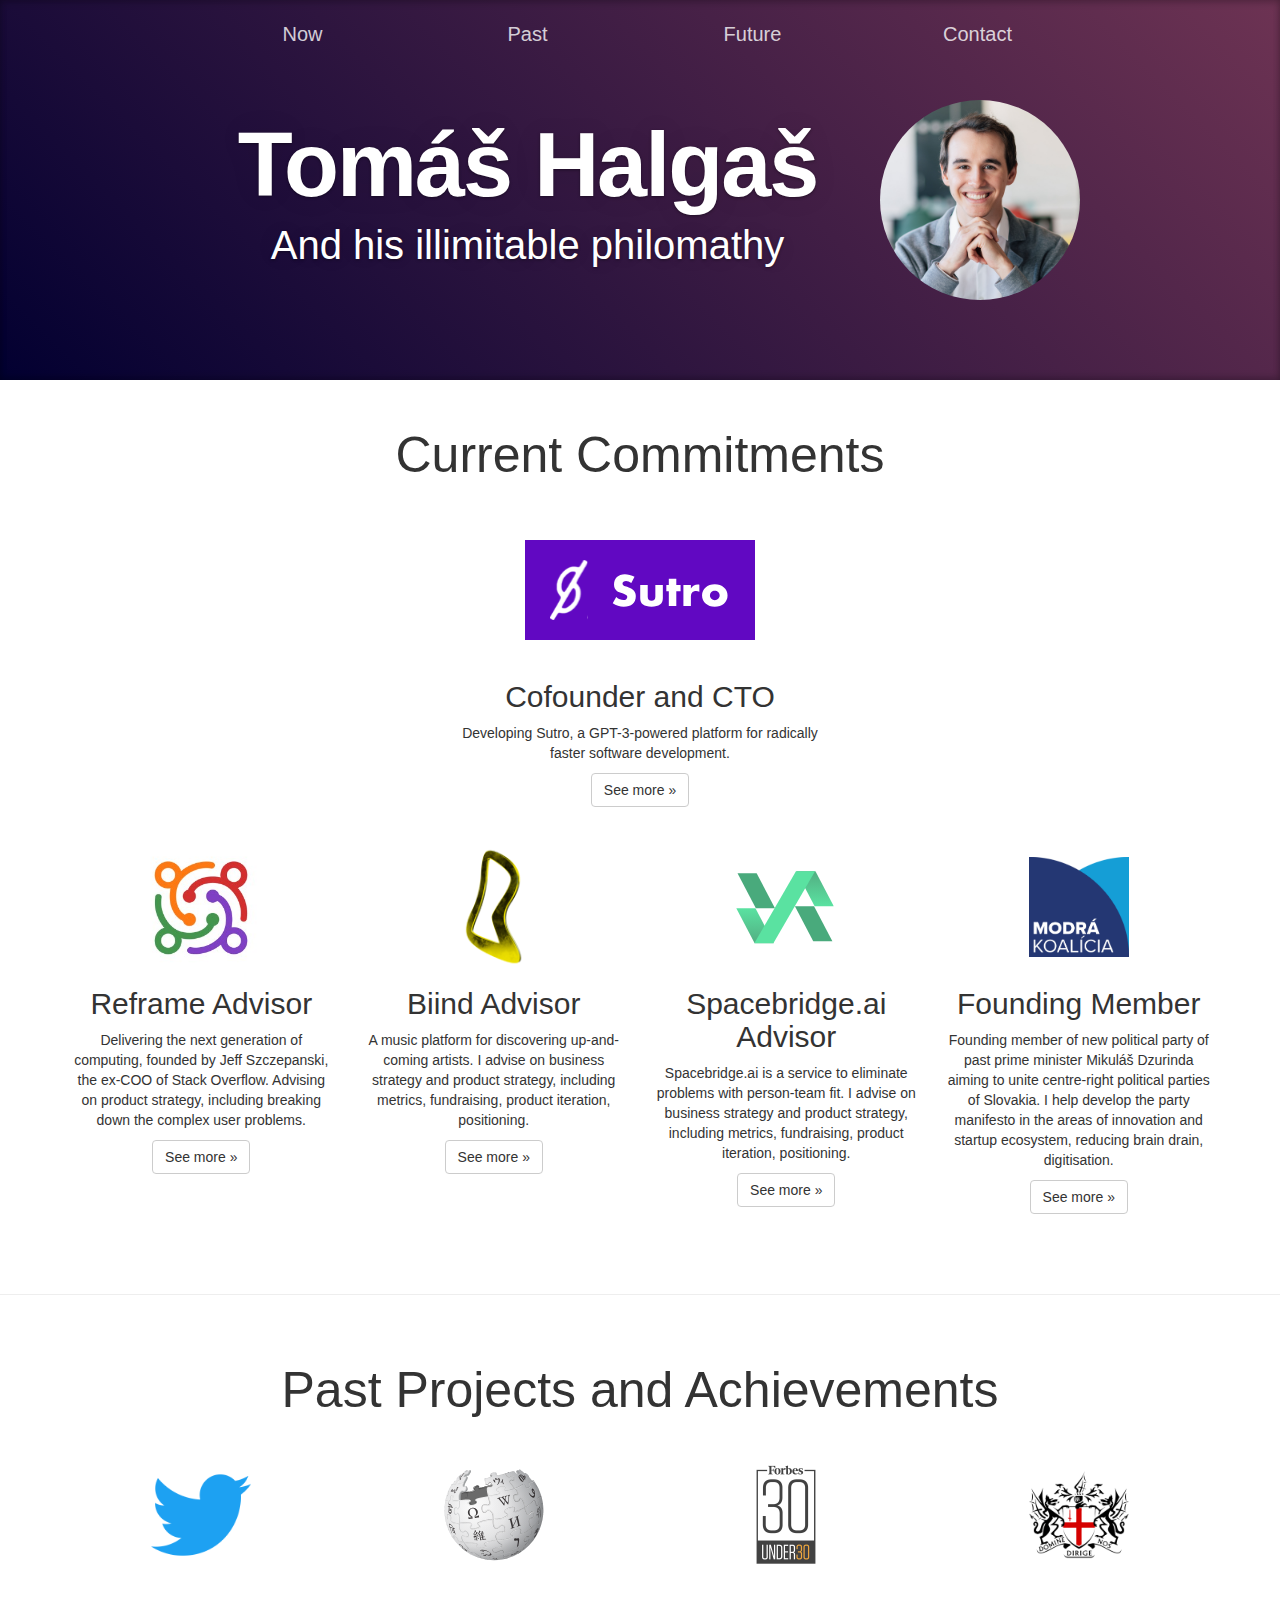
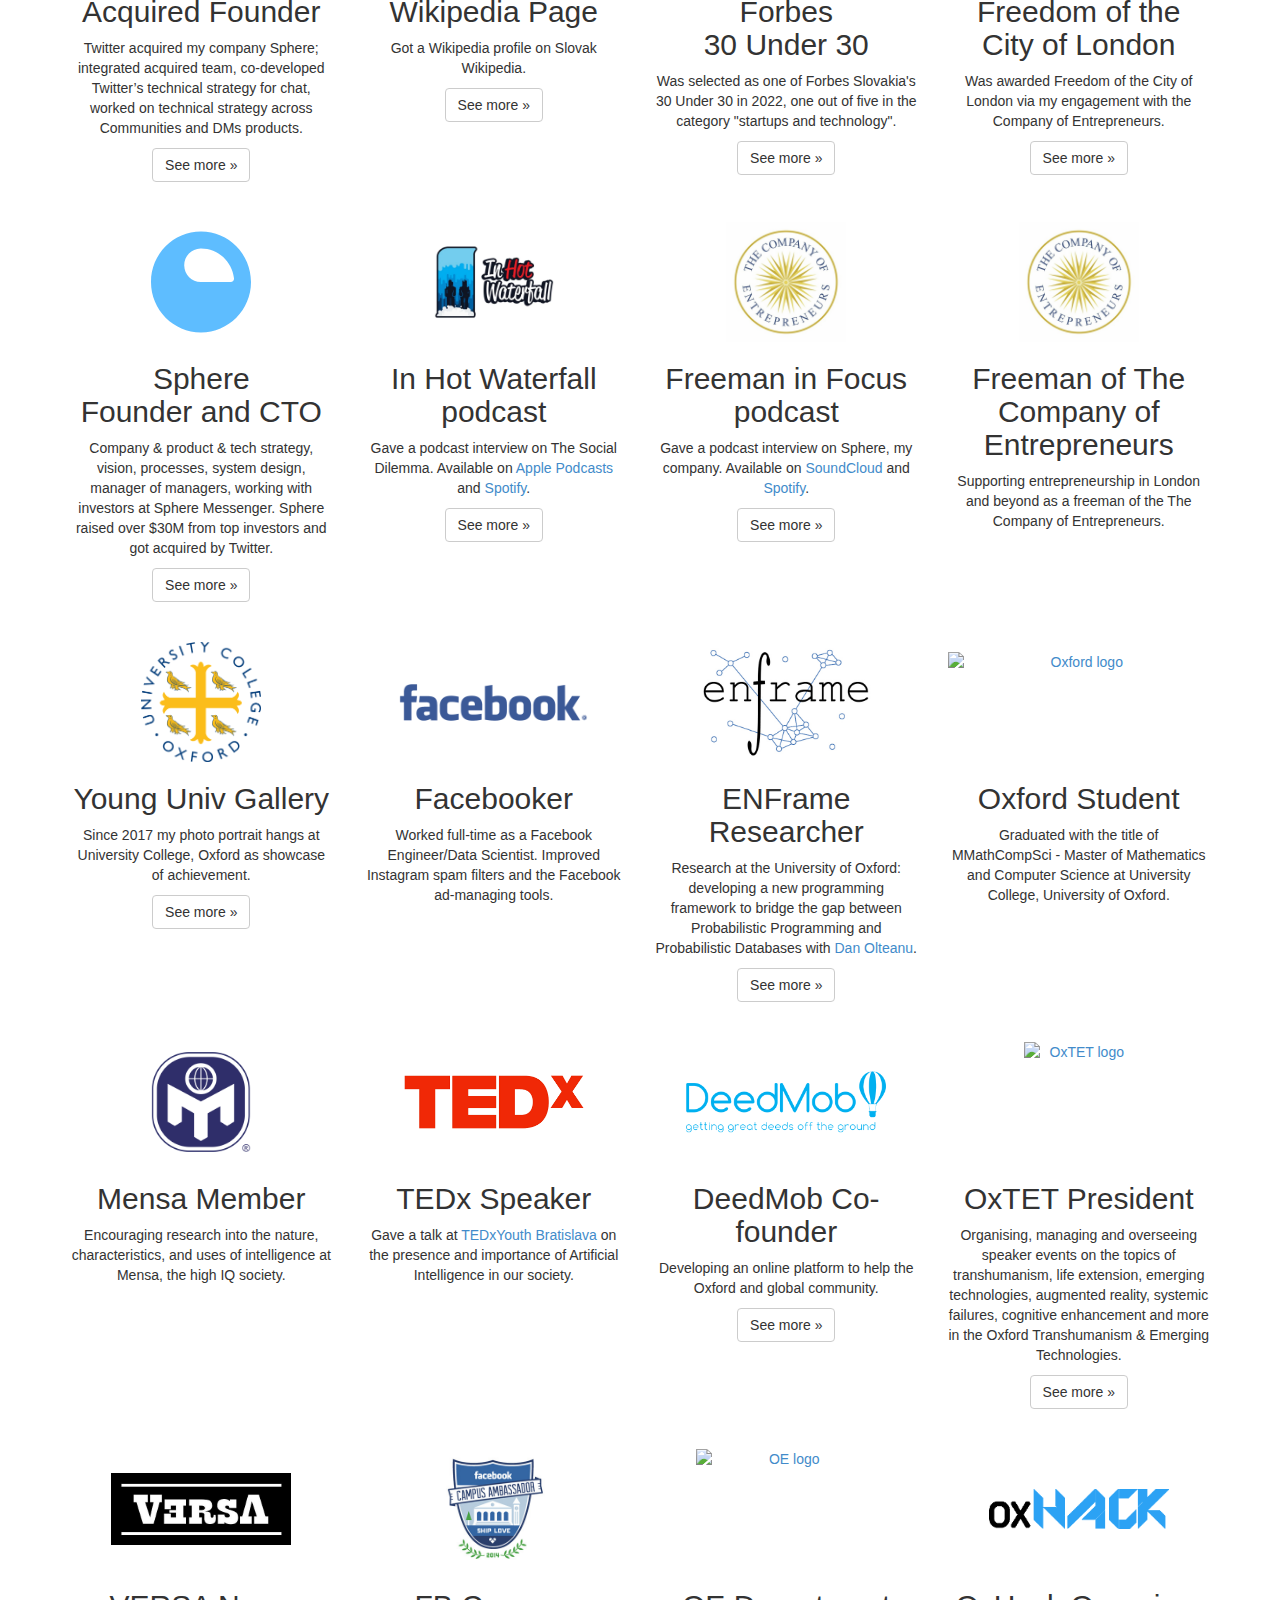
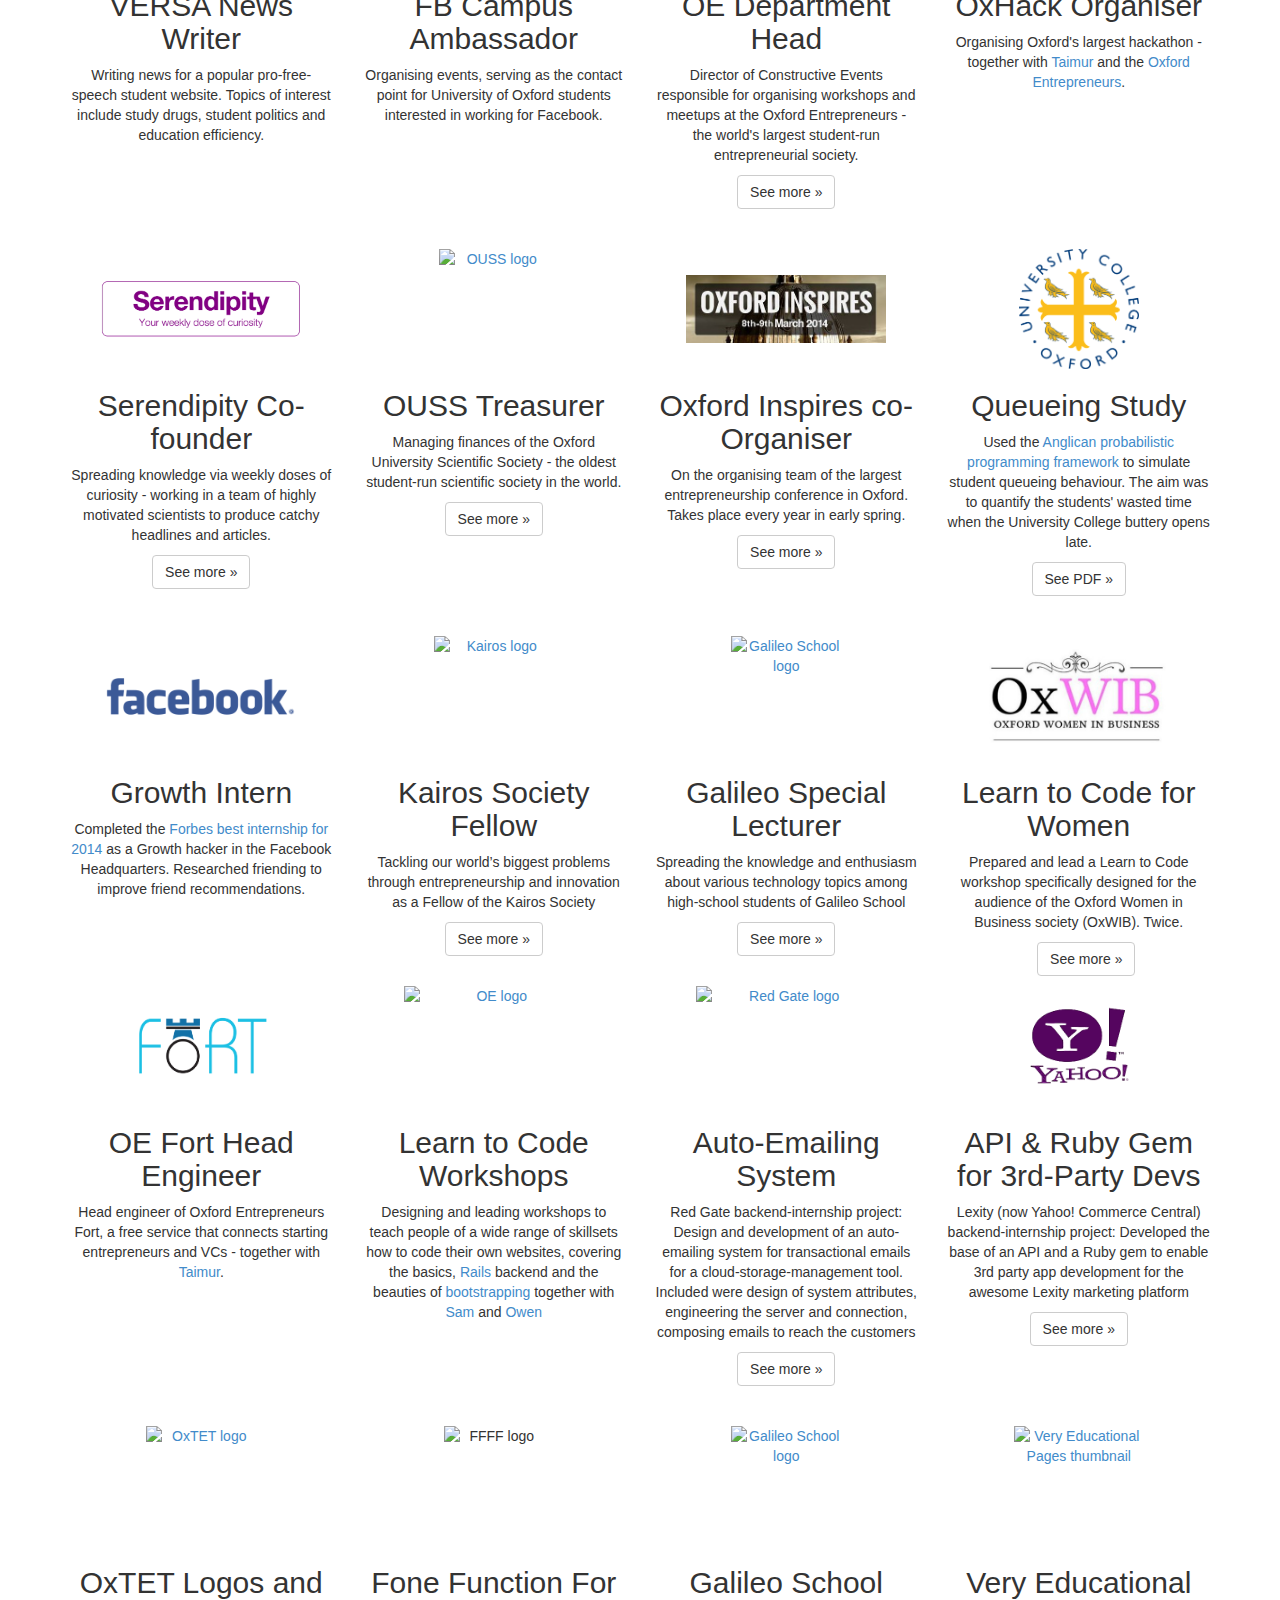
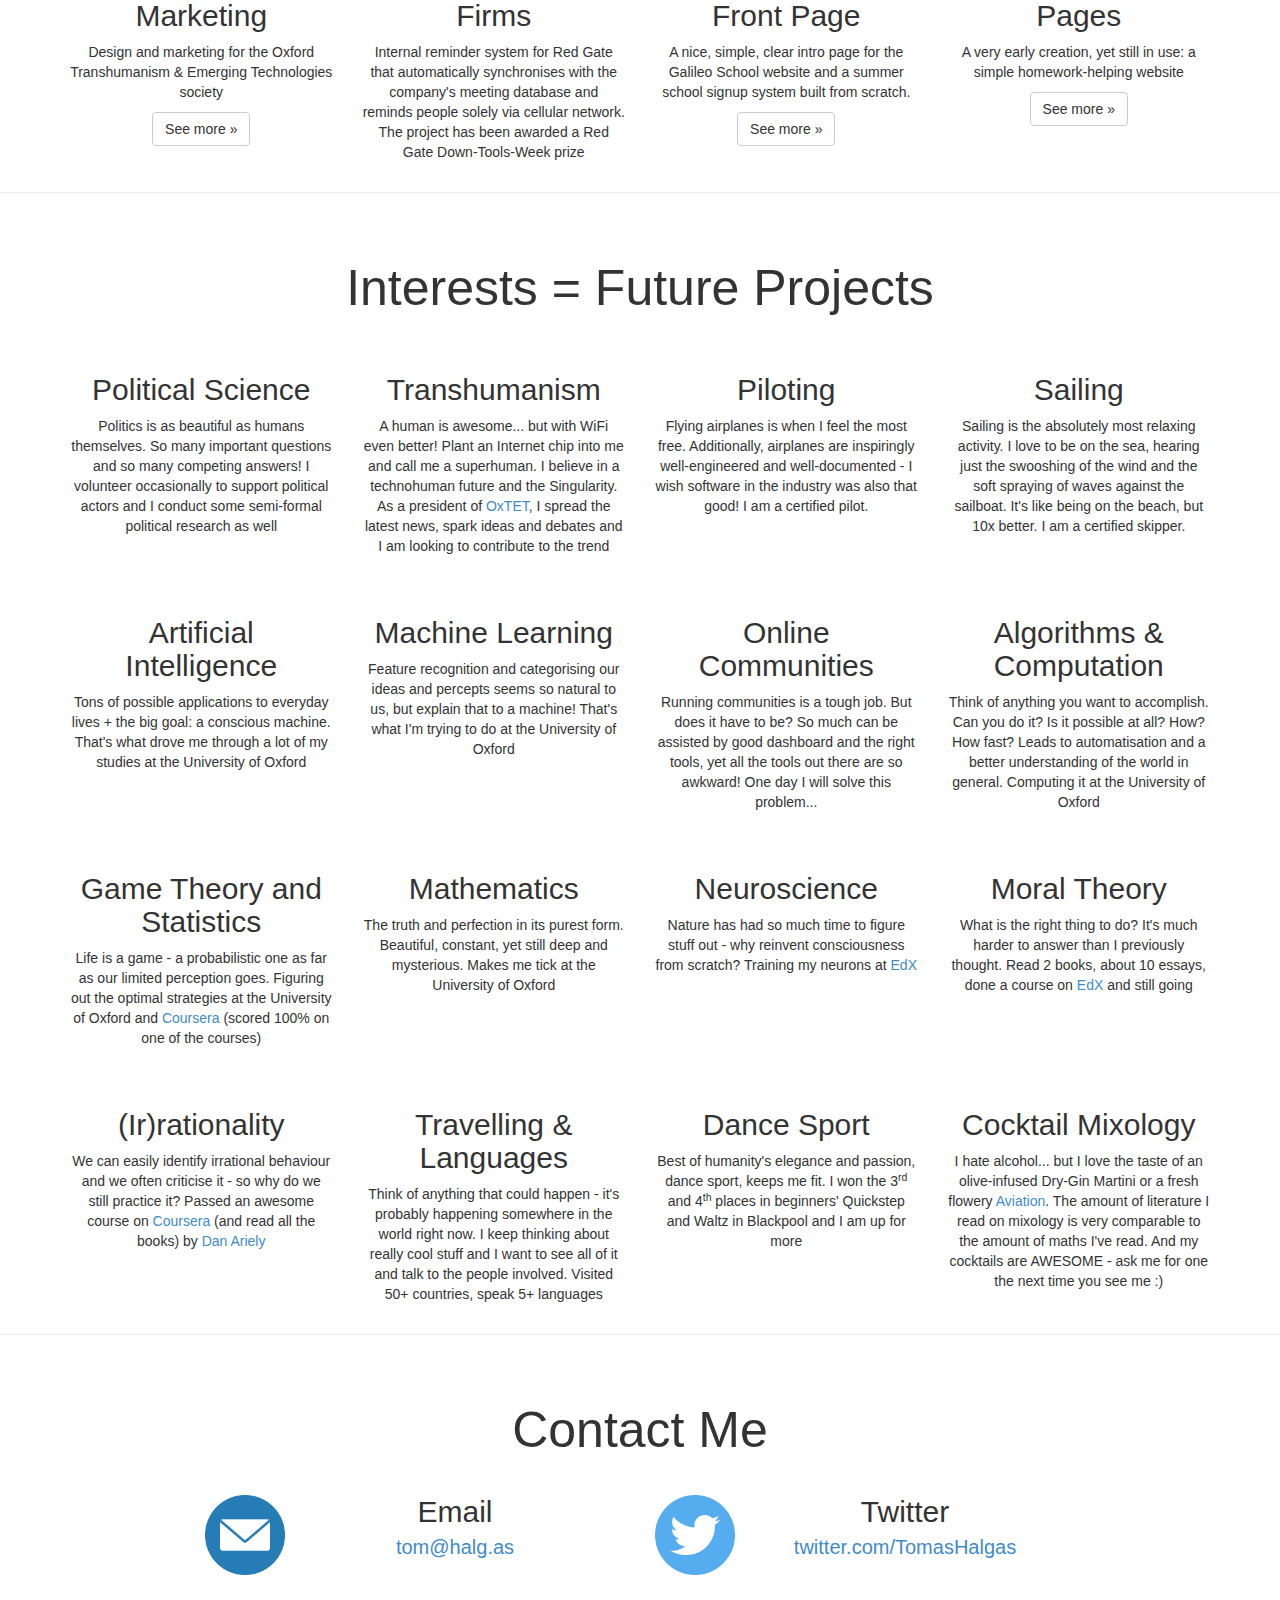
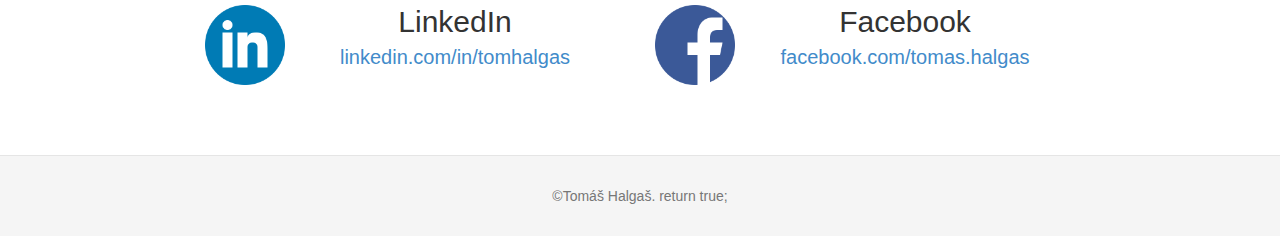
==== index.html @ 889ebccd "Switched Sutro to being cofounder and CTO" ====
<!DOCTYPE html>
<html lang="en">
  <head>
    <meta charset="utf-8">
    <title>Tomáš Halgaš</title>
    <meta name="viewport" content="width=device-width, initial-scale=1.0">
    <meta name="description" content="The personal page of Tomáš Halgaš">
    <meta name="author" content="Tomáš Halgaš">
    <link rel="icon" type="image/png" href="favicon.ico">

    <!-- Le styles -->
    <link href="css/bootstrap.min.css" rel="stylesheet">
    <link href="css/style.css" rel="stylesheet">

    <!-- Le javascript -->
    <script src="js/jquery-1.11.0.min.js"></script>
    <script src="js/bootstrap.min.js"></script>

    <!-- HTML5 shim and Respond.js IE8 support of HTML5 elements and media queries -->
    <!--[if lt IE 9]>
      <script src="https://oss.maxcdn.com/libs/html5shiv/3.7.0/html5shiv.js"></script>
      <script src="https://oss.maxcdn.com/libs/respond.js/1.3.0/respond.min.js"></script>
    <![endif]-->

    <!-- Analytics -->
    <script async src="https://www.googletagmanager.com/gtag/js?id=UA-47541900-1"></script>
    <script>
      window.dataLayer = window.dataLayer || [];
      function gtag(){dataLayer.push(arguments);}
      gtag('js', new Date());
      gtag('config', 'UA-47541900-1');
    </script>
  </head>

  <body>
    <div style="z-index:10;width:100%;position:absolute">
      <div style="width:100%;height:20px"></div>
      <div class="container text-center" style="max-width:900px">
        <div class="row">
          <div class="col-xs-3">
            <a class="navbar-link" href="#now">Now</a>
          </div>
          <div class="col-xs-3">
            <a class="navbar-link" href="#past">Past</a>
          </div>
          <div class="col-xs-3">
            <a class="navbar-link" href="#future">Future</a>
          </div>
          <div class="col-xs-3">
            <a class="navbar-link" href="#contact">Contact</a>
          </div>
        </div>
      </div>
    </div>

    <div class="jumbotron masthead">
      <div style="width:100%;height:30px"></div>
      <div class="container" style="max-width:900px;">
        <div class="row">
          <div class="col-md-9">
            <h1>Tomáš Halgaš</h1>
            <p>And his illimitable philomathy</p>
          </div>
          <div class="col-md-3">
            <img src="img/TomasHalgas-sphereprofile.jpeg" class="img-circle" style="width:200px;" alt="" />
          </div>
        </div>
      </div>
    </div>

    <script>
      //scrolling actions of the navbar buttons
      $('.navbar-link').click(function(e) {
        e.preventDefault();
        var scrollto = $(this).attr('href');
        $('html, body').animate({
          scrollTop: $(scrollto).offset().top
        }, 1500);
      });
    </script>

    <div id="now" class="container text-center">
      
      <div style="width:100%;height:30px"></div>
      <h1>Current Commitments</h1>
      <div style="width:100%;height:30px"></div>

      <div class="row">
        <div class="col-md-4 col-md-offset-4">
          <div class="img-div-4">
            <a href="https://sutro.xyz/" target="_blank">
              <div style="width: 230px; height: 100px; background-color: rgb(97,8,194);">
                <img alt="Sutro logo" style="width: 180px;" src="img/sutro.svg"/>
              </div>
            </a>
          </div>
          <h2>Cofounder and CTO</h2>
          <p>Developing Sutro, a GPT-3-powered platform for radically faster software development.</p>
          <p><a class="btn btn-default" href="https://sutro.xyz/" role="button" target="_blank">See more »</a></p>
        </div>
      </div>

      <div style="width:100%;height:30px"></div>
      <div class="row">
        <div class="col-md-3">
          <div class="img-div-3">
            <a href="https://www.reframetech.com/" target="_blank">
              <img alt="Reframe logo" style="width: 120px;" src="img/reframe.jpg"/>
            </a>
          </div>
          <h2>Reframe Advisor</h2>
          <p>Delivering the next generation of computing, founded by Jeff Szczepanski, the ex-COO of Stack Overflow. Advising on product strategy, including breaking down the complex user problems.</p>
          <p><a class="btn btn-default" href="https://www.reframetech.com/" role="button" target="_blank">See more »</a></p>
        </div>

        <div class="col-md-3">
          <div class="img-div-3">
            <a href="https://www.biindmusic.com/" target="_blank">
              <img alt="Biind logo" style="width: 100px;" src="img/biind.png"/>
            </a>
          </div>
          <h2>Biind Advisor</h2>
          <p>A music platform for discovering up-and-coming artists. I advise on business strategy and product strategy, including metrics, fundraising, product iteration, positioning.</p>
          <p><a class="btn btn-default" href="https://www.biindmusic.com/" role="button" target="_blank">See more »</a></p>
        </div>

        <div class="col-md-3">
          <div class="img-div-3">
            <a href="https://www.spacebridge.ai/" target="_blank">
              <img alt="Spacebridge logo" style="width: 100px;" src="img/spacebridge.svg"/>
            </a>
          </div>
          <h2>Spacebridge.ai Advisor</h2>
          <p>Spacebridge.ai is a service to eliminate problems with person-team fit. I advise on business strategy and product strategy, including metrics, fundraising, product iteration, positioning.</p>
          <p><a class="btn btn-default" href="https://www.spacebridge.ai/" role="button" target="_blank">See more »</a></p>
        </div>

        <div class="col-md-3">
          <div class="img-div-3">
            <a href="https://www.modrakoalicia.sk/" target="_blank">
              <img alt="Spacebridge logo" style="width: 100px;" src="img/modrakoalicia.png"/>
            </a>
          </div>
          <h2>Founding Member</h2>
          <p>Founding member of new political party of past prime minister Mikuláš Dzurinda aiming to unite centre-right political parties of Slovakia. I help develop the party manifesto in the areas of innovation and startup ecosystem, reducing brain drain, digitisation.</p>
          <p><a class="btn btn-default" href="https://www.modrakoalicia.sk/" role="button" target="_blank">See more »</a></p>
        </div>
      </div>

      <div style="width:100%;height:50px"></div>
    </div>

    <hr>

    <div id="past" class="container text-center">
      
      <div style="width:100%;height:30px"></div>
      <h1>Past Projects and Achievements</h1>
      <div style="width:100%;height:30px"></div>

      <div class="row">
        <div class="col-md-3">
          <div class="img-div-3">
            <a href="https://twitter.com/TomasHalgas" target="_blank">
              <img alt="Twitter logo" style="width: 100px;" src="img/twitter.png"/>
            </a>
          </div>
          <h2>Acquired Founder</h2>
          <p>Twitter acquired my company Sphere; integrated acquired team, co-developed Twitter’s technical strategy for chat, worked on technical strategy across Communities and DMs products.</p>
          <p><a class="btn btn-default" href="https://blog.sphere.me/sphere-has-joined-twitter-e7127cfe0467" role="button" target="_blank">See more »</a></p>
        </div>

        <div class="col-md-3">
          <div class="img-div-3">
            <a href="https://sk.wikipedia.org/wiki/Tom%C3%A1%C5%A1_Halga%C5%A1" target="_blank">
              <img alt="Wikipedia logo" style="width: 100px;" src="img/wikipedia.svg"/>
            </a>
          </div>
          <h2>Wikipedia Page</h2>
          <p>Got a Wikipedia profile on Slovak Wikipedia.</p>
          <p><a class="btn btn-default" href="https://sk.wikipedia.org/wiki/Tom%C3%A1%C5%A1_Halga%C5%A1" role="button" target="_blank">See more »</a></p>
        </div>

        <div class="col-md-3">
          <div class="img-div-3">
            <a href="https://www.forbes.sk/30pod30-rocnik-2022/" target="_blank">
              <img alt="Forbes 30 Under 30 logo" style="width: 100px;" src="img/forbes30under30.jpg"/>
            </a>
          </div>
          <h2>Forbes<br>30 Under 30</h2>
          <p>Was selected as one of Forbes Slovakia's 30 Under 30 in 2022, one out of five in the category "startups and technology".</p>
          <p><a class="btn btn-default" href="https://www.forbes.sk/30pod30-rocnik-2022/6-tom%C3%A1s-halgas" role="button" target="_blank">See more »</a></p>
        </div>

        <div class="col-md-3">
          <div class="img-div-3">
            <a href="https://www.cityoflondon.gov.uk/about-us/law-historic-governance/freedom-of-the-city" target="_blank">
              <img alt="City of London logo" style="width: 100px;" src="img/cityoflondon.png"/>
            </a>
          </div>
          <h2>Freedom of the City of London</h2>
          <p>Was awarded Freedom of the City of London via my engagement with the Company of Entrepreneurs.</p>
          <p><a class="btn btn-default" href="https://www.cityoflondon.gov.uk/about-us/law-historic-governance/freedom-of-the-city" role="button" target="_blank">See more »</a></p>
        </div>
      </div>

      <div style="width:100%;height:30px"></div>
      <div class="row">
        <div class="col-md-3">
          <div class="img-div-3">
            <a href="https://www.sphere.me/" target="_blank">
              <img alt="Sphere logo" style="width: 100px;" src="img/sphere.svg"/>
            </a>
          </div>
          <h2>Sphere<br>Founder and CTO</h2>
          <p>Company & product & tech strategy, vision, processes, system design, manager of managers, working with investors at Sphere Messenger. Sphere raised over $30M from top investors and got acquired by Twitter.</p>
          <p><a class="btn btn-default" href="https://www.sphere.me/" role="button" target="_blank">See more »</a></p>
        </div>

        <div class="col-md-3">
          <div class="img-div-3">
            <a href="https://podcasts.apple.com/us/podcast/ihw-2-are-tech-companies-killing-consumers-w-tomas-halgas/id1542592396?i=1000501550421" target="_blank">
              <img alt="In Hot Waterfall logo" style="width: 120px;" src="img/inhotwaterfall.webp"/>
            </a>
          </div>
          <h2>In Hot Waterfall podcast</h2>
          <p>Gave a podcast interview on The Social Dilemma. Available on <a href="https://podcasts.apple.com/us/podcast/ihw-2-are-tech-companies-killing-consumers-w-tomas-halgas/id1542592396?i=1000501550421" target="_blank">Apple Podcasts</a> and <a href="https://open.spotify.com/episode/7HhLQZRTw7gGsweF3PxDZf?si=RndTSvw_Q5OIZF76zoZH5A&dl_branch=1" target="_blank">Spotify</a>.</p>
          <p><a class="btn btn-default" href="https://podcasts.apple.com/us/podcast/ihw-2-are-tech-companies-killing-consumers-w-tomas-halgas/id1542592396?i=1000501550421" role="button" target="_blank">See more »</a></p>
        </div>

        <div class="col-md-3">
          <div class="img-div-3">
            <a href="https://soundcloud.com/company_entrepreneurs/freeman-in-focus-tomas-halgas-founder-of-new-community-platform-sphere" target="_blank">
              <img alt="Company of Entrepreneurs logo" style="width: 120px;" src="img/companyofentrepreneurs.jpeg"/>
            </a>
          </div>
          <h2>Freeman in Focus podcast</h2>
          <p>Gave a podcast interview on Sphere, my company. Available on <a href="https://soundcloud.com/company_entrepreneurs/freeman-in-focus-tomas-halgas-founder-of-new-community-platform-sphere" target="_blank">SoundCloud</a> and <a href="https://open.spotify.com/episode/6StXPneGBSCuYDxdteq5M4?si=8V4yNngQSl6XKgn2EfUsHQ&dl_branch=1" target="_blank">Spotify</a>.</p>
          <p><a class="btn btn-default" href="https://soundcloud.com/company_entrepreneurs/freeman-in-focus-tomas-halgas-founder-of-new-community-platform-sphere" role="button" target="_blank">See more »</a></p>
        </div>

        <div class="col-md-3">
          <div class="img-div-3">
            <a href="https://guildofentrepreneurs.org/" target="_blank">
              <img alt="Company of Entrepreneurs logo" style="width: 120px;" src="img/companyofentrepreneurs.jpeg"/>
            </a>
          </div>
          <h2>Freeman of The Company of Entrepreneurs</h2>
          <p>Supporting entrepreneurship in London and beyond as a freeman of the The Company of Entrepreneurs.</p>
        </div>

      </div>

      <div style="width:100%;height:30px"></div>
      <div class="row">
        <div class="col-md-3">
          <div class="img-div-3">
            <a href="http://youngunivgallery.univ.ox.ac.uk/tomas-halgas/" target="_blank">
              <img alt="Univ logo" style="width: 120px;" src="img/univ.png"/>
            </a>
          </div>
          <h2>Young Univ Gallery</h2>
          <p>Since 2017 my photo portrait hangs at University College, Oxford as showcase of achievement.</p>
          <p><a class="btn btn-default" href="http://youngunivgallery.univ.ox.ac.uk/tomas-halgas/" role="button" target="_blank">See more »</a></p>
        </div>
        <div class="col-md-3">
          <div class="img-div-3">
            <a href="http://www.facebook.com/" target="_blank">
              <img alt="Facebook logo" style="width: 200px;" src="img/facebook.png"/>
            </a>
          </div>
          <h2>Facebooker</h2>
          <p>Worked full-time as a Facebook Engineer/Data Scientist. Improved Instagram spam filters and the Facebook ad-managing tools.</p>
        </div>

        <div class="col-md-3">
          <div class="img-div-3">
            <a href="http://www.cs.ox.ac.uk/projects/ENFRame/" target="_blank">
              <img alt="ENFrame logo" style="width: 180px;" src="img/enframe.jpg"/>
            </a>
          </div>
          <h2>ENFrame Researcher</h2>
          <p>Research at the University of Oxford: developing a new programming framework to bridge the gap between Probabilistic Programming and Probabilistic Databases with <a href="http://www.cs.ox.ac.uk/dan.olteanu/" target="_blank">Dan Olteanu</a>.</p>
          <p><a class="btn btn-default" href="http://www.cs.ox.ac.uk/projects/ENFRame/" role="button" target="_blank">See more »</a></p>
        </div>

        <div class="col-md-3">
          <div class="img-div-3">
            <a href="http://www.ox.ac.uk/" target="_blank">
              <img alt="Oxford logo" style="height: 100px;" src="img/oxford-logo.jpg"/>
            </a>
          </div>
          <h2>Oxford Student</h2>
          <p>Graduated with the title of MMathCompSci - Master of Mathematics and Computer Science at University College, University of Oxford.</p>
        </div>        
      </div>

      <div style="width:100%;height:30px"></div>
      <div class="row">

        <div class="col-md-3">
          <div class="img-div-3">
            <a href="http://www.mensa.org.uk/" target="_blank">
              <img alt="Mensa logo" style="width: 100px;" src="img/mensa.png"/>
            </a>
          </div>
          <h2>Mensa Member</h2>
          <p>Encouraging research into the nature, characteristics, and uses of intelligence at Mensa, the high IQ society.</p>
        </div>
        <div class="col-md-3">
          <div class="img-div-3">
            <!-- event: https://www.facebook.com/events/175983999477894/ -->
            <!-- web: http://youth.tedxbratislava.sk/ -->
            <a href="http://youth.tedxbratislava.sk/" target="_blank">
              <img alt="TEDx logo" style="width: 180px;" src="img/tedx.png"/>
            </a>
          </div>
          <h2>TEDx Speaker</h2>
          <p>Gave a talk at <a href="http://youth.tedxbratislava.sk/" target="_blank">TEDxYouth Bratislava</a> on the presence and importance of Artificial Intelligence in our society.</p>
        </div>

        <div class="col-md-3">
          <div class="img-div-3">
            <a href="https://www.deedmob.com/" target="_blank">
              <img alt="DeedMob logo" style="width: 200px" src="img/deedmob.png"/>
            </a>
          </div>
          <h2>DeedMob Co-founder</h2>
          <p>Developing an online platform to help the Oxford and global community.</p>
          <p><a class="btn btn-default" href="https://www.deedmob.com/" role="button" target="_blank">See more »</a></p>
        </div>

        <div class="col-md-3">
          <div class="img-div-3">
            <a href="http://oxtet.org/" target="_blank">
              <img alt="OxTET logo" style="width: 110px" src="img/oxtet-eye.png"/>
            </a>
          </div>
          <h2>OxTET President</h2>
          <p>Organising, managing and overseeing speaker events on the topics of transhumanism, life extension, emerging technologies, augmented reality, systemic failures, cognitive enhancement and more in the Oxford Transhumanism & Emerging Technologies.</p>
          <p><a class="btn btn-default" href="http://oxtet.org/" role="button" target="_blank">See more »</a></p>
        </div>
      </div>

      <div style="width:100%;height:30px"></div>
      <div class="row">

        <div class="col-md-3">
          <div class="img-div-3">
            <a href="http://versanews.co.uk/" target="_blank">
              <img alt="VERSA logo" style="width: 180px;" src="img/versa.jpg"/>
            </a>
          </div>
          <h2>VERSA News Writer</h2>
          <p>Writing news for a popular pro-free-speech student website. Topics of interest include study drugs, student politics and education efficiency.</p>
        </div>
        <div class="col-md-3">
          <div class="img-div-3">
            <a href="http://www.facebook.com/" target="_blank">
              <img alt="Facebook CA logo" style="width: 110px;" src="img/facebook_campus_ambassador.jpg"/>
            </a>
          </div>
          <h2>FB Campus Ambassador</h2>
          <p>Organising events, serving as the contact point for University of Oxford students interested in working for Facebook.</p>
        </div>

        <div class="col-md-3">
          <div class="img-div-3">
            <a href="http://www.oxfordentrepreneurs.co.uk/" target="_blank">
              <img alt="OE logo" style="width: 180px;" src="img/oe-white.png"/>
            </a>
          </div>
          <h2>OE Department Head</h2>
          <p>Director of Constructive Events responsible for organising workshops and meetups at the Oxford Entrepreneurs - the world's largest student-run entrepreneurial society.</p>
          <p><a class="btn btn-default" href="http://www.oxfordentrepreneurs.co.uk/" role="button" target="_blank">See more »</a></p>
        </div>

        <div class="col-md-3">
          <div class="img-div-3">
            <img alt="OxHack logo" style="width: 180px;" src="img/oxhack.png"/>
          </div>
          <h2>OxHack Organiser</h2>
          <p>Organising Oxford's largest hackathon - together with <a href="https://twitter.com/taimurabdaal" target="_blank">Taimur</a> and the <a href="http://www.oxfordentrepreneurs.co.uk/" target="_blank">Oxford Entrepreneurs</a>.</p>
        </div>
      </div>

      <div style="width:100%;height:30px"></div>
      <div class="row">
        <div class="col-md-3">
          <div class="img-div-3">
            <a href="http://oxserendipity.com/" target="_blank">
              <img alt="Serendipity logo" style="width: 200px;" src="img/serendipity.png"/>
            </a>
          </div>
          <h2>Serendipity Co-founder</h2>
          <p> Spreading knowledge via weekly doses of curiosity - working in a team of highly motivated scientists to produce catchy headlines and articles.</p>
          <p><a class="btn btn-default" href="http://oxserendipity.com/" role="button" target="_blank">See more »</a></p>
        </div>
        <div class="col-md-3">
          <div class="img-div-3">
            <a href="https://ouscisoc.org/" target="_blank">
              <img alt="OUSS logo" style="width: 110px;" src="img/ouss.png"/>
            </a>
          </div>
          <h2>OUSS Treasurer</h2>
          <p>Managing finances of the Oxford University Scientific Society - the oldest student-run scientific society in the world.</p>
          <p><a class="btn btn-default" href="https://ouscisoc.org/committee-old/committee-archive/" role="button" target="_blank">See more »</a></p>
        </div>

        <div class="col-md-3">
          <div class="img-div-3">
            <a href="http://oxfordinspires.com/" target="_blank">
              <img alt="Oxford Inspires logo" style="width: 200px;" src="img/oxfordinspires-logo.jpg"/>
            </a>
          </div>
          <h2>Oxford Inspires co-Organiser</h2>
          <p>On the organising team of the largest entrepreneurship conference in Oxford. Takes place every year in early spring.</p>
          <p><a class="btn btn-default" href="http://oxfordinspires.com/" role="button" target="_blank">See more »</a></p>
        </div>

        <div class="col-md-3">
          <div class="img-div-3">
            <a href="Buttery_study.pdf" target="_blank">
              <img alt="Univ logo" style="width: 120px;" src="img/univ.png"/>
            </a>
          </div>
          <h2>Queueing Study</h2>
          <p>Used the <a href="http://www.robots.ox.ac.uk/~fwood/anglican/">Anglican probabilistic programming framework</a> to simulate student queueing behaviour. The aim was to quantify the students' wasted time when the University College buttery opens late.</p>
          <p><a class="btn btn-default" href="Buttery_study.pdf" role="button" target="_blank">See PDF »</a></p>
        </div>
      </div>

      <div style="width:100%;height:30px"></div>
      <div class="row">

        <div class="col-md-3">
          <div class="img-div-3">
            <a href="http://www.facebook.com/" target="_blank">
              <img alt="Facebook logo" style="width: 200px;" src="img/facebook.png"/>
            </a>
          </div>
          <h2>Growth Intern</h2>
          <p>Completed the <a href="http://www.forbes.com/sites/jacquelynsmith/2014/02/13/the-best-internships-for-2014/">Forbes best internship for 2014</a> as a Growth hacker in the Facebook Headquarters. Researched friending to improve friend recommendations.</p>
        </div>
        <div class="col-md-3">
          <div class="img-div-3">
            <a href="http://www.kairossociety.org/" target="_blank">
              <img alt="Kairos logo" style="width: 120px;" src="img/kairos.png"/>
            </a>
          </div>
          <h2>Kairos Society Fellow</h2>
          <p>Tackling our world’s biggest problems through entrepreneurship and innovation as a Fellow of the Kairos Society</p>
          <p><a class="btn btn-default" href="http://www.kairossociety.org/" role="button" target="_blank">See more »</a></p>
        </div>

        <div class="col-md-3">
          <div class="img-div-3">
            <a href="http://www.galileoschool.sk/" target="_blank">
              <img alt="Galileo School logo" style="width: 110px;" src="img/galileoschool-globe.png"/>
            </a>
          </div>
          <h2>Galileo Special Lecturer</h2>
          <p>Spreading the knowledge and enthusiasm about various technology topics among high-school students of Galileo School</p>
          <p><a class="btn btn-default" href="http://www.galileoschool.sk/" role="button" target="_blank">See more »</a></p>
        </div>

        <div class="col-md-3">
          <div class="img-div-3">
            <a href="http://www.oxwib.com/" target="_blank">
              <img alt="OxWIB logo" style="width: 180px;" src="img/oxwib.jpeg"/>
            </a>
          </div>
          <h2>Learn to Code for Women</h2>
          <p>Prepared and lead a Learn to Code workshop specifically designed for the audience of the Oxford Women in Business society (OxWIB). Twice.</p>
      </div>

      <div style="width:100%;height:30px"></div>
      <div class="row">
          <p><a class="btn btn-default" href="http://www.oxwib.com/" role="button" target="_blank">See more »</a></p>
        </div>

        <div class="col-md-3">
          <div class="img-div-3">
            <img alt="OE Fort logo" style="width: 160px;" src="img/oe-fort.png"/>
          </div>
          <h2>OE Fort Head Engineer</h2>
          <p>Head engineer of Oxford Entrepreneurs Fort, a free service that connects starting entrepreneurs and VCs - together with <a href="https://twitter.com/taimurabdaal">Taimur</a>.</p>
        </div>

        <div class="col-md-3">
          <div class="img-div-3">
            <a href="http://www.oxfordentrepreneurs.co.uk/" target="_blank">
              <img alt="OE logo" style="width: 180px;" src="img/oe-white.png"/>
            </a>
          </div>
          <h2>Learn to Code Workshops</h2>
          <p>Designing and leading workshops to teach people of a wide range of skillsets how to code their own websites, covering the basics, <a href="http://rubyonrails.org/">Rails</a> backend and the beauties of <a href="http://getbootstrap.com">bootstrapping</a> together with <a href="http://samlanning.com/">Sam</a> and <a href="http://www.owencampbellmoore.com/">Owen</a></p>
        </div>

        <div class="col-md-3">
          <div class="img-div-3">
            <a href="http://www.red-gate.com/" target="_blank">
              <img alt="Red Gate logo" style="width: 180px" src="img/red-gate-logo.png"/>
            </a>
          </div>
          <h2>Auto-Emailing System</h2>
          <p>Red Gate backend-internship project: Design and development of an auto-emailing system for transactional emails for a cloud-storage-management tool. Included were design of system attributes, engineering the server and connection, composing emails to reach the customers</p>
          <p><a class="btn btn-default" href="http://www.red-gate.com/" role="button" target="_blank">See more »</a></p>
        </div>

        <div class="col-md-3">
          <div class="img-div-3">
            <a href="http://www.lexity.com/" target="_blank">
              <img alt="Lexity logo" style="width: 100px" src="img/yahoo-logo.png"/>
            </a>
          </div>
          <h2>API & Ruby Gem for 3rd-Party Devs</h2>
          <p>Lexity (now Yahoo! Commerce Central) backend-internship project: Developed the base of an API and a Ruby gem to enable 3rd party app development for the awesome Lexity marketing platform</p>
          <p><a class="btn btn-default" href="http://www.lexity.com/" role="button" target="_blank">See more »</a></p>
        </div>
      </div>

      <div style="width:100%;height:30px"></div>
      <div class="row">
        <div class="col-md-3">
          <div class="img-div-3">
            <a href="http://oxtet.org/" target="_blank">
              <img alt="OxTET logo" style="width: 110px" src="img/oxtet-eye.png"/>
            </a>
          </div>
          <h2>OxTET Logos and Marketing</h2>
          <p>Design and marketing for the Oxford Transhumanism & Emerging Technologies society</p>
          <p><a class="btn btn-default" href="http://oxtet.org/" role="button" target="_blank">See more »</a></p>
        </div>

        <div class="col-md-3">
          <div class="img-div-3">
            <img alt="FFFF logo" style="width: 100px" src="img/FFFF.png"/>
          </div>
          <h2>Fone Function For Firms</h2>
          <p>Internal reminder system for Red Gate that automatically synchronises with the company's meeting database and reminds people solely via cellular network. The project has been awarded a Red Gate Down-Tools-Week prize</p>
        </div>

        <div class="col-md-3">
          <div class="img-div-3">
            <a href="http://www.galileoschool.sk/" target="_blank">
              <img alt="Galileo School logo" style="width: 110px;" src="img/galileoschool-globe.png"/>
            </a>
          </div>
          <h2>Galileo School Front Page</h2>
          <p>A nice, simple, clear intro page for the Galileo School website and a summer school signup system built from scratch.</p>
          <p><a class="btn btn-default" href="http://www.galileoschool.sk/" role="button" target="_blank">See more »</a></p>
        </div>

        <div class="col-md-3">
          <div class="img-div-3">
            <a href="http://ict.galileoschool.sk/" target="_blank">
              <img alt="Very Educational Pages thumbnail" style="width: 130px;" src="img/VeryEducationalPages.png"/>
            </a>
          </div>
          <h2>Very Educational Pages</h2>
          <p>A very early creation, yet still in use: a simple homework-helping website</p>
          <p><a class="btn btn-default" href="http://ict.galileoschool.sk/" role="button" target="_blank">See more »</a></p>
        </div>
      </div>
    </div>

    <hr>

    <div id="future" class="container text-center">
      
      <div style="width:100%;height:30px"></div>
      <h1>Interests = Future Projects</h1>
      <div style="width:100%;height:30px"></div>
      <div class="row">
        <div class="col-md-3">
          <h2>Political Science</h2>
          <p>Politics is as beautiful as humans themselves. So many important questions and so many competing answers! I volunteer occasionally to support political actors and I conduct some semi-formal political research as well</p>
        </div>

        <div class="col-md-3">
          <h2>Transhumanism</h2>
          <p>A human is awesome... but with WiFi even better! Plant an Internet chip into me and call me a superhuman. I believe in a technohuman future and the Singularity. As a president of <a href="http://oxtet.org">OxTET</a>, I spread the latest news, spark ideas and debates and I am looking to contribute to the trend</p>
        </div>

        <div class="col-md-3">
          <h2>Piloting</h2>
          <p>Flying airplanes is when I feel the most free. Additionally, airplanes are inspiringly well-engineered and well-documented - I wish software in the industry was also that good! I am a certified pilot.</p>
        </div>

        <div class="col-md-3">
          <h2>Sailing</h2>
          <p>Sailing is the absolutely most relaxing activity. I love to be on the sea, hearing just the swooshing of the wind and the soft spraying of waves against the sailboat. It's like being on the beach, but 10x better. I am a certified skipper.</p>
        </div>
      </div>

      <div style="width:100%;height:30px"></div>
      <div class="row">
        <div class="col-md-3">
          <h2>Artificial Intelligence</h2>
          <p>Tons of possible applications to everyday lives + the big goal: a conscious machine. That's what drove me through a lot of my studies at the University of Oxford</p>
        </div>

        <div class="col-md-3">
          <h2>Machine Learning</h2>
          <p>Feature recognition and categorising our ideas and percepts seems so natural to us, but explain that to a machine! That's what I'm trying to do at the University of Oxford</p>
        </div>

        <div class="col-md-3">
          <h2>Online Communities</h2>
          <p>Running communities is a tough job. But does it have to be? So much can be assisted by good dashboard and the right tools, yet all the tools out there are so awkward! One day I will solve this problem...</p>
        </div>

        <div class="col-md-3">
          <h2>Algorithms & Computation</h2>
          <p>Think of anything you want to accomplish. Can you do it? Is it possible at all? How? How fast? Leads to automatisation and a better understanding of the world in general. Computing it at the University of Oxford</p>
        </div>
      </div>

      <div style="width:100%;height:30px"></div>
      <div class="row">
        <div class="col-md-3">
          <h2>Game Theory and Statistics</h2>
          <p>Life is a game - a probabilistic one as far as our limited perception goes. Figuring out the optimal strategies at the University of Oxford and <a href="http://coursera.org">Coursera</a> (scored 100% on one of the courses)</p>
        </div>

        <div class="col-md-3">
          <h2>Mathematics</h2>
          <p>The truth and perfection in its purest form. Beautiful, constant, yet still deep and mysterious. Makes me tick at the University of Oxford</p>
        </div>

        <div class="col-md-3">
          <h2>Neuroscience</h2>
          <p>Nature has had so much time to figure stuff out - why reinvent consciousness from scratch? Training my neurons at <a href="http://edx.org">EdX</a></p>
        </div>

        <div class="col-md-3">
          <h2>Moral Theory</h2>
          <p>What is the right thing to do? It's much harder to answer than I previously thought. Read 2 books, about 10 essays, done a course on <a href="http://edx.org">EdX</a> and still going</p>
        </div>
      </div>

      <div style="width:100%;height:30px"></div>
      <div class="row">
        <div class="col-md-3">
          <h2>(Ir)rationality</h2>
          <p>We can easily identify irrational behaviour and we often criticise it - so why do we still practice it? Passed an awesome course on <a href="http://coursera.org">Coursera</a> (and read all the books) by <a href="http://danariely.com/">Dan Ariely</a></p>
        </div>

        <div class="col-md-3">
          <h2>Travelling & Languages</h2>
          <p>Think of anything that could happen - it's probably happening somewhere in the world right now. I keep thinking about really cool stuff and I want to see all of it and talk to the people involved. Visited 50+ countries, speak 5+ languages</p>
        </div>

        <div class="col-md-3">
          <h2>Dance Sport</h2>
          <p>Best of humanity's elegance and passion, dance sport, keeps me fit. I won the 3<sup>rd</sup> and 4<sup>th</sup> places in beginners' Quickstep and Waltz in Blackpool and I am up for more</p>
        </div>

<!--         <div class="col-md-3">
          <h2>Photography</h2>
          <p>The present is infinitesimally short... unless you have a camera - then you can capture it forever. I attend photography workshops and practice often. Happy <a href="http://gopro.com/">GoPro</a> owner</p>
        </div> -->

        <div class="col-md-3">
          <h2>Cocktail Mixology</h2>
          <p>I hate alcohol... but I love the taste of an olive-infused Dry-Gin Martini or a fresh flowery <a href="http://en.wikipedia.org/wiki/Aviation_(cocktail)">Aviation</a>. The amount of literature I read on mixology is very comparable to the amount of maths I've read. And my cocktails are AWESOME - ask me for one the next time you see me :)</p>
        </div>
      </div>
    </div>

    <hr>

    <div id="contact" class="container text-center" style="max-width:900px">
      
      <div style="width:100%;height:30px"></div>
      <h1>Contact Me</h1>
      <div style="width:100%;height:30px"></div>
      <div class="row">
        <div class="col-md-6">
          <a class="pull-left" href="mailto:tom@halg.as">
            <img alt="" style="width: 80px" src="img/email-icon.png"/>
          </a>
          <div class="media-body">
            <h2 class="media-heading">Email</h2>
            <p style="font-size:20px"><a href="mailto:tom@halg.as" target="_blank">tom@halg.as</a></p>
          </div>
        </div>

        <div class="col-md-6">
          <a class="pull-left" href="https://twitter.com/TomasHalgas">
            <img alt="" style="width: 80px" src="img/twitter-logo.png"/>
          </a>
          <div class="media-body">
            <h2 class="media-heading">Twitter</h2>
            <p style="font-size:20px"><a href="https://twitter.com/TomasHalgas" target="_blank">twitter.com/TomasHalgas</a></p>
          </div>
        </div>
      </div>

      <div style="width:100%;height:30px"></div>
      <div class="row">
        <div class="col-md-6">
          <a class="pull-left" href="http://uk.linkedin.com/in/tomhalgas/">
            <img alt="" style="width: 80px" src="img/linkedin-logo.png"/>
          </a>
          <div class="media-body">
            <h2 class="media-heading">LinkedIn</h2>
            <p style="font-size:20px"><a href="https://www.linkedin.com/in/tomhalgas" target="_blank">linkedin.com/in/tomhalgas</a></p>
          </div>
        </div>

        <div class="col-md-6">
          <a class="pull-left" href="https://www.facebook.com/tomas.halgas">
            <img alt="" style="width: 80px" src="img/facebook-logo.png"/>
          </a>
          <div class="media-body">
            <h2 class="media-heading">Facebook</h2>
            <p style="font-size:20px"><a href="https://www.facebook.com/tomas.halgas" target="_blank">facebook.com/tomas.halgas</a></p>
          </div>
        </div>
      </div>
    </div>


    <footer class="footer">
      <div class="container">
        <p>&copy;Tomáš Halgaš. return true;</p>
      </div>
    </footer>

  </body>
</html>
---- css/style.css ----
/* Jumbotrons
-------------------------------------------------- */

/* Base class
------------------------- */
.jumbotron {
  position: relative;
  padding: 40px 0;
  color: #fff;
  text-align: center;
  text-shadow: 0 1px 3px rgba(0,0,0,.4), 0 0 30px rgba(0,0,0,.075);
  background: #020031; /* Old browsers */
  background: -moz-linear-gradient(45deg,  #020031 0%, #6d3353 100%); /* FF3.6+ */
  background: -webkit-gradient(linear, left bottom, right top, color-stop(0%,#020031), color-stop(100%,#6d3353)); /* Chrome,Safari4+ */
  background: -webkit-linear-gradient(45deg,  #020031 0%,#6d3353 100%); /* Chrome10+,Safari5.1+ */
  background: -o-linear-gradient(45deg,  #020031 0%,#6d3353 100%); /* Opera 11.10+ */
  background: -ms-linear-gradient(45deg,  #020031 0%,#6d3353 100%); /* IE10+ */
  background: linear-gradient(45deg,  #020031 0%,#6d3353 100%); /* W3C */
  filter: progid:DXImageTransform.Microsoft.gradient( startColorstr='#020031', endColorstr='#6d3353',GradientType=1 ); /* IE6-9 fallback on horizontal gradient */
  -webkit-box-shadow: inset 0 3px 7px rgba(0,0,0,.2), inset 0 -3px 7px rgba(0,0,0,.2);
     -moz-box-shadow: inset 0 3px 7px rgba(0,0,0,.2), inset 0 -3px 7px rgba(0,0,0,.2);
          box-shadow: inset 0 3px 7px rgba(0,0,0,.2), inset 0 -3px 7px rgba(0,0,0,.2);
}
.jumbotron h1 {
  font-size: 80px;
  font-weight: bold;
  letter-spacing: -1px;
  line-height: 1;
}
.jumbotron p {
  font-size: 24px;
  font-weight: 300;
  line-height: 1.25;
  margin-bottom: 30px;
}

/* Link styles (used on .masthead-links as well) */
.jumbotron a {
  color: #fff;
  color: rgba(255,255,255,.5);
  -webkit-transition: all .2s ease-in-out;
     -moz-transition: all .2s ease-in-out;
          transition: all .2s ease-in-out;
}
.jumbotron a:hover {
  color: #fff;
  text-shadow: 0 0 10px rgba(255,255,255,.25);
}

/* Download button */
.masthead .btn {
  padding: 19px 24px;
  font-size: 24px;
  font-weight: 200;
  color: #fff; /* redeclare to override the `.jumbotron a` */
  border: 0;
}

.btn-front {
  background-color: hsl(0, 0%, 13%) !important;
  background-repeat: repeat-x;
  filter: progid:DXImageTransform.Microsoft.gradient(startColorstr="#3a3a3a", endColorstr="#212121");
  background-image: -khtml-gradient(linear, left top, left bottom, from(#3a3a3a), to(#212121));
  background-image: -moz-linear-gradient(top, #3a3a3a, #212121);
  background-image: -ms-linear-gradient(top, #3a3a3a, #212121);
  background-image: -webkit-gradient(linear, left top, left bottom, color-stop(0%, #3a3a3a), color-stop(100%, #212121));
  background-image: -webkit-linear-gradient(top, #3a3a3a, #212121);
  background-image: -o-linear-gradient(top, #3a3a3a, #212121);
  background-image: linear-gradient(#3a3a3a, #212121);
  border-color: #212121 #212121 hsl(0, 0%, 10.5%);
  color: #fff !important;
  text-shadow: 0 -1px 0 rgba(0, 0, 0, 0.16);
  -webkit-font-smoothing: antialiased;
  border-radius: 36px;
  box-shadow: 3px 3px 5px #111111;
}


/* Inverted outline button (white on dark) */
.btn-outline-inverse {
  color: #fff;
  background-color: transparent;
  border-color: #cdbfe3;
}
.btn-outline-inverse:hover,
.btn-outline-inverse:focus,
.btn-outline-inverse:active {
  color: #563d7c;
  text-shadow: none;
  background-color: #fff;
  border-color: #fff;
}


/* Pattern overlay
------------------------- */
.jumbotron .container {
  position: relative;
  z-index: 2;
}
.jumbotron:after {
  content: '';
  display: block;
  position: absolute;
  top: 0;
  right: 0;
  bottom: 0;
  left: 0;
  background: url(../img/masthead-pattern.png) repeat center center;
  opacity: .4;
}

/* Masthead (docs home)
------------------------- */
.masthead {
  padding: 70px 0 80px;
  margin-bottom: 0;
  color: #fff;
}
.masthead h1 {
  font-size: 90px;
  line-height: 1;
  letter-spacing: -2px;
}
.masthead p {
  font-size: 40px;
  font-weight: 200;
  line-height: 1.25;
}

/* Textual links in masthead */
.masthead-links {
  margin: 0;
  list-style: none;
}
.masthead-links li {
  display: inline;
  padding: 0 10px;
  color: rgba(255,255,255,.25);
}

/* Social proof buttons from GitHub & Twitter */
.bs-docs-social {
  padding: 15px 0;
  text-align: center;
  background-color: #f5f5f5;
  border-top: 1px solid #fff;
  border-bottom: 1px solid #ddd;
}

/* Quick links on Home */
.bs-docs-social-buttons {
  margin-left: 0;
  margin-bottom: 0;
  padding-left: 0;
  list-style: none;
}
.bs-docs-social-buttons li {
  display: inline-block;
  padding: 5px 8px;
  line-height: 1;
  *display: inline;
  *zoom: 1;
}

/* Subhead (other pages)
------------------------- */
.subhead {
  text-align: left;
  border-bottom: 1px solid #ddd;
}
.subhead h1 {
  font-size: 60px;
}
.subhead p {
  margin-bottom: 20px;
}
.subhead .navbar {
  display: none;
}



/* Marketing section of Overview
-------------------------------------------------- */

.marketing {
  color: #5a5a5a;
}
.marketing h1 {
  text-align: center;
  margin: 60px 0 10px;
  font-size: 60px;
  font-weight: 200;
  line-height: 1;
  letter-spacing: -1px;
}
.marketing h2 {
  font-weight: 200;
  margin-bottom: 5px;
}
.marketing p {
  font-size: 16px;
  line-height: 1.5;
}
.marketing .marketing-byline {
  margin-bottom: 40px;
  font-size: 20px;
  font-weight: 300;
  line-height: 1.25;
  color: #999;
}
.marketing-img {
  display: block;
  margin: 0 auto 30px;
  max-height: 145px;
}



/* Footer
-------------------------------------------------- */

.footer {
  text-align: center;
  padding: 30px 0;
  margin-top: 70px;
  border-top: 1px solid #e5e5e5;
  background-color: #f5f5f5;
}
.footer p {
  margin-bottom: 0;
  color: #777;
}
.footer-links {
  margin: 10px 0;
}
.footer-links li {
  display: inline;
  padding: 0 2px;
}
.footer-links li:first-child {
  padding-left: 0;
}


/* Additional
-------------------------------------------------- */

.navbar-link {
  font-size:20px;
  /*z-index:10;*/
  color: #fff;
  color: rgba(255,255,255,.8);
  -webkit-transition: all .2s ease-in-out;
     -moz-transition: all .2s ease-in-out;
          transition: all .2s ease-in-out;
}
.navbar-link:hover {
  color: #fff;
  text-shadow: 0 0 10px rgba(255,255,255,.25);
  text-decoration:none;
}

h1 {
  text-align: center;
  font-size: 50px;
  font-weight: 200;
  line-height: 1;
}

.img-div-4 {
  height:140px;
  position: relative;
}
.img-div-4 img {
  overflow: auto;
  margin: auto;
  position: absolute;
  top: 0; left: 0; bottom: 0; right: 0;
}
/* this one is here for Sutro as I am adding a purple background behind the image */
.img-div-4 div {
  overflow: auto;
  margin: auto;
  position: absolute;
  top: 0; left: 0; bottom: 0; right: 0;
}

.img-div-3 {
  height:120px;
  position: relative;
}
.img-div-3 img {
  overflow: auto;
  margin: auto;
  position: absolute;
  top: 0; left: 0; bottom: 0; right: 0;
}
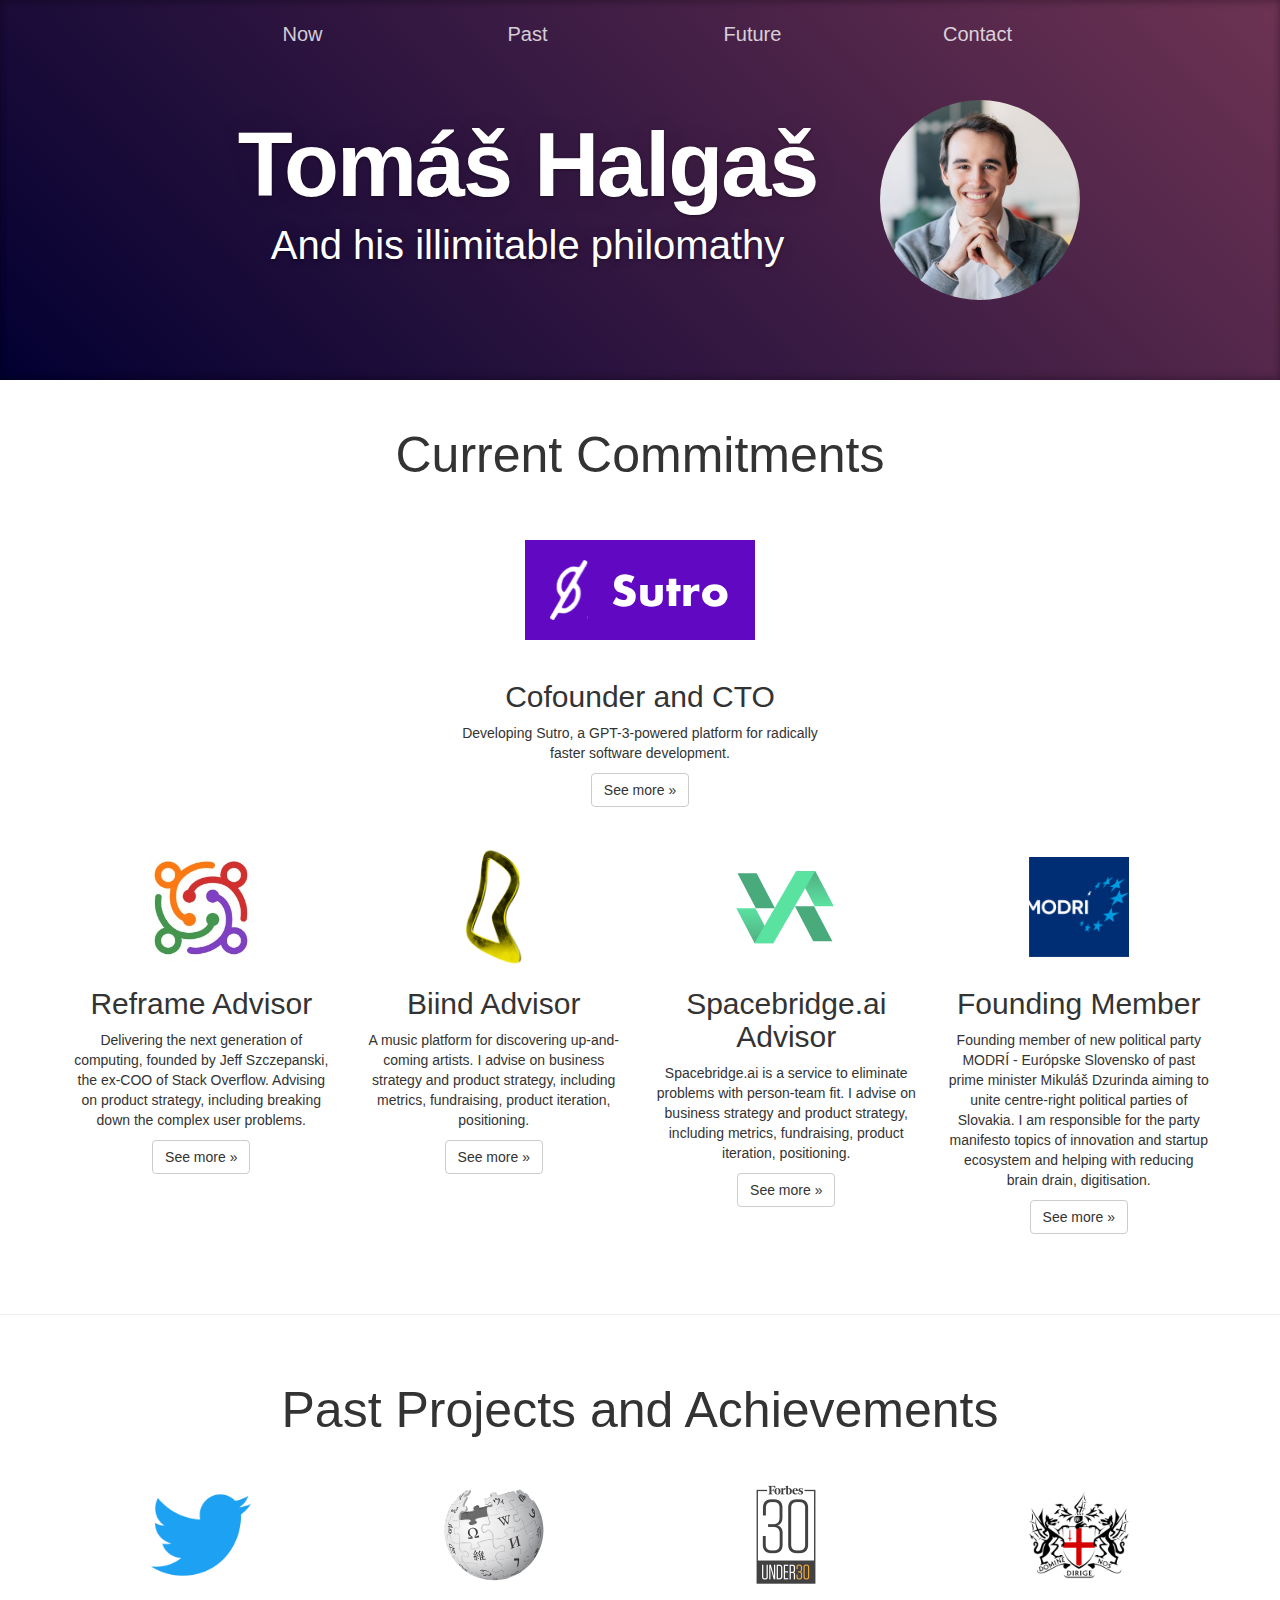
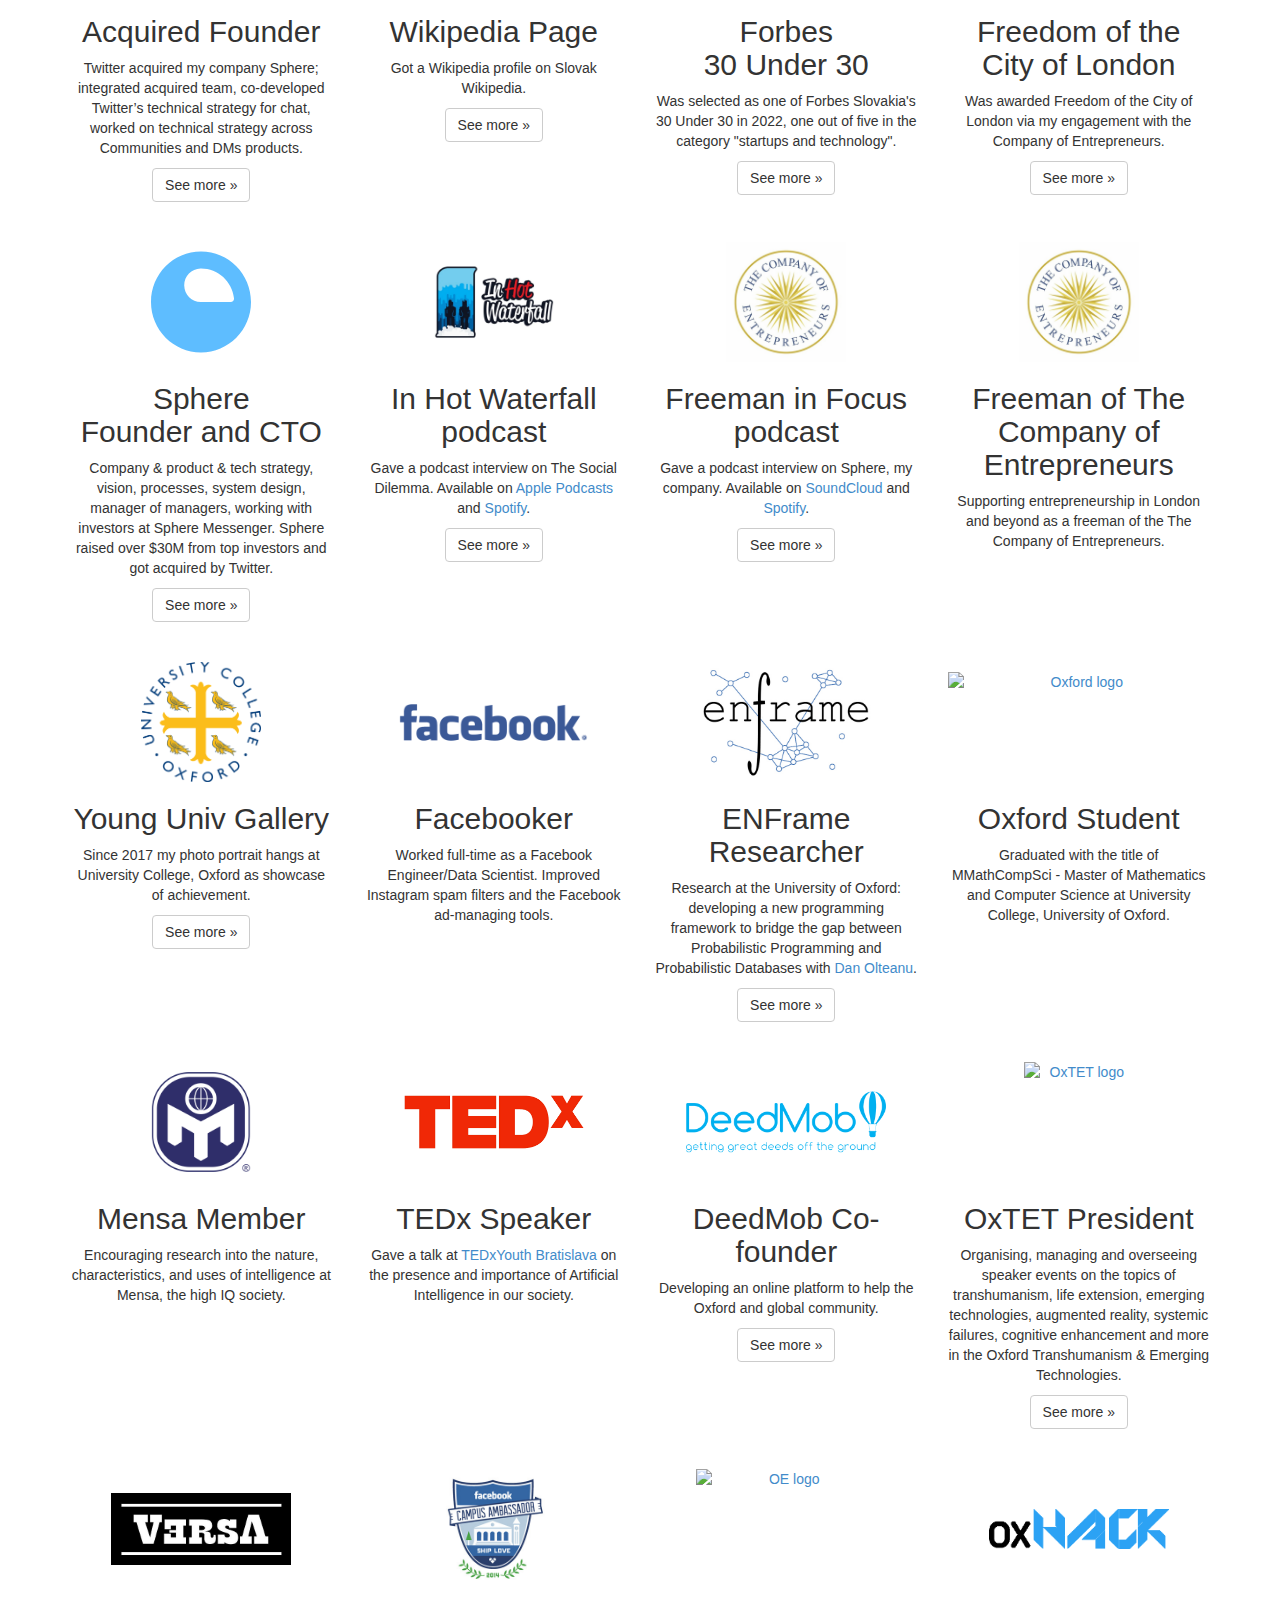
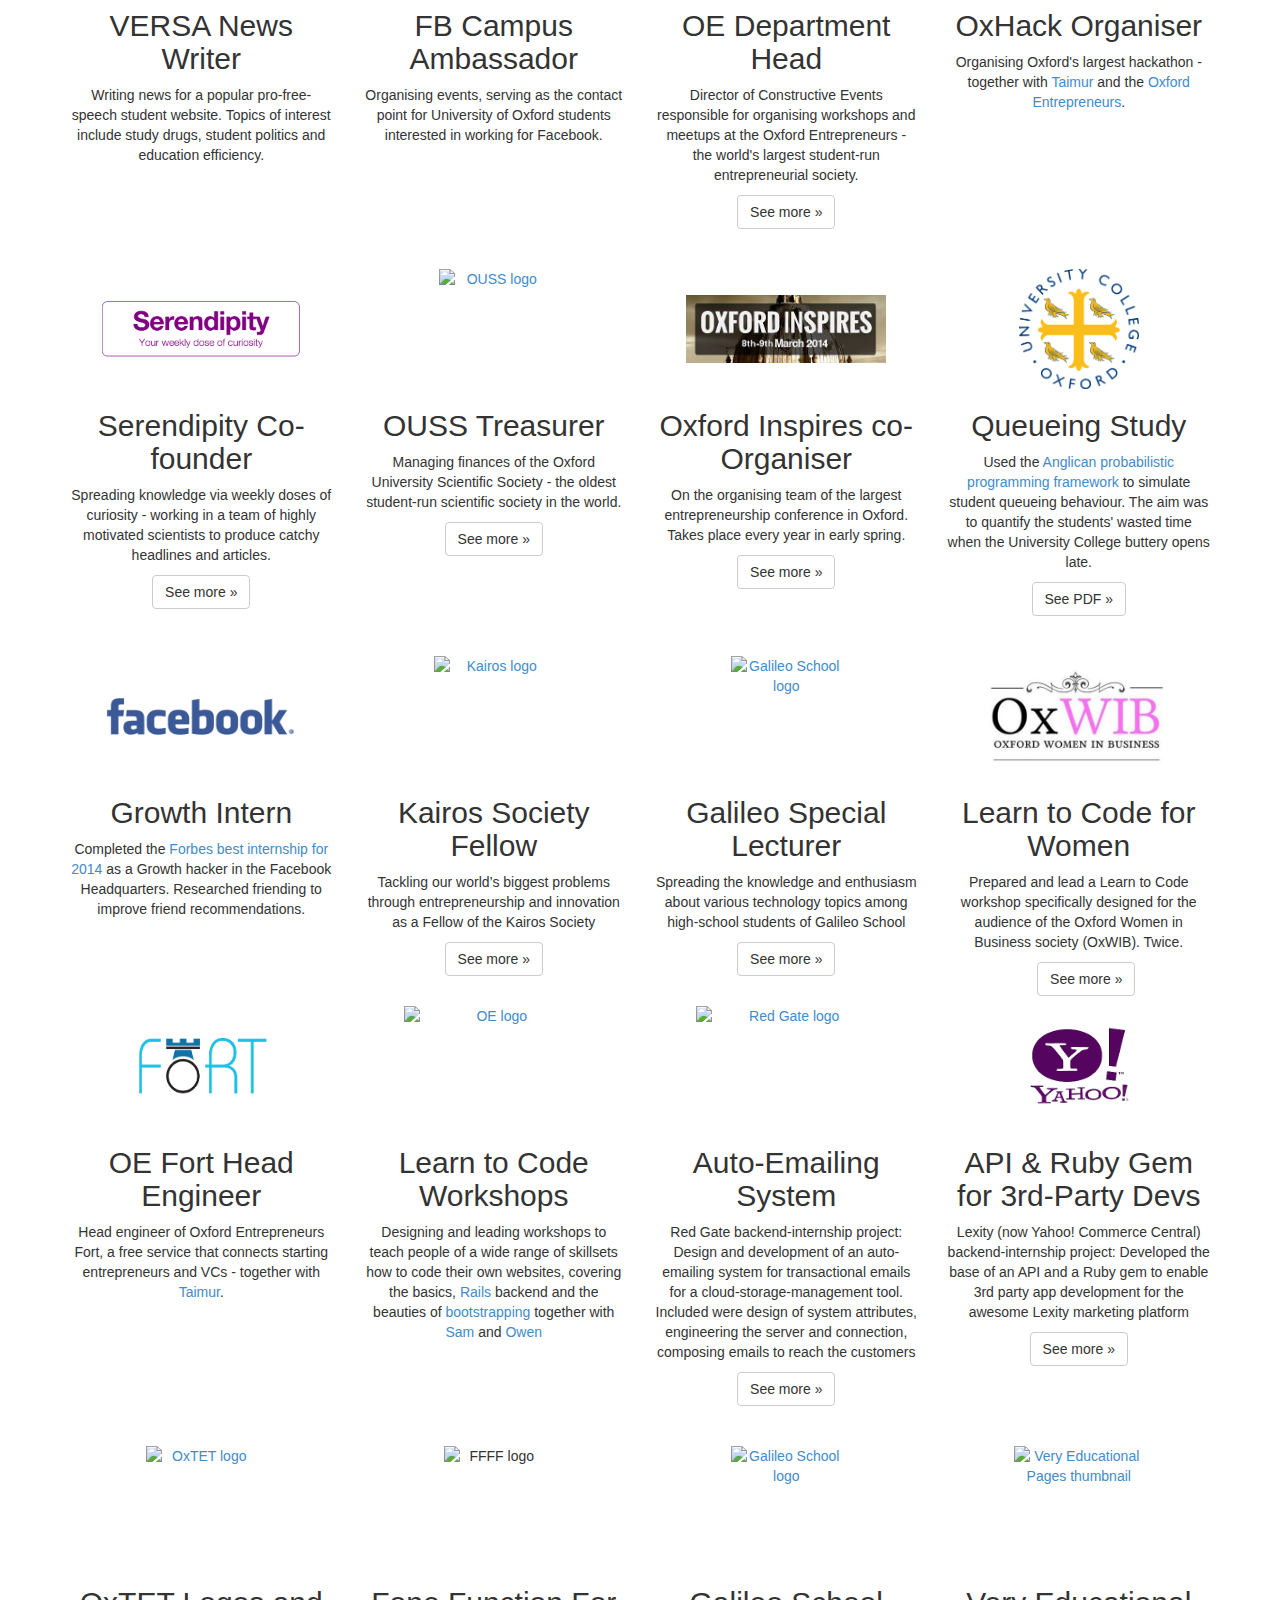
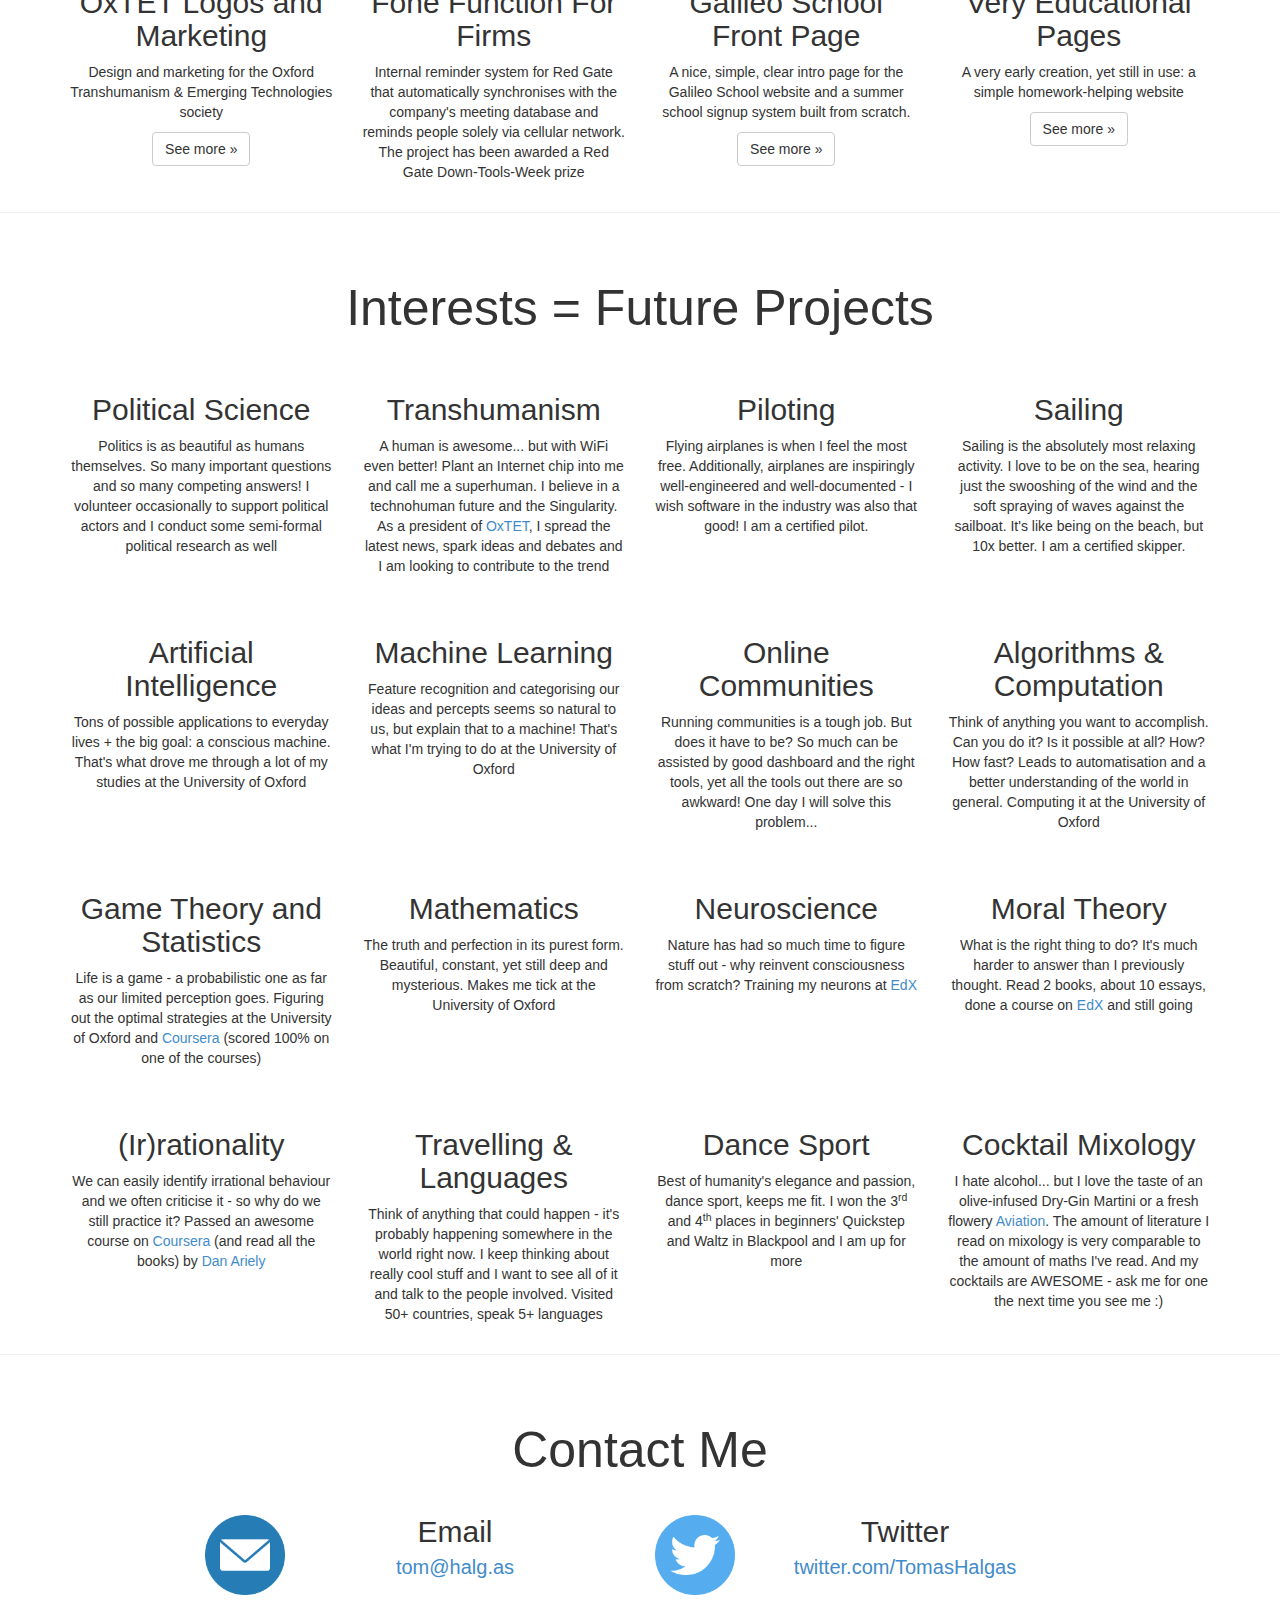
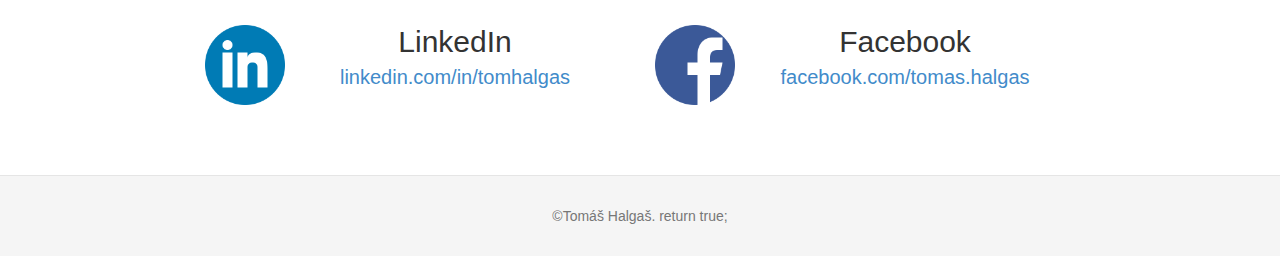
==== commit 90b3b24f: "Changed Modra Koalicia to Modri" ====
--- a/index.html
+++ b/index.html
@@ -137,13 +137,13 @@
 
         <div class="col-md-3">
           <div class="img-div-3">
-            <a href="https://www.modrakoalicia.sk/" target="_blank">
-              <img alt="Spacebridge logo" style="width: 100px;" src="img/modrakoalicia.png"/>
+            <a href="https://www.modri.sk/" target="_blank">
+              <img alt="logo Modrí - európske Slovensko" style="width: 100px;" src="img/modri.png"/>
             </a>
           </div>
           <h2>Founding Member</h2>
-          <p>Founding member of new political party of past prime minister Mikuláš Dzurinda aiming to unite centre-right political parties of Slovakia. I help develop the party manifesto in the areas of innovation and startup ecosystem, reducing brain drain, digitisation.</p>
-          <p><a class="btn btn-default" href="https://www.modrakoalicia.sk/" role="button" target="_blank">See more »</a></p>
+          <p>Founding member of new political party MODRÍ - Európske Slovensko of past prime minister Mikuláš Dzurinda aiming to unite centre-right political parties of Slovakia. I am responsible for the party manifesto topics of innovation and startup ecosystem and helping with reducing brain drain, digitisation.</p>
+          <p><a class="btn btn-default" href="https://www.modri.sk/" role="button" target="_blank">See more »</a></p>
         </div>
       </div>
 
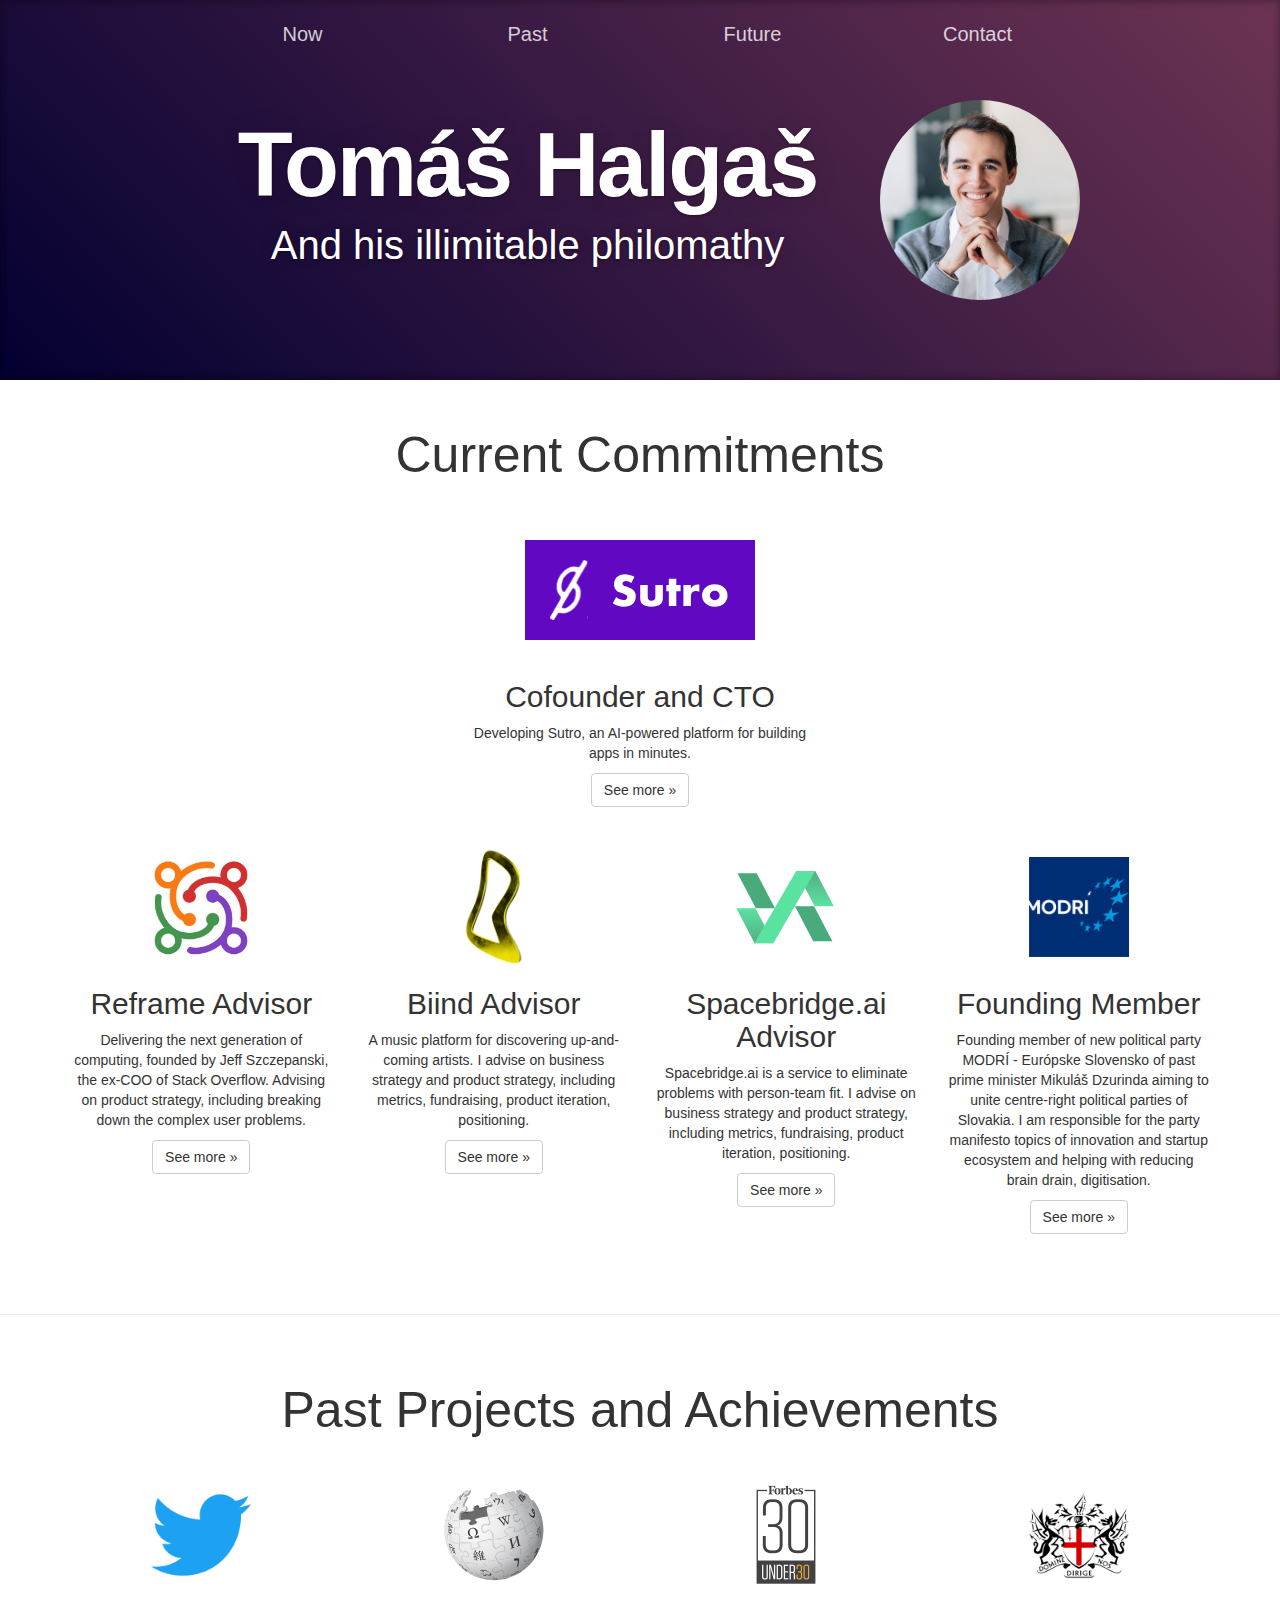
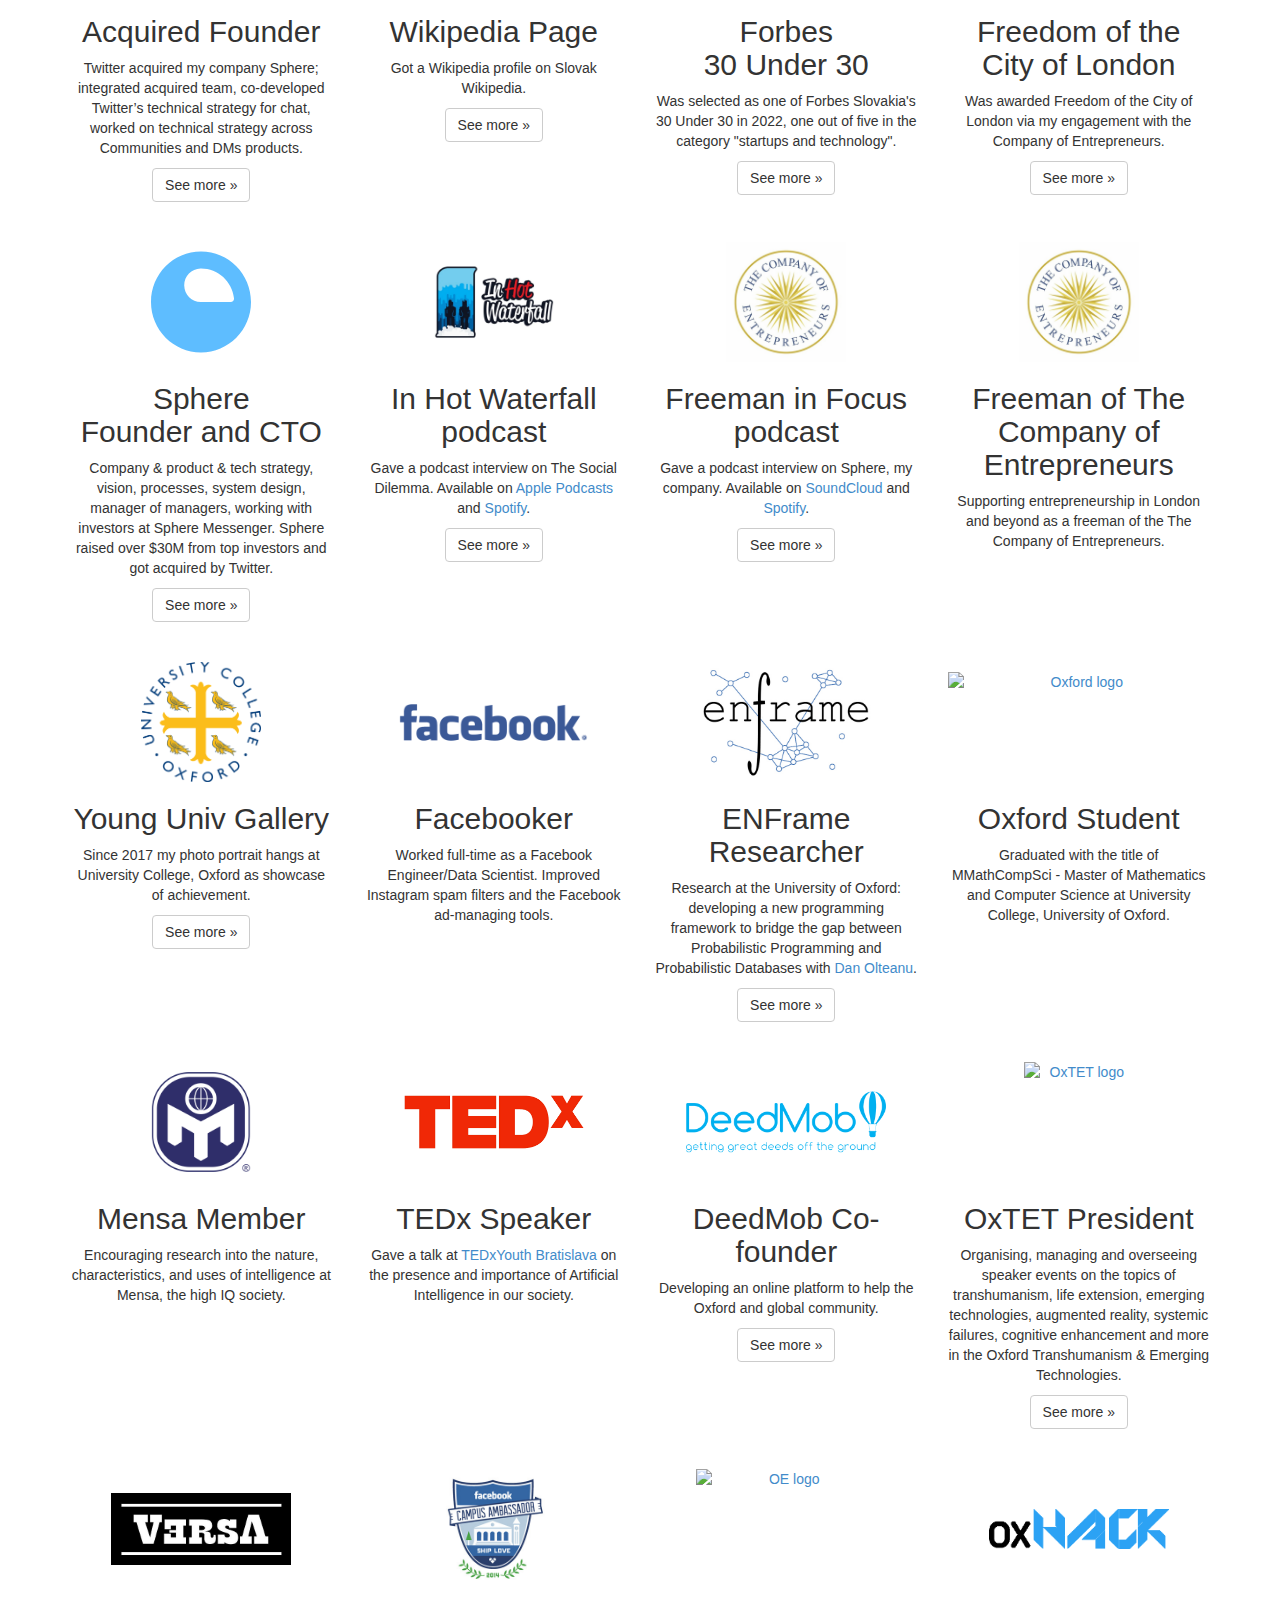
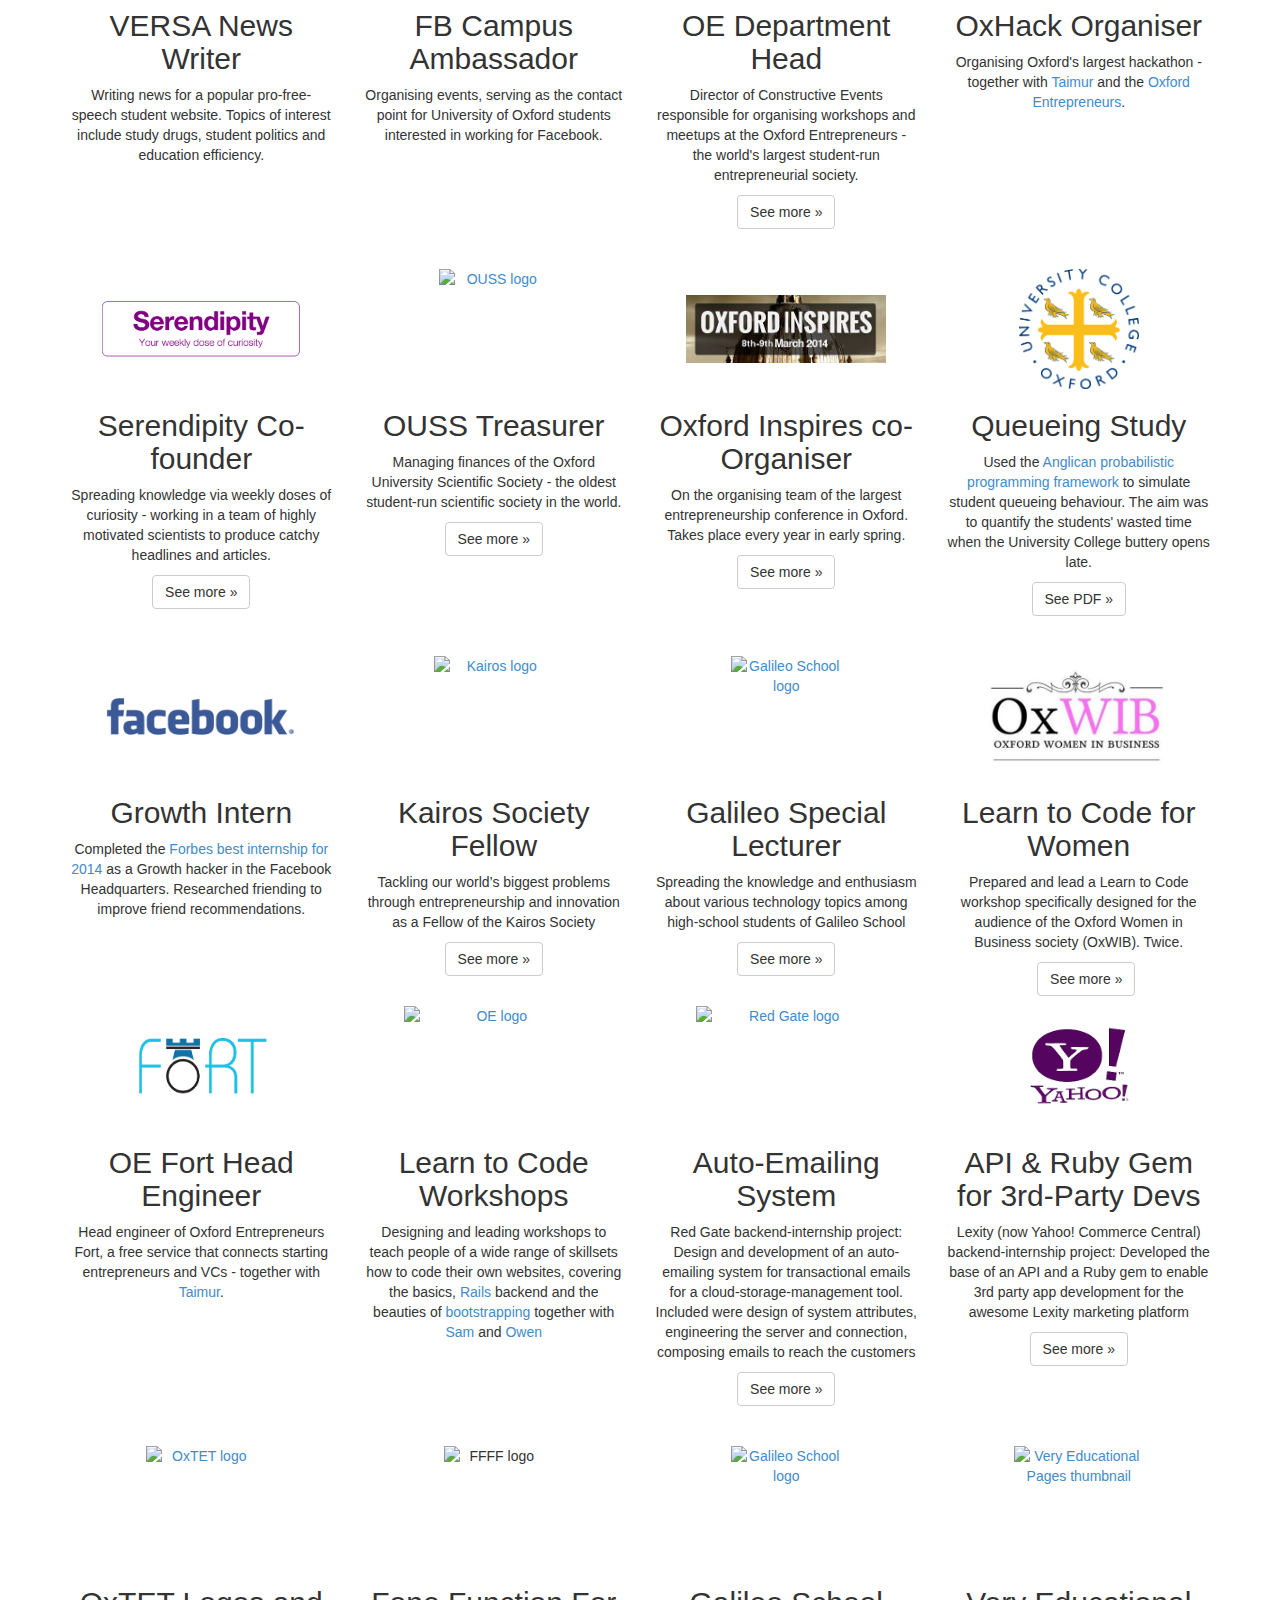
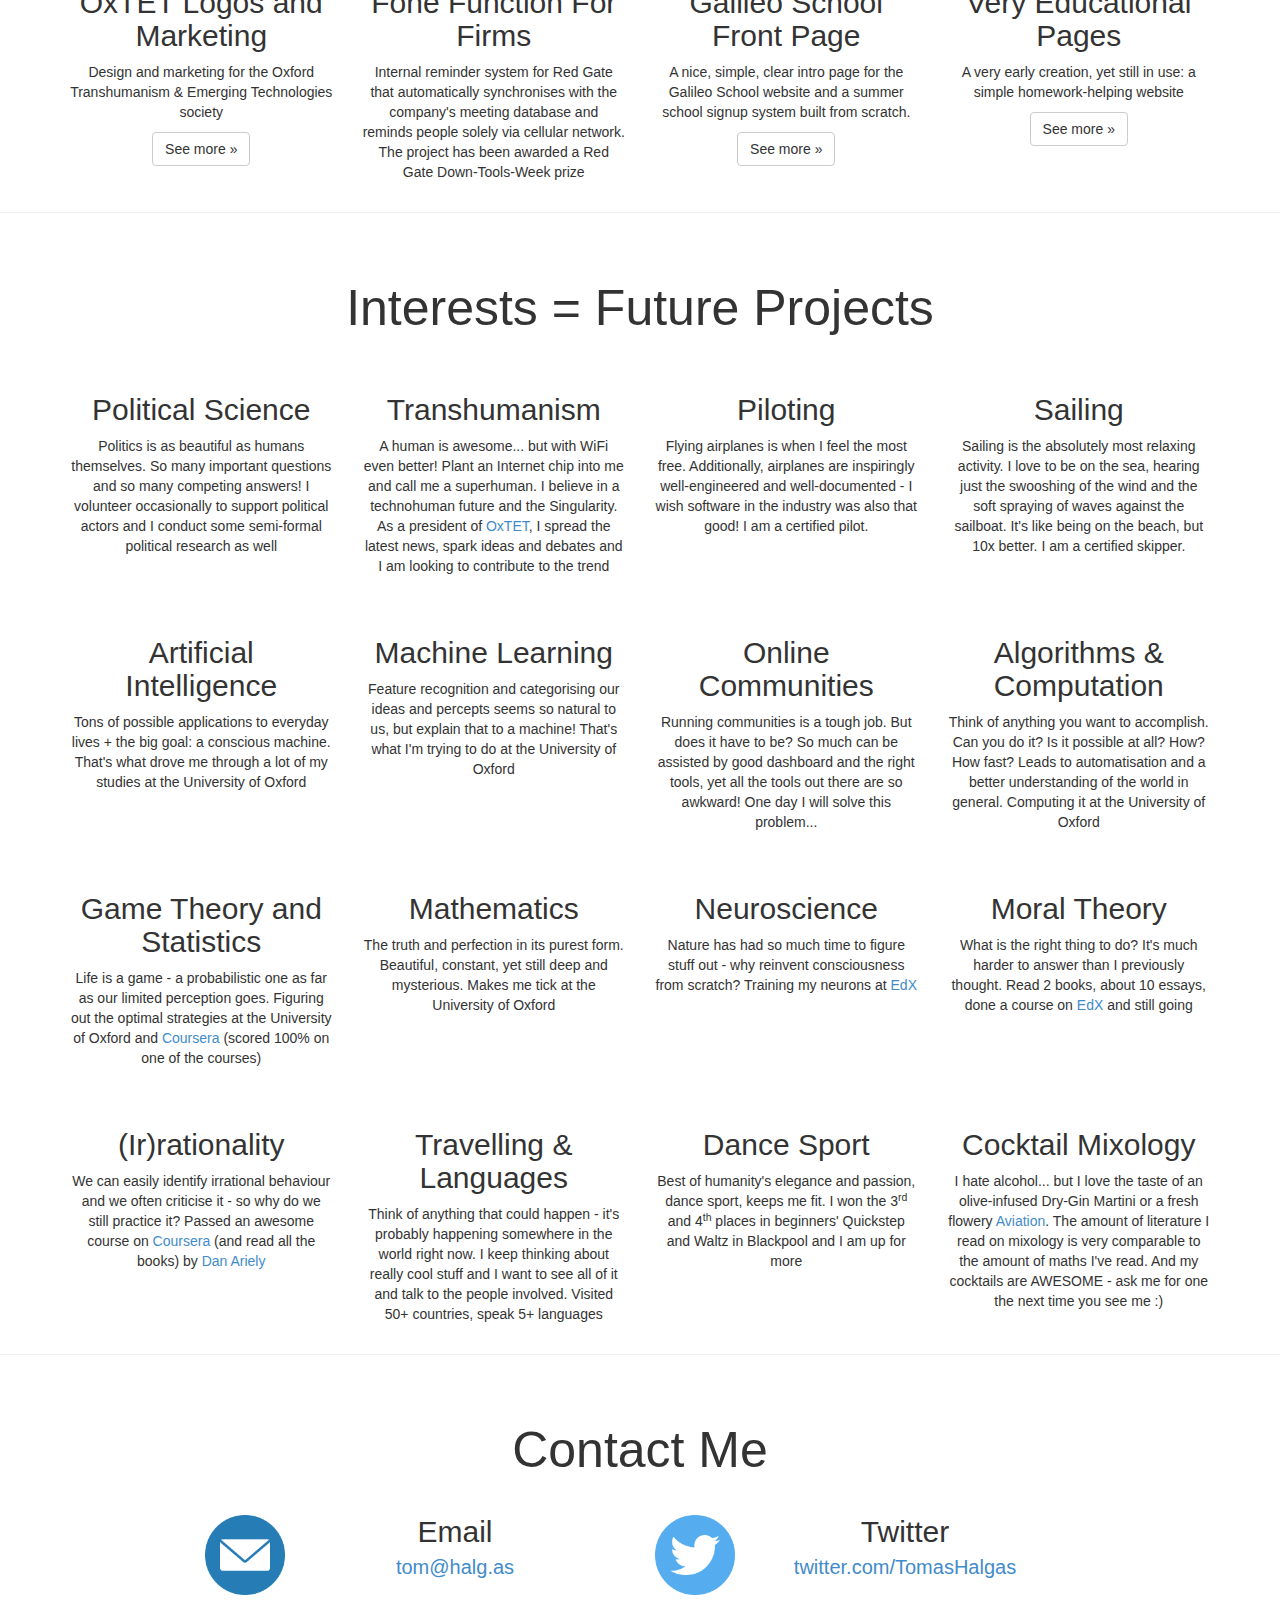
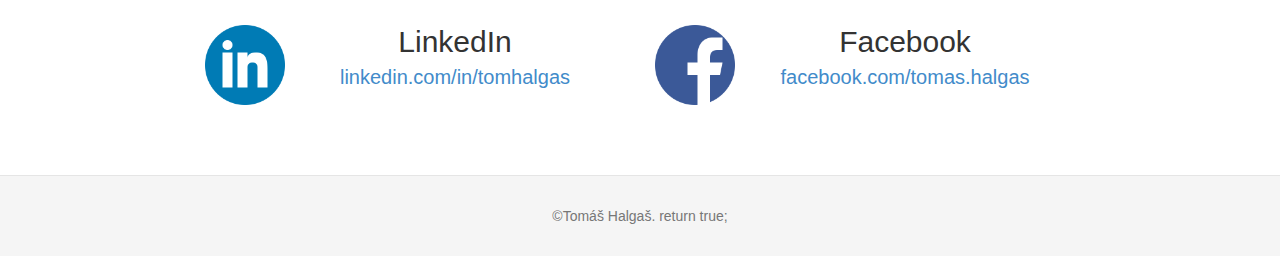
==== commit bd179916: "Updated Sutro description" ====
--- a/index.html
+++ b/index.html
@@ -95,7 +95,7 @@
             </a>
           </div>
           <h2>Cofounder and CTO</h2>
-          <p>Developing Sutro, a GPT-3-powered platform for radically faster software development.</p>
+          <p>Developing Sutro, an AI-powered platform for building apps in minutes.</p>
           <p><a class="btn btn-default" href="https://sutro.xyz/" role="button" target="_blank">See more »</a></p>
         </div>
       </div>
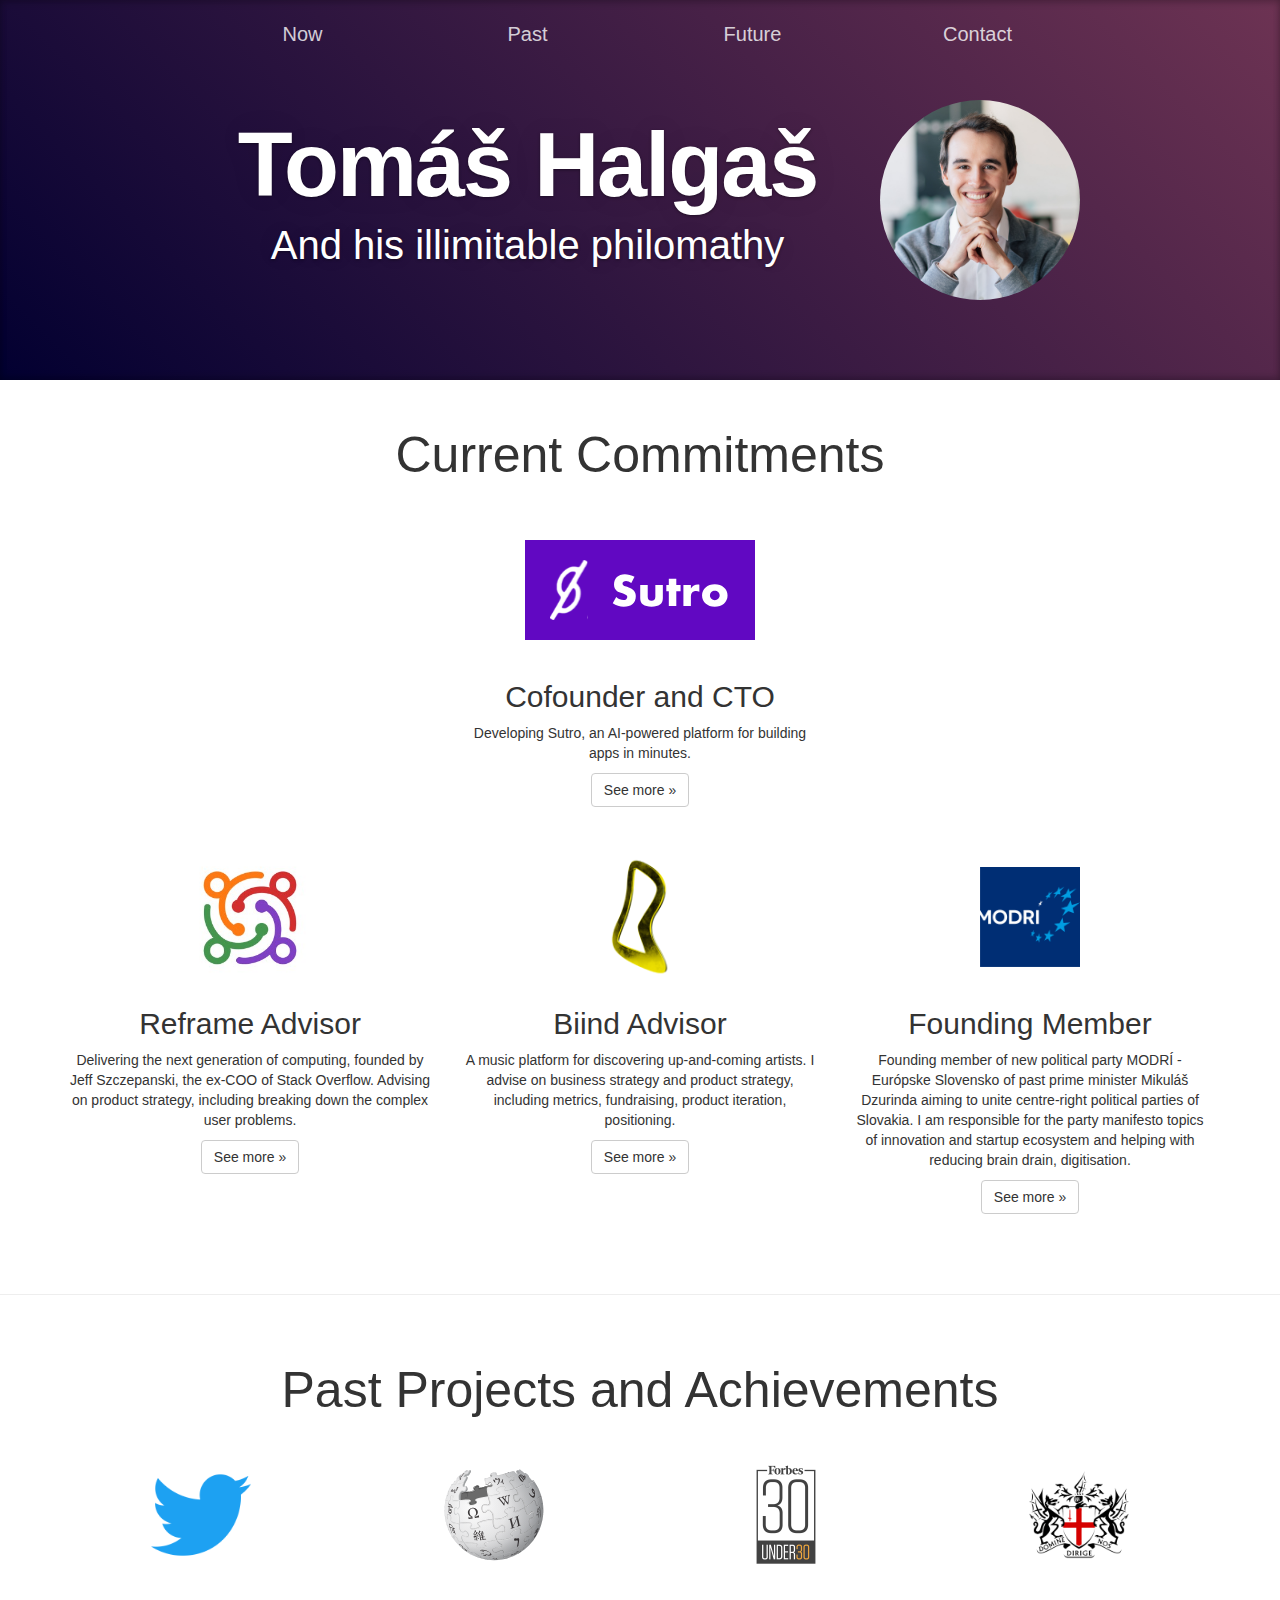
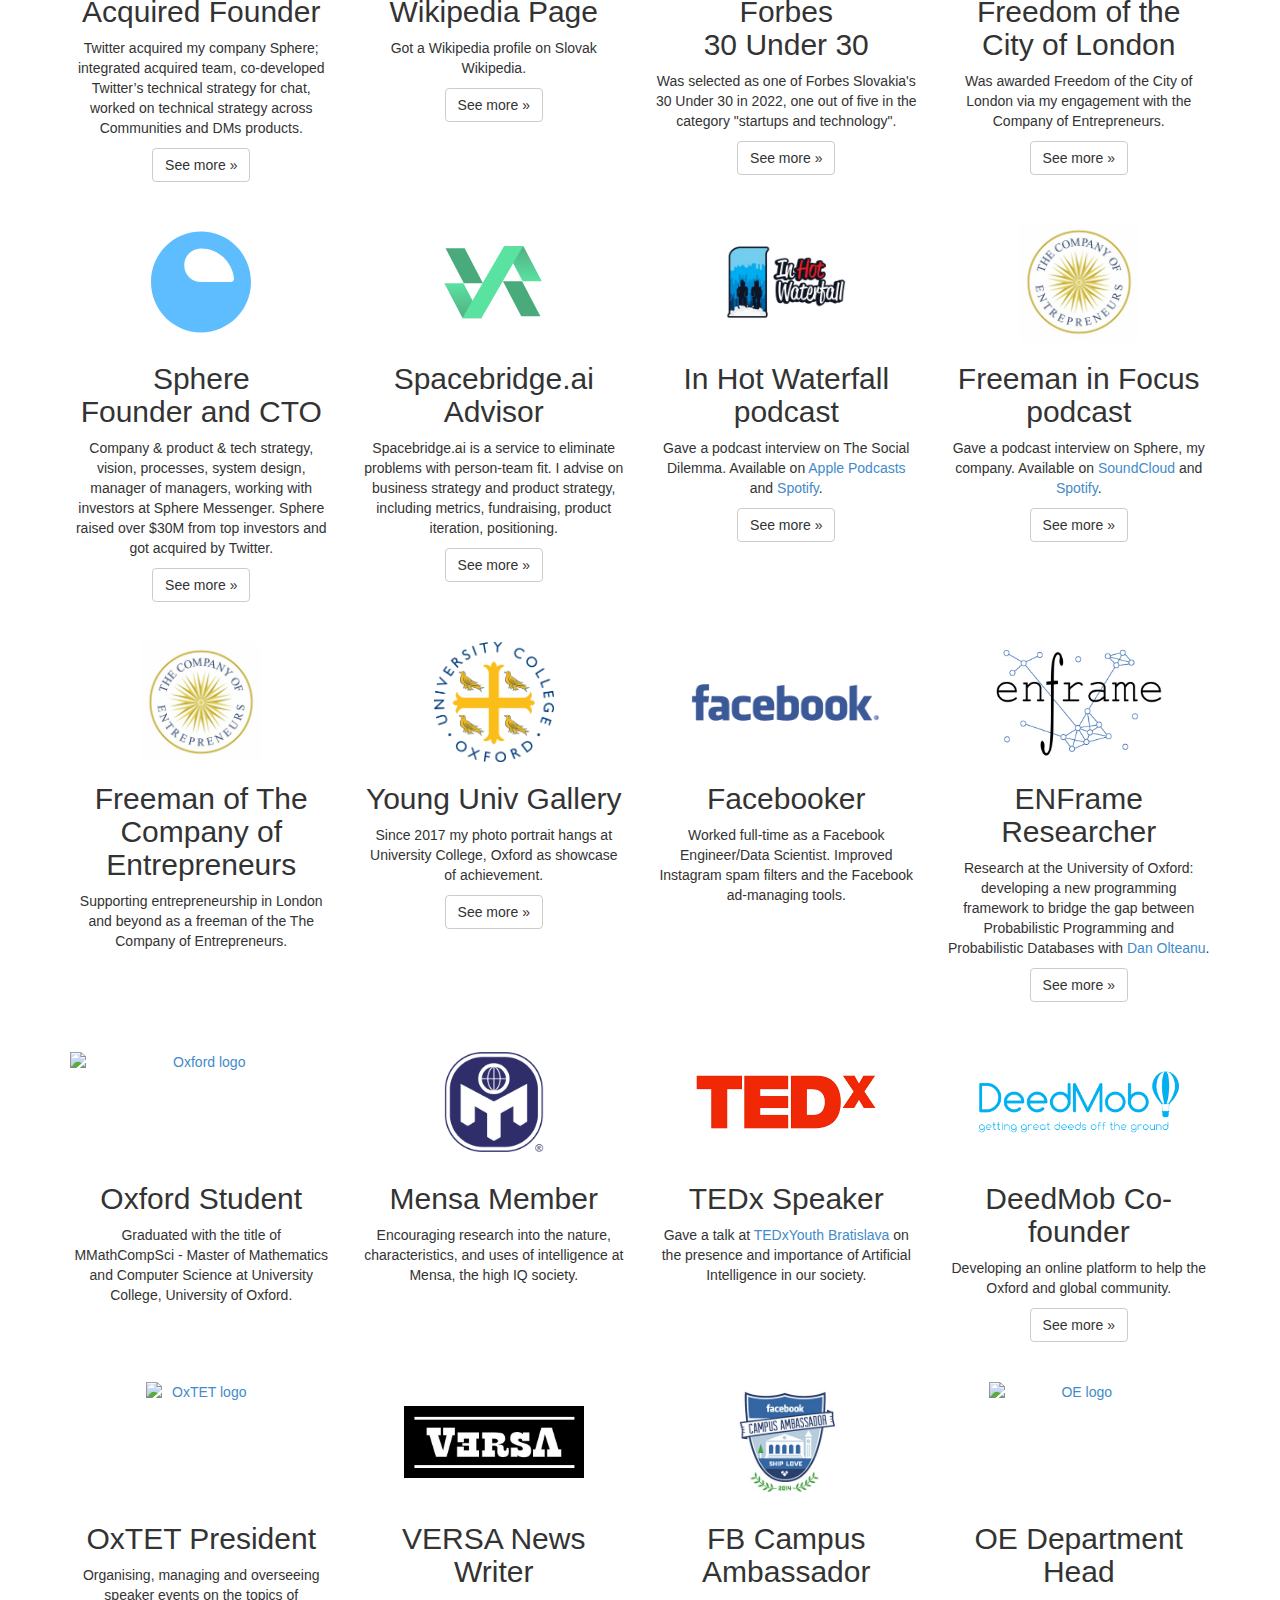
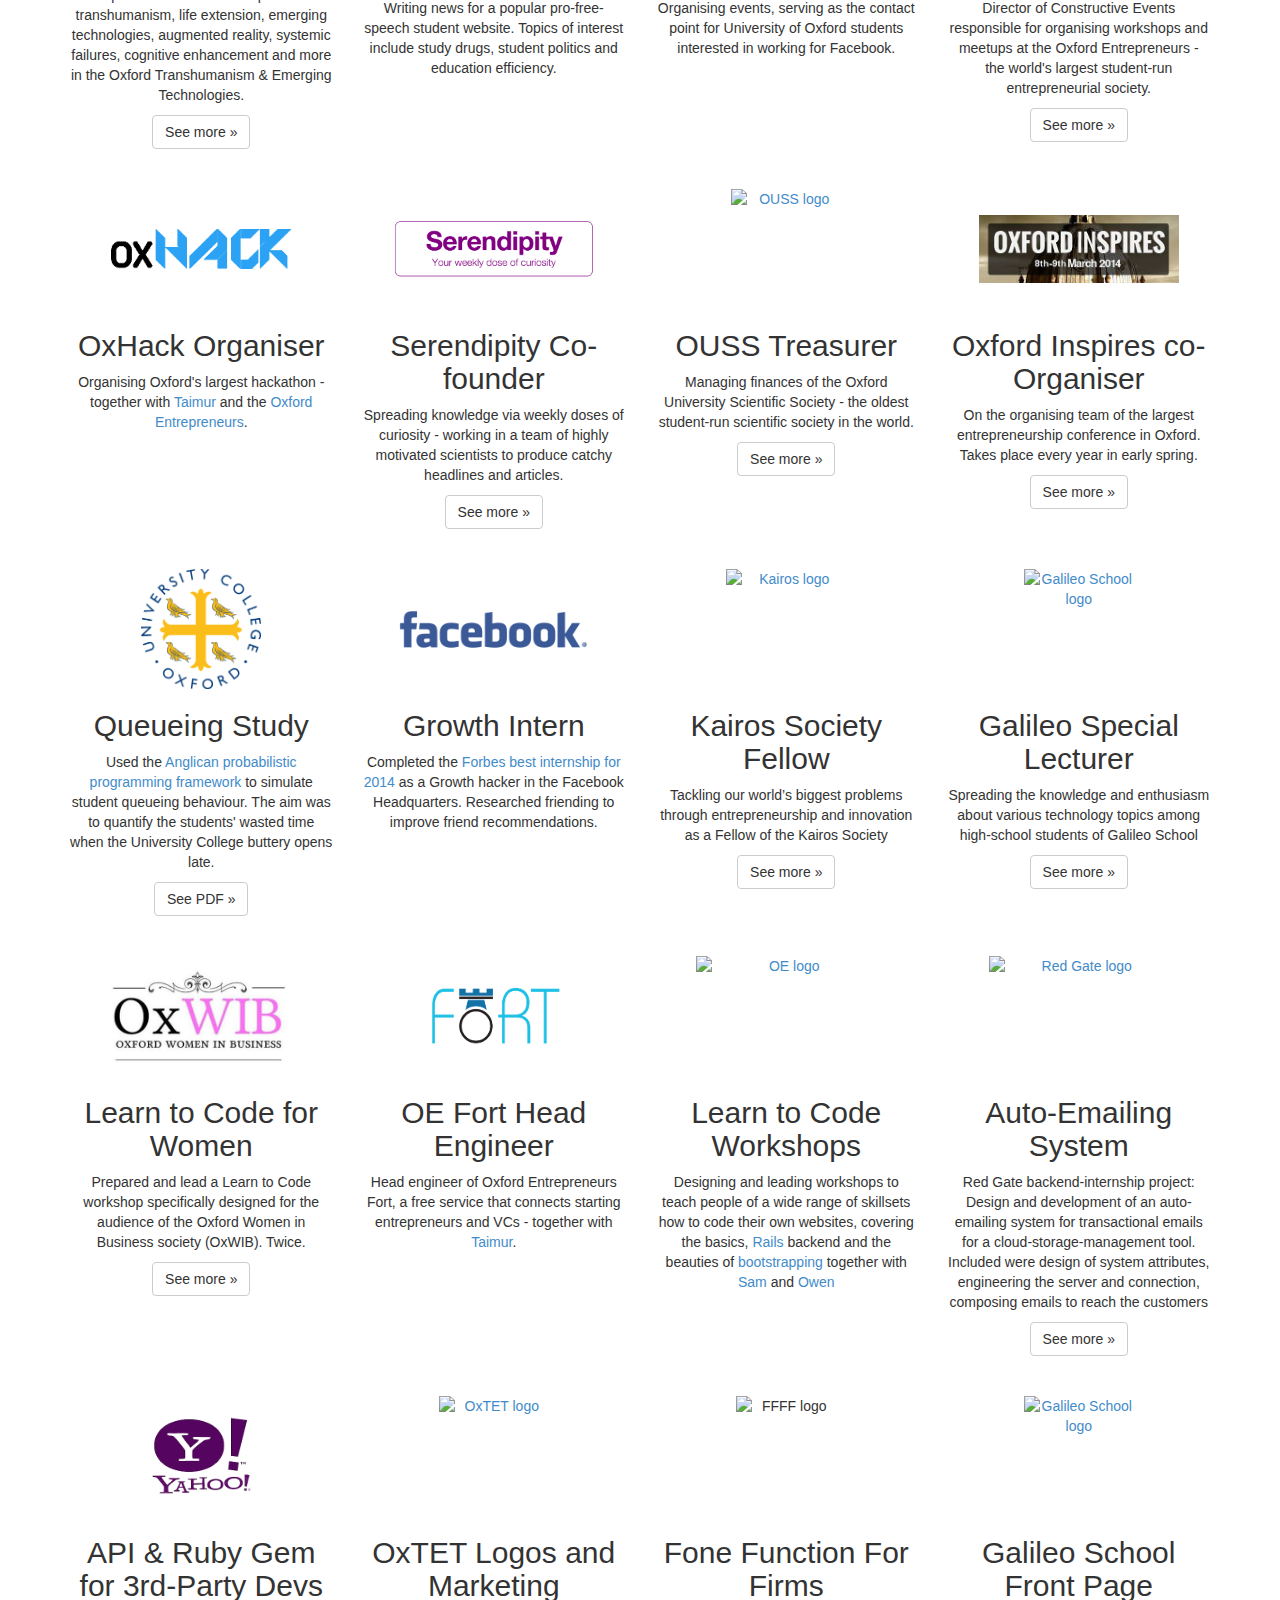
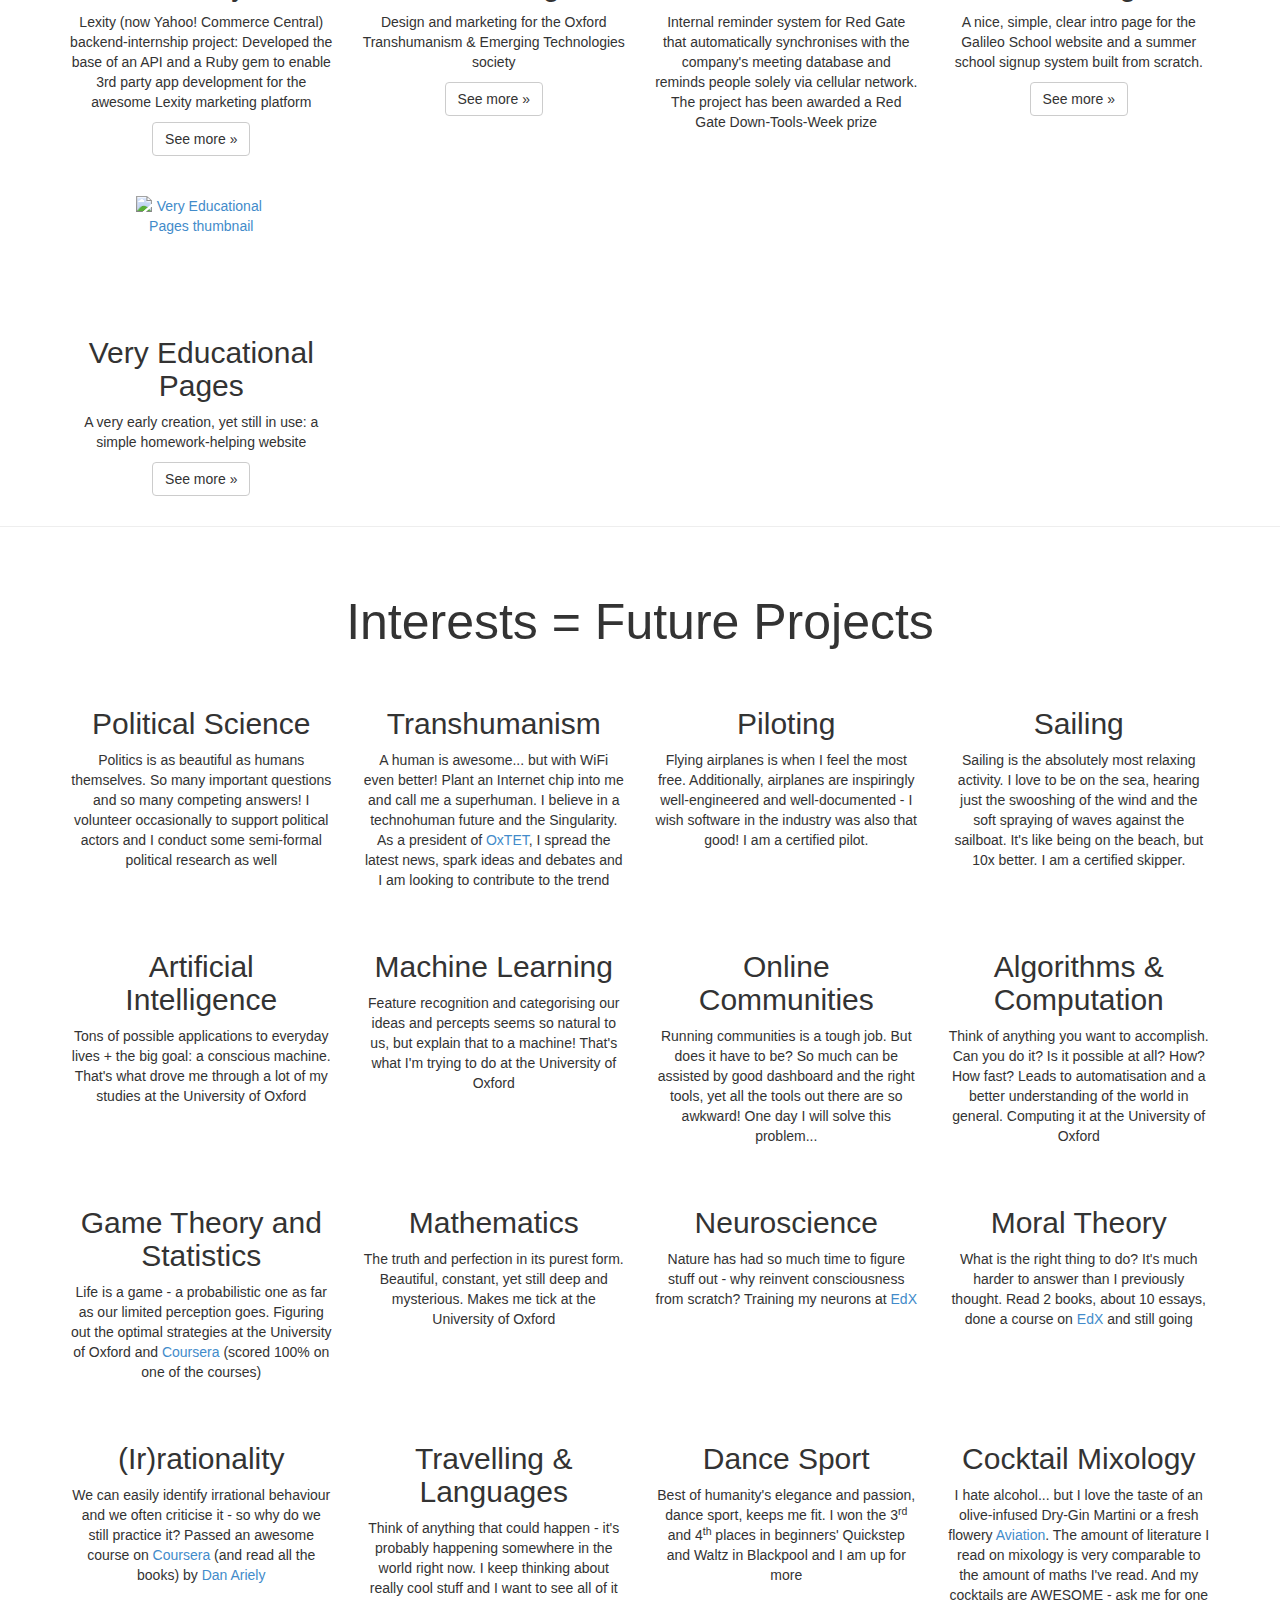
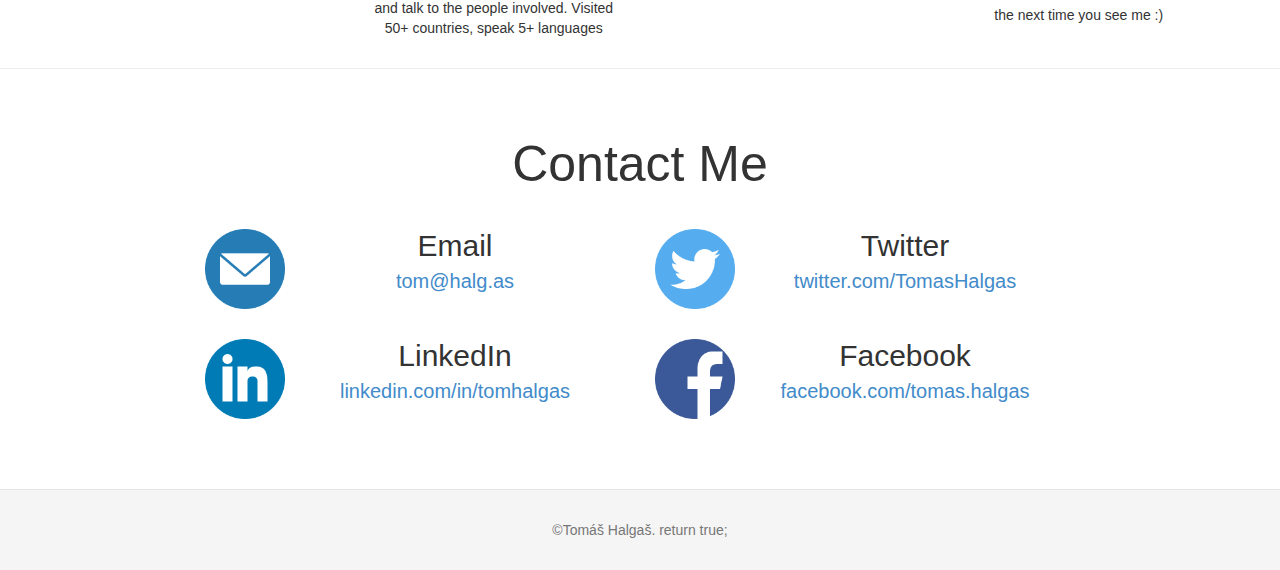
==== commit 819bad53: "Moved Spacebridge to past commitments" ====
--- a/index.html
+++ b/index.html
@@ -102,8 +102,8 @@
 
       <div style="width:100%;height:30px"></div>
       <div class="row">
-        <div class="col-md-3">
-          <div class="img-div-3">
+        <div class="col-md-4">
+          <div class="img-div-4">
             <a href="https://www.reframetech.com/" target="_blank">
               <img alt="Reframe logo" style="width: 120px;" src="img/reframe.jpg"/>
             </a>
@@ -113,8 +113,8 @@
           <p><a class="btn btn-default" href="https://www.reframetech.com/" role="button" target="_blank">See more »</a></p>
         </div>
 
-        <div class="col-md-3">
-          <div class="img-div-3">
+        <div class="col-md-4">
+          <div class="img-div-4">
             <a href="https://www.biindmusic.com/" target="_blank">
               <img alt="Biind logo" style="width: 100px;" src="img/biind.png"/>
             </a>
@@ -124,19 +124,8 @@
           <p><a class="btn btn-default" href="https://www.biindmusic.com/" role="button" target="_blank">See more »</a></p>
         </div>
 
-        <div class="col-md-3">
-          <div class="img-div-3">
-            <a href="https://www.spacebridge.ai/" target="_blank">
-              <img alt="Spacebridge logo" style="width: 100px;" src="img/spacebridge.svg"/>
-            </a>
-          </div>
-          <h2>Spacebridge.ai Advisor</h2>
-          <p>Spacebridge.ai is a service to eliminate problems with person-team fit. I advise on business strategy and product strategy, including metrics, fundraising, product iteration, positioning.</p>
-          <p><a class="btn btn-default" href="https://www.spacebridge.ai/" role="button" target="_blank">See more »</a></p>
-        </div>
-
-        <div class="col-md-3">
-          <div class="img-div-3">
+        <div class="col-md-4">
+          <div class="img-div-4">
             <a href="https://www.modri.sk/" target="_blank">
               <img alt="logo Modrí - európske Slovensko" style="width: 100px;" src="img/modri.png"/>
             </a>
@@ -219,6 +208,17 @@
 
         <div class="col-md-3">
           <div class="img-div-3">
+            <a href="https://app.spacebridge.ai/" target="_blank">
+              <img alt="Spacebridge logo" style="width: 100px;" src="img/spacebridge.svg"/>
+            </a>
+          </div>
+          <h2>Spacebridge.ai Advisor</h2>
+          <p>Spacebridge.ai is a service to eliminate problems with person-team fit. I advise on business strategy and product strategy, including metrics, fundraising, product iteration, positioning.</p>
+          <p><a class="btn btn-default" href="https://app.spacebridge.ai/" role="button" target="_blank">See more »</a></p>
+        </div>
+
+        <div class="col-md-3">
+          <div class="img-div-3">
             <a href="https://podcasts.apple.com/us/podcast/ihw-2-are-tech-companies-killing-consumers-w-tomas-halgas/id1542592396?i=1000501550421" target="_blank">
               <img alt="In Hot Waterfall logo" style="width: 120px;" src="img/inhotwaterfall.webp"/>
             </a>
@@ -238,7 +238,10 @@
           <p>Gave a podcast interview on Sphere, my company. Available on <a href="https://soundcloud.com/company_entrepreneurs/freeman-in-focus-tomas-halgas-founder-of-new-community-platform-sphere" target="_blank">SoundCloud</a> and <a href="https://open.spotify.com/episode/6StXPneGBSCuYDxdteq5M4?si=8V4yNngQSl6XKgn2EfUsHQ&dl_branch=1" target="_blank">Spotify</a>.</p>
           <p><a class="btn btn-default" href="https://soundcloud.com/company_entrepreneurs/freeman-in-focus-tomas-halgas-founder-of-new-community-platform-sphere" role="button" target="_blank">See more »</a></p>
         </div>
-
+      </div>
+
+      <div style="width:100%;height:30px"></div>
+      <div class="row">
         <div class="col-md-3">
           <div class="img-div-3">
             <a href="https://guildofentrepreneurs.org/" target="_blank">
@@ -249,10 +252,6 @@
           <p>Supporting entrepreneurship in London and beyond as a freeman of the The Company of Entrepreneurs.</p>
         </div>
 
-      </div>
-
-      <div style="width:100%;height:30px"></div>
-      <div class="row">
         <div class="col-md-3">
           <div class="img-div-3">
             <a href="http://youngunivgallery.univ.ox.ac.uk/tomas-halgas/" target="_blank">
@@ -283,7 +282,10 @@
           <p>Research at the University of Oxford: developing a new programming framework to bridge the gap between Probabilistic Programming and Probabilistic Databases with <a href="http://www.cs.ox.ac.uk/dan.olteanu/" target="_blank">Dan Olteanu</a>.</p>
           <p><a class="btn btn-default" href="http://www.cs.ox.ac.uk/projects/ENFRame/" role="button" target="_blank">See more »</a></p>
         </div>
-
+      </div>
+
+      <div style="width:100%;height:30px"></div>
+      <div class="row">
         <div class="col-md-3">
           <div class="img-div-3">
             <a href="http://www.ox.ac.uk/" target="_blank">
@@ -293,10 +295,6 @@
           <h2>Oxford Student</h2>
           <p>Graduated with the title of MMathCompSci - Master of Mathematics and Computer Science at University College, University of Oxford.</p>
         </div>        
-      </div>
-
-      <div style="width:100%;height:30px"></div>
-      <div class="row">
 
         <div class="col-md-3">
           <div class="img-div-3">
@@ -329,7 +327,10 @@
           <p>Developing an online platform to help the Oxford and global community.</p>
           <p><a class="btn btn-default" href="https://www.deedmob.com/" role="button" target="_blank">See more »</a></p>
         </div>
-
+      </div>
+
+      <div style="width:100%;height:30px"></div>
+      <div class="row">
         <div class="col-md-3">
           <div class="img-div-3">
             <a href="http://oxtet.org/" target="_blank">
@@ -340,10 +341,6 @@
           <p>Organising, managing and overseeing speaker events on the topics of transhumanism, life extension, emerging technologies, augmented reality, systemic failures, cognitive enhancement and more in the Oxford Transhumanism & Emerging Technologies.</p>
           <p><a class="btn btn-default" href="http://oxtet.org/" role="button" target="_blank">See more »</a></p>
         </div>
-      </div>
-
-      <div style="width:100%;height:30px"></div>
-      <div class="row">
 
         <div class="col-md-3">
           <div class="img-div-3">
@@ -374,7 +371,10 @@
           <p>Director of Constructive Events responsible for organising workshops and meetups at the Oxford Entrepreneurs - the world's largest student-run entrepreneurial society.</p>
           <p><a class="btn btn-default" href="http://www.oxfordentrepreneurs.co.uk/" role="button" target="_blank">See more »</a></p>
         </div>
-
+      </div>
+
+      <div style="width:100%;height:30px"></div>
+      <div class="row">
         <div class="col-md-3">
           <div class="img-div-3">
             <img alt="OxHack logo" style="width: 180px;" src="img/oxhack.png"/>
@@ -382,10 +382,7 @@
           <h2>OxHack Organiser</h2>
           <p>Organising Oxford's largest hackathon - together with <a href="https://twitter.com/taimurabdaal" target="_blank">Taimur</a> and the <a href="http://www.oxfordentrepreneurs.co.uk/" target="_blank">Oxford Entrepreneurs</a>.</p>
         </div>
-      </div>
-
-      <div style="width:100%;height:30px"></div>
-      <div class="row">
+
         <div class="col-md-3">
           <div class="img-div-3">
             <a href="http://oxserendipity.com/" target="_blank">
@@ -417,7 +414,10 @@
           <p>On the organising team of the largest entrepreneurship conference in Oxford. Takes place every year in early spring.</p>
           <p><a class="btn btn-default" href="http://oxfordinspires.com/" role="button" target="_blank">See more »</a></p>
         </div>
-
+      </div>
+
+      <div style="width:100%;height:30px"></div>
+      <div class="row">
         <div class="col-md-3">
           <div class="img-div-3">
             <a href="Buttery_study.pdf" target="_blank">
@@ -428,10 +428,6 @@
           <p>Used the <a href="http://www.robots.ox.ac.uk/~fwood/anglican/">Anglican probabilistic programming framework</a> to simulate student queueing behaviour. The aim was to quantify the students' wasted time when the University College buttery opens late.</p>
           <p><a class="btn btn-default" href="Buttery_study.pdf" role="button" target="_blank">See PDF »</a></p>
         </div>
-      </div>
-
-      <div style="width:100%;height:30px"></div>
-      <div class="row">
 
         <div class="col-md-3">
           <div class="img-div-3">
@@ -442,6 +438,7 @@
           <h2>Growth Intern</h2>
           <p>Completed the <a href="http://www.forbes.com/sites/jacquelynsmith/2014/02/13/the-best-internships-for-2014/">Forbes best internship for 2014</a> as a Growth hacker in the Facebook Headquarters. Researched friending to improve friend recommendations.</p>
         </div>
+
         <div class="col-md-3">
           <div class="img-div-3">
             <a href="http://www.kairossociety.org/" target="_blank">
@@ -463,7 +460,10 @@
           <p>Spreading the knowledge and enthusiasm about various technology topics among high-school students of Galileo School</p>
           <p><a class="btn btn-default" href="http://www.galileoschool.sk/" role="button" target="_blank">See more »</a></p>
         </div>
-
+      </div>
+
+      <div style="width:100%;height:30px"></div>
+      <div class="row">
         <div class="col-md-3">
           <div class="img-div-3">
             <a href="http://www.oxwib.com/" target="_blank">
@@ -472,10 +472,6 @@
           </div>
           <h2>Learn to Code for Women</h2>
           <p>Prepared and lead a Learn to Code workshop specifically designed for the audience of the Oxford Women in Business society (OxWIB). Twice.</p>
-      </div>
-
-      <div style="width:100%;height:30px"></div>
-      <div class="row">
           <p><a class="btn btn-default" href="http://www.oxwib.com/" role="button" target="_blank">See more »</a></p>
         </div>
 
@@ -507,7 +503,10 @@
           <p>Red Gate backend-internship project: Design and development of an auto-emailing system for transactional emails for a cloud-storage-management tool. Included were design of system attributes, engineering the server and connection, composing emails to reach the customers</p>
           <p><a class="btn btn-default" href="http://www.red-gate.com/" role="button" target="_blank">See more »</a></p>
         </div>
-
+      </div>
+
+      <div style="width:100%;height:30px"></div>
+      <div class="row">
         <div class="col-md-3">
           <div class="img-div-3">
             <a href="http://www.lexity.com/" target="_blank">
@@ -518,10 +517,7 @@
           <p>Lexity (now Yahoo! Commerce Central) backend-internship project: Developed the base of an API and a Ruby gem to enable 3rd party app development for the awesome Lexity marketing platform</p>
           <p><a class="btn btn-default" href="http://www.lexity.com/" role="button" target="_blank">See more »</a></p>
         </div>
-      </div>
-
-      <div style="width:100%;height:30px"></div>
-      <div class="row">
+
         <div class="col-md-3">
           <div class="img-div-3">
             <a href="http://oxtet.org/" target="_blank">
@@ -551,7 +547,10 @@
           <p>A nice, simple, clear intro page for the Galileo School website and a summer school signup system built from scratch.</p>
           <p><a class="btn btn-default" href="http://www.galileoschool.sk/" role="button" target="_blank">See more »</a></p>
         </div>
-
+      </div>
+
+      <div style="width:100%;height:30px"></div>
+      <div class="row">
         <div class="col-md-3">
           <div class="img-div-3">
             <a href="http://ict.galileoschool.sk/" target="_blank">
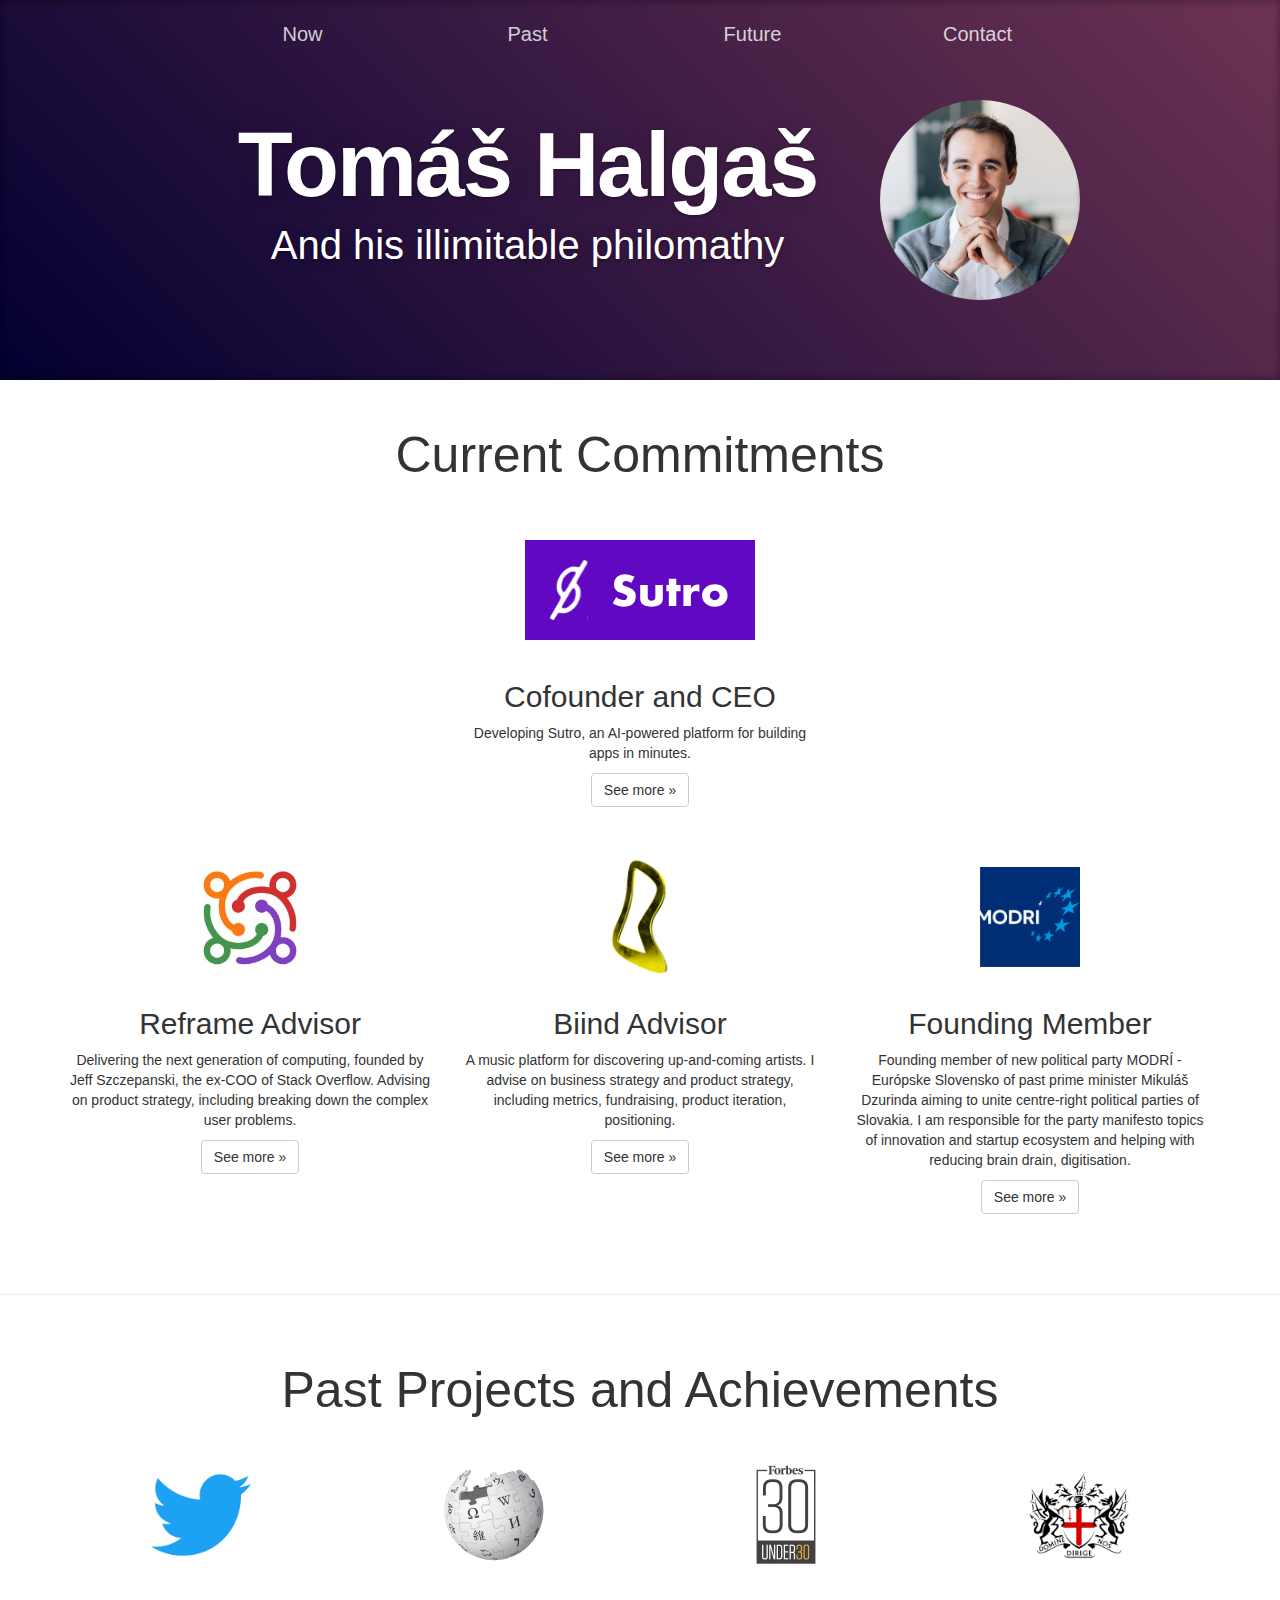
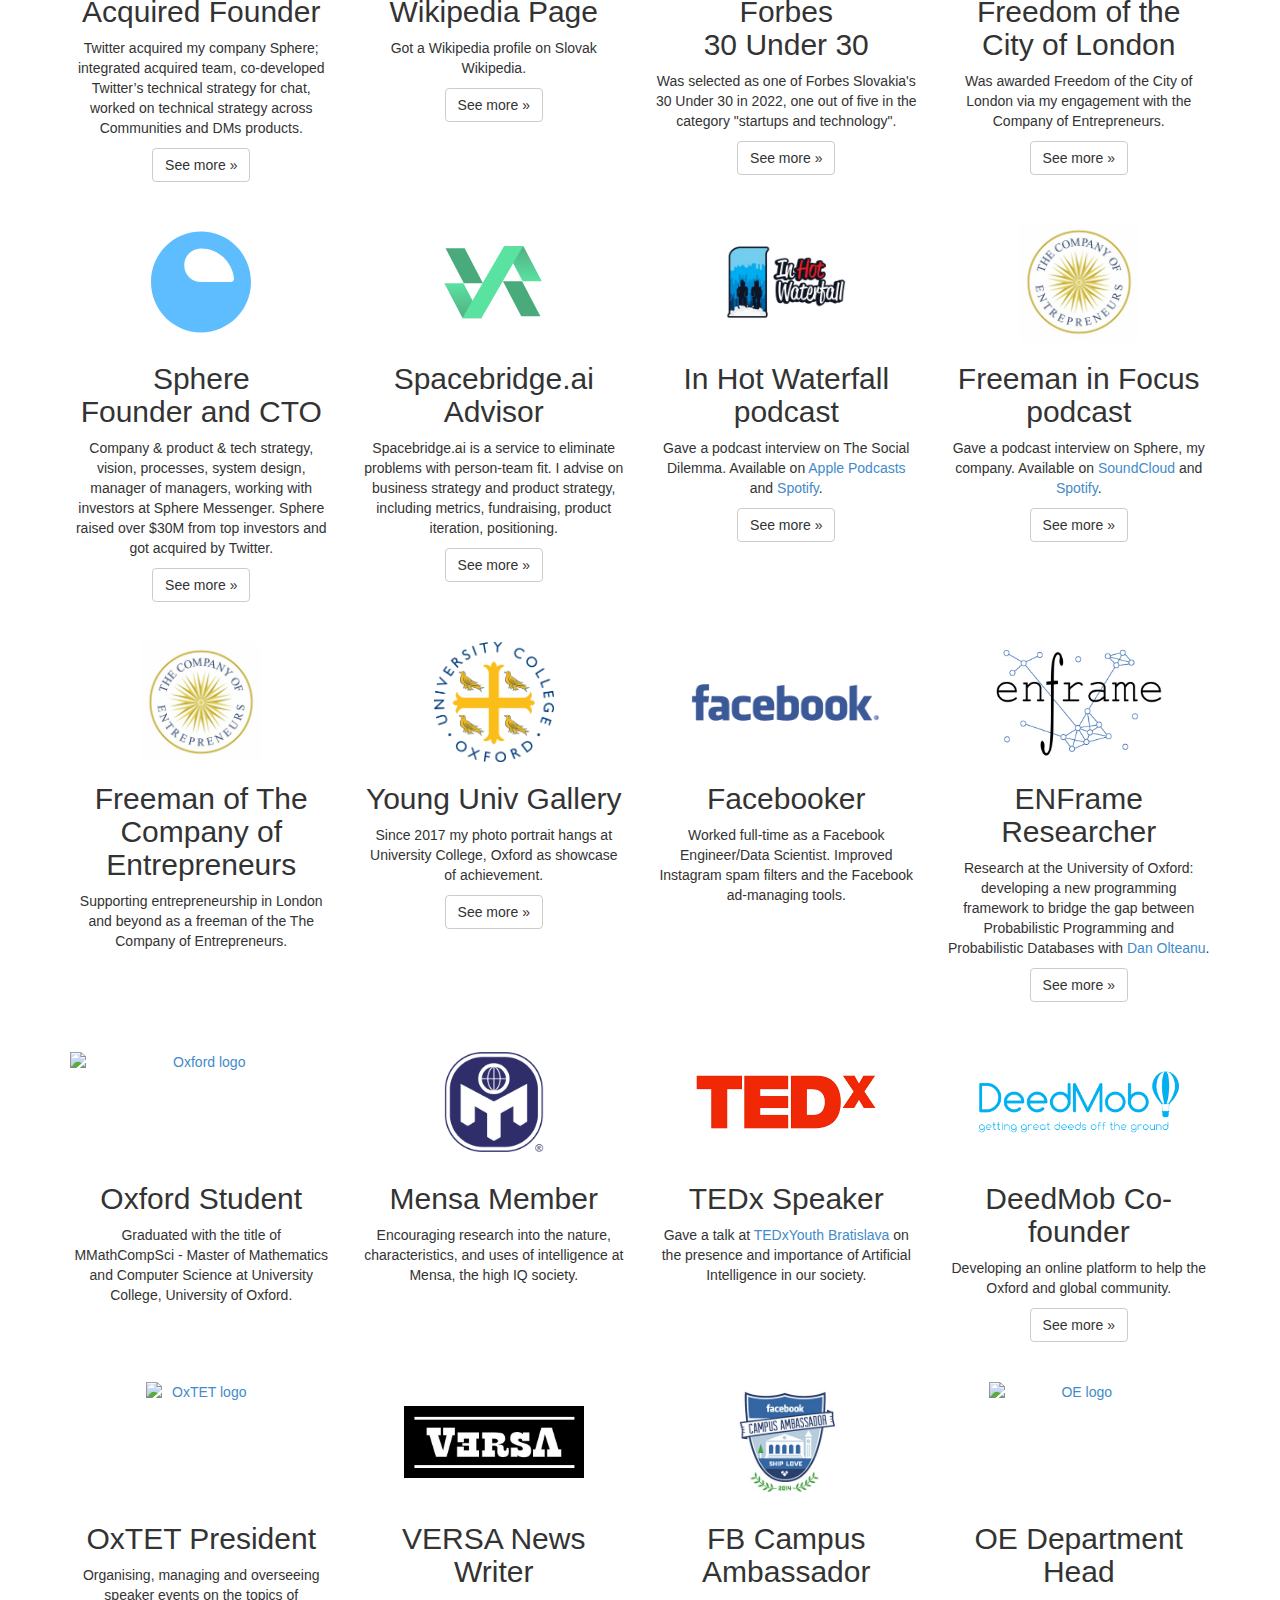
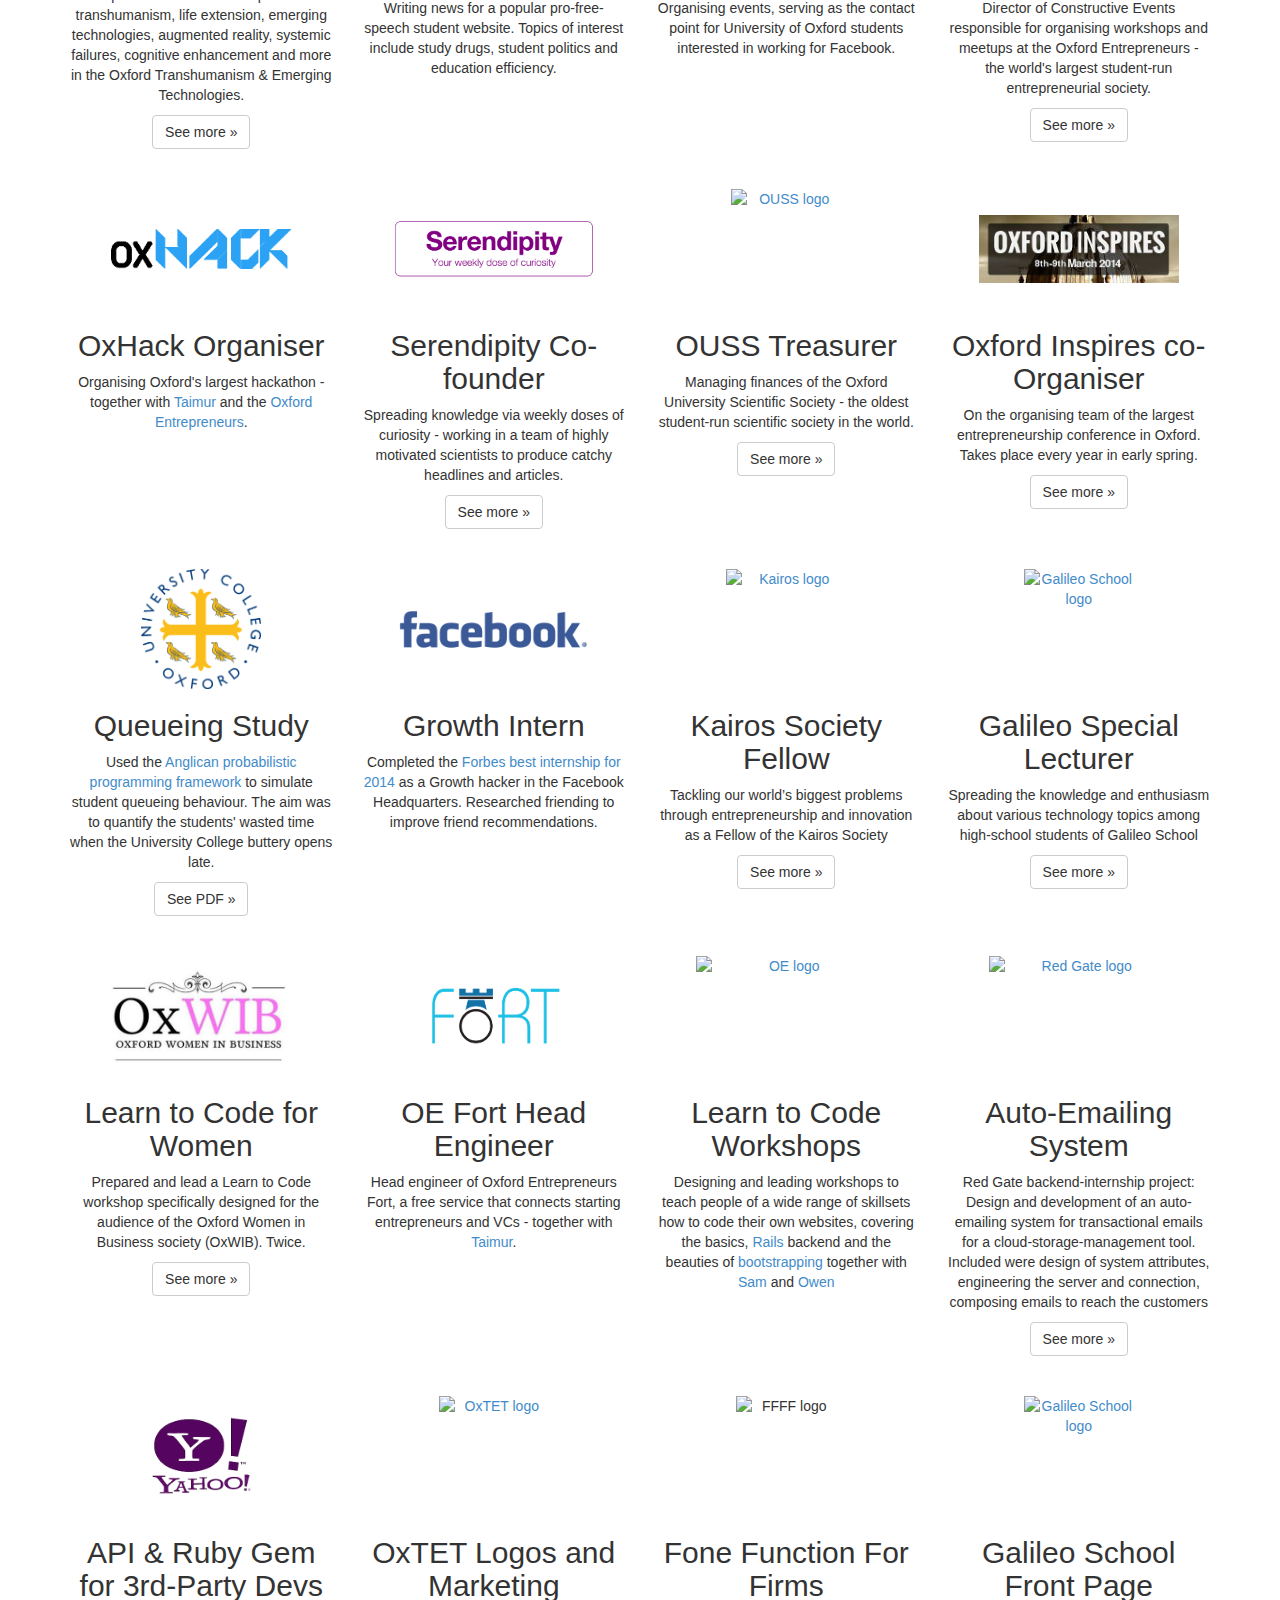
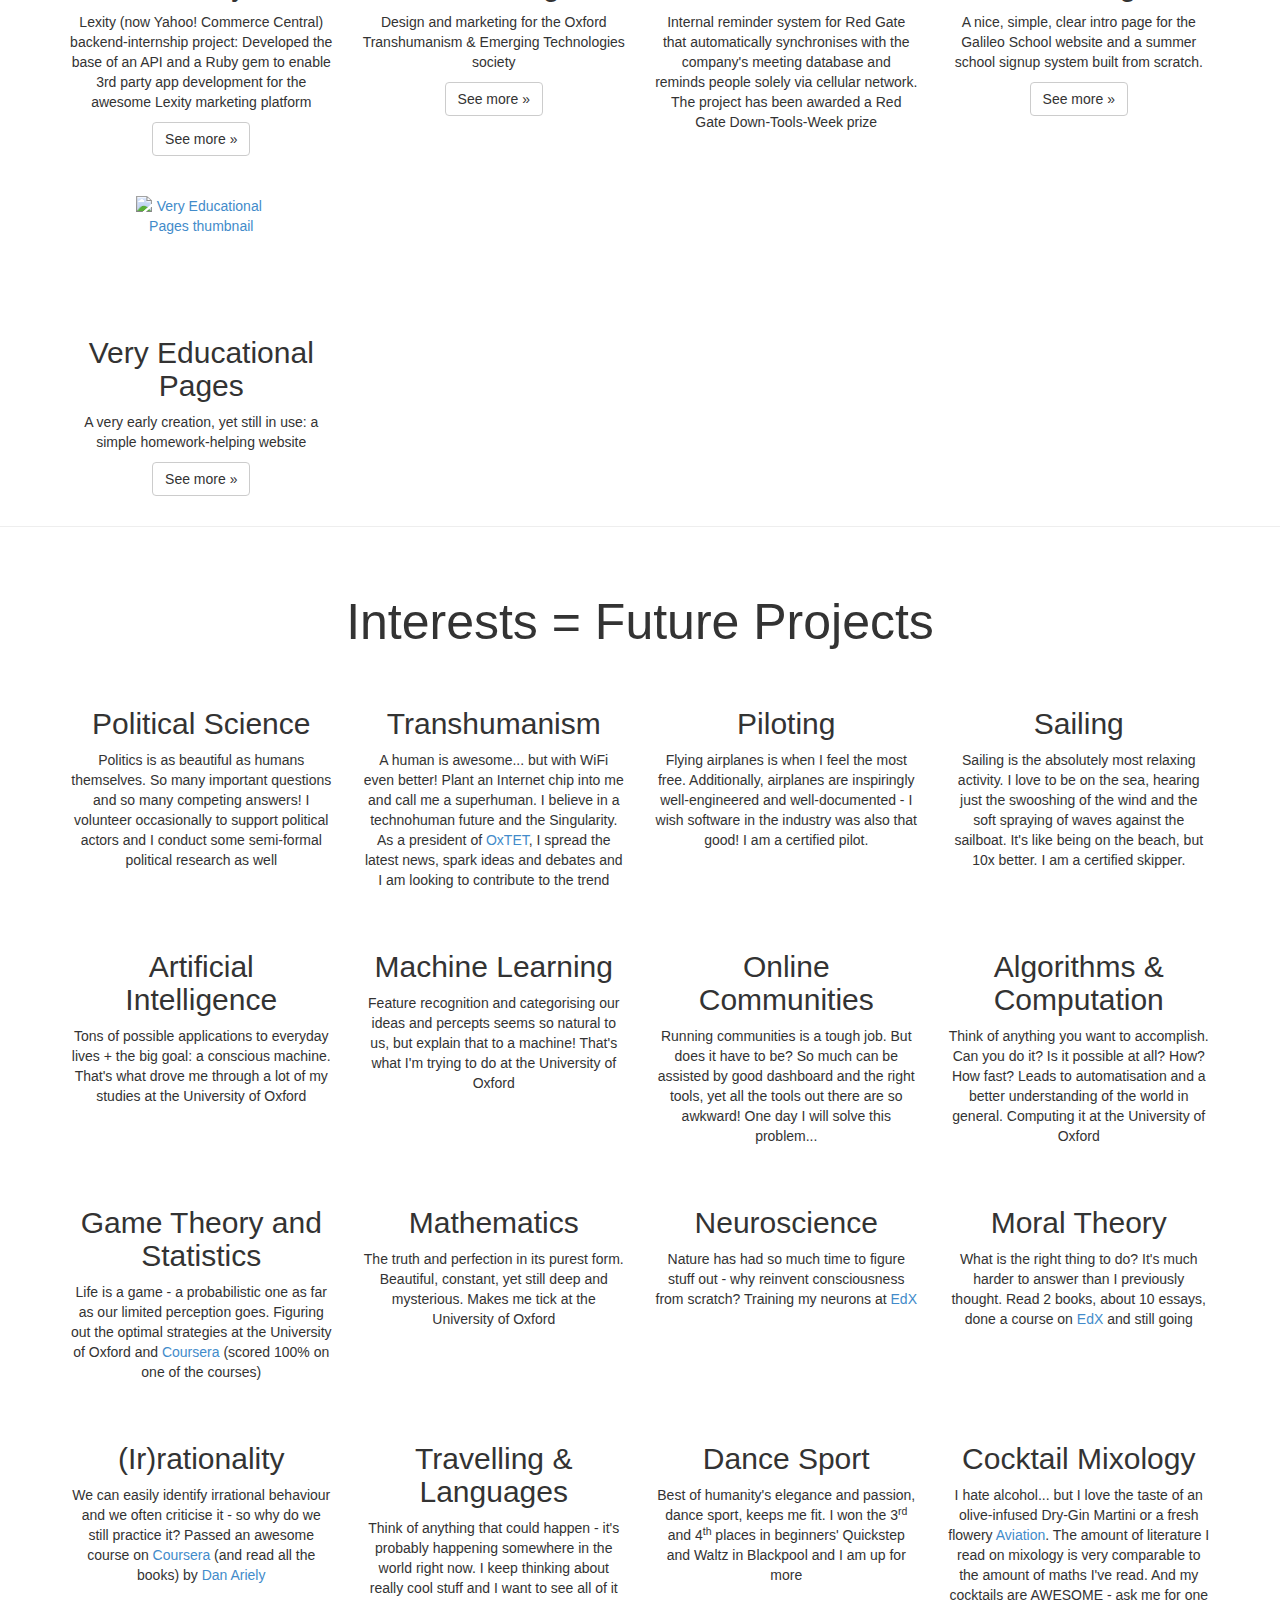
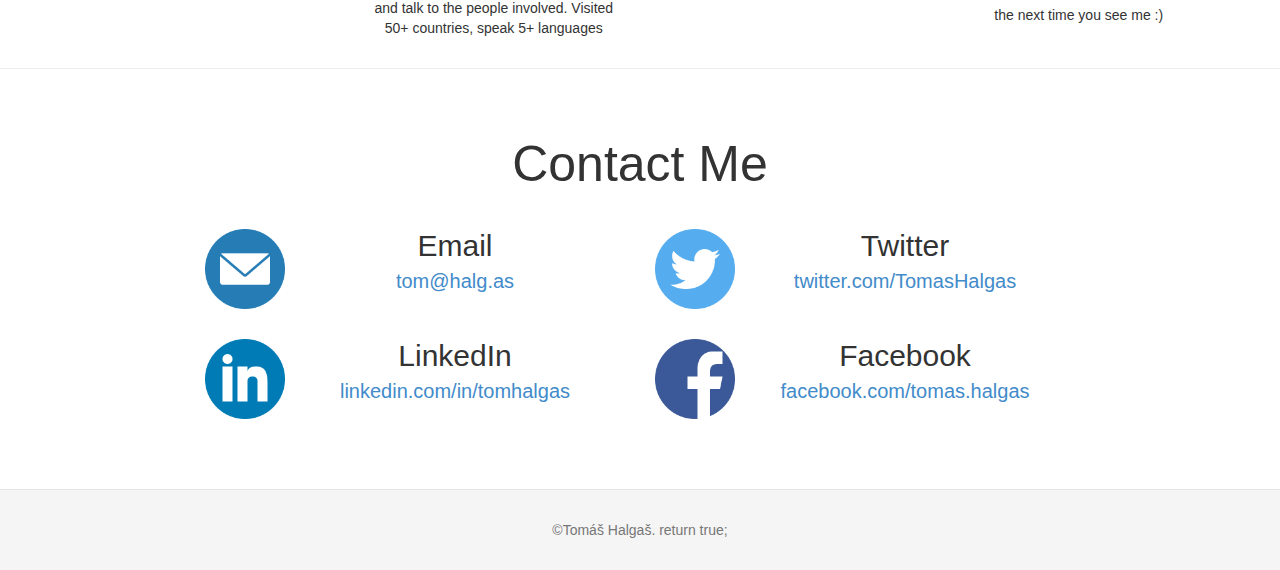
==== commit 048bf1f5: "Changed from CTO to CEO of Sutro" ====
--- a/index.html
+++ b/index.html
@@ -94,7 +94,7 @@
               </div>
             </a>
           </div>
-          <h2>Cofounder and CTO</h2>
+          <h2>Cofounder and CEO</h2>
           <p>Developing Sutro, an AI-powered platform for building apps in minutes.</p>
           <p><a class="btn btn-default" href="https://sutro.xyz/" role="button" target="_blank">See more »</a></p>
         </div>
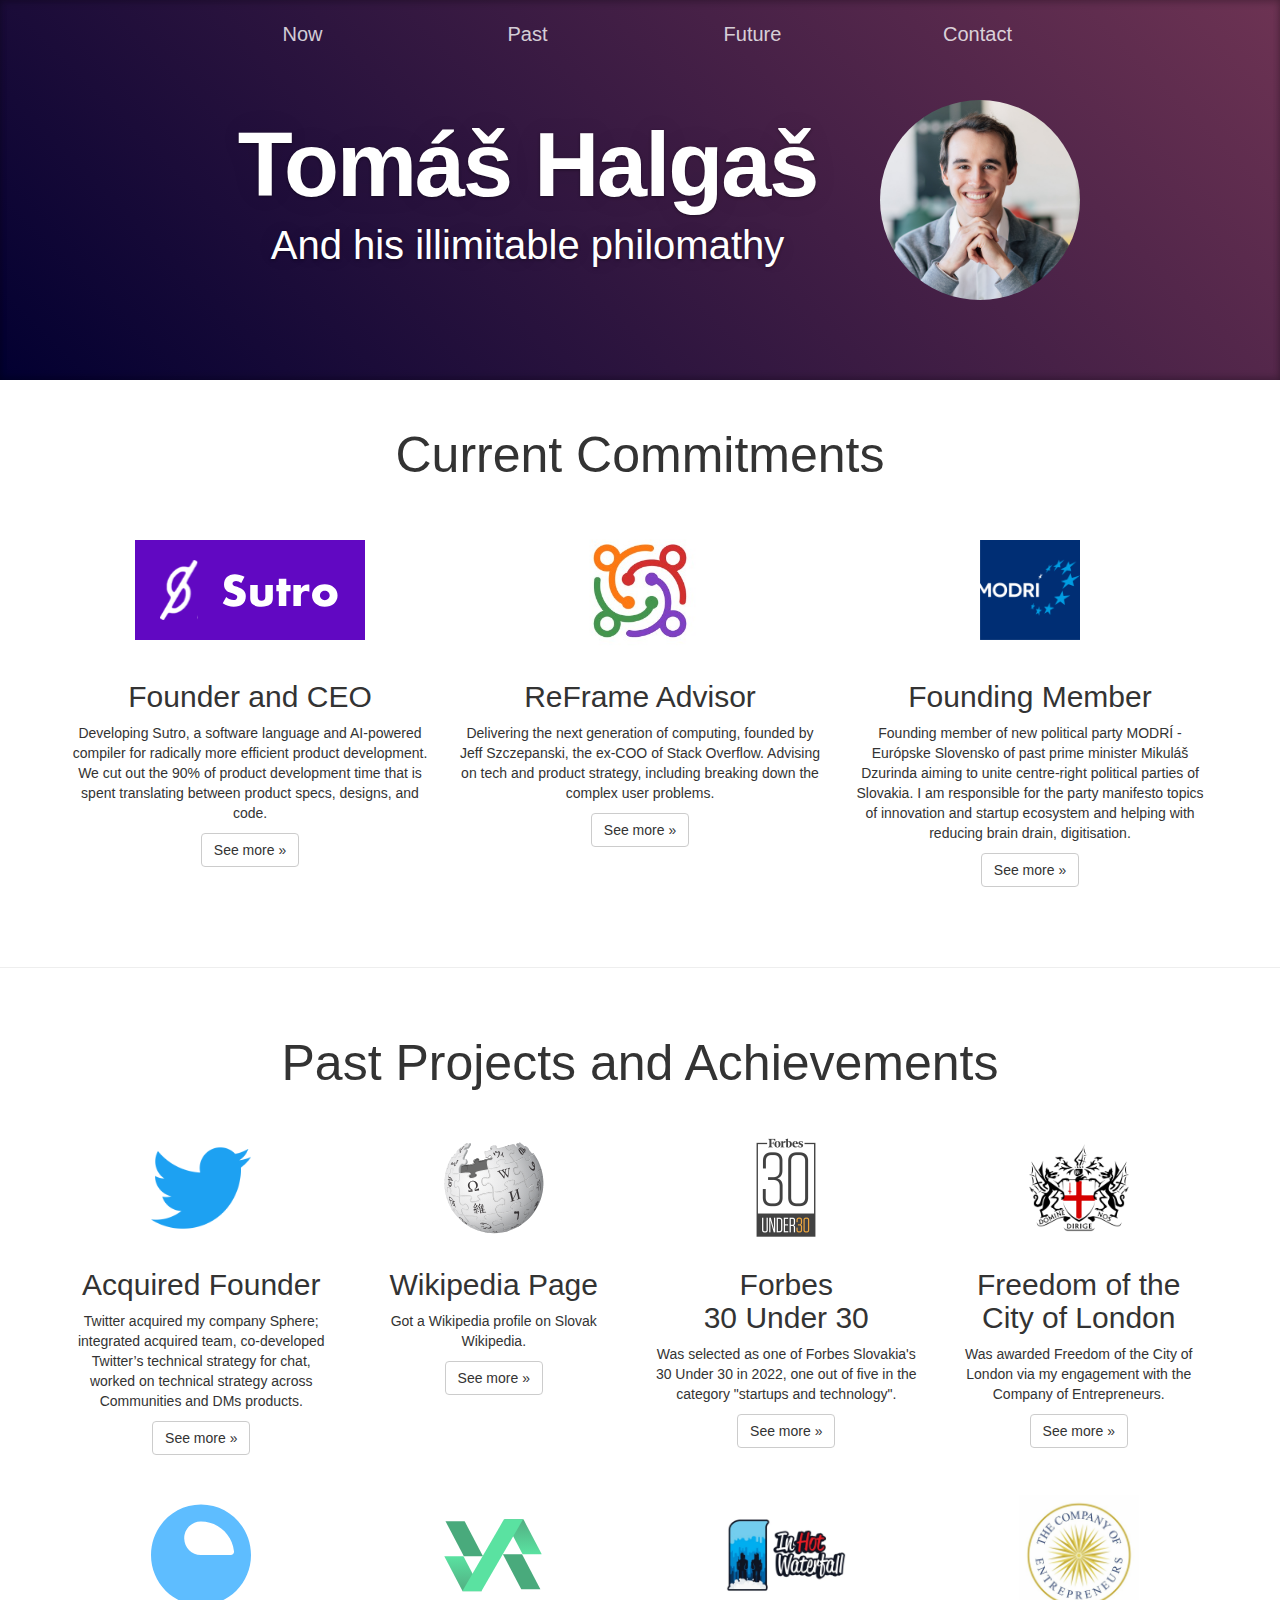
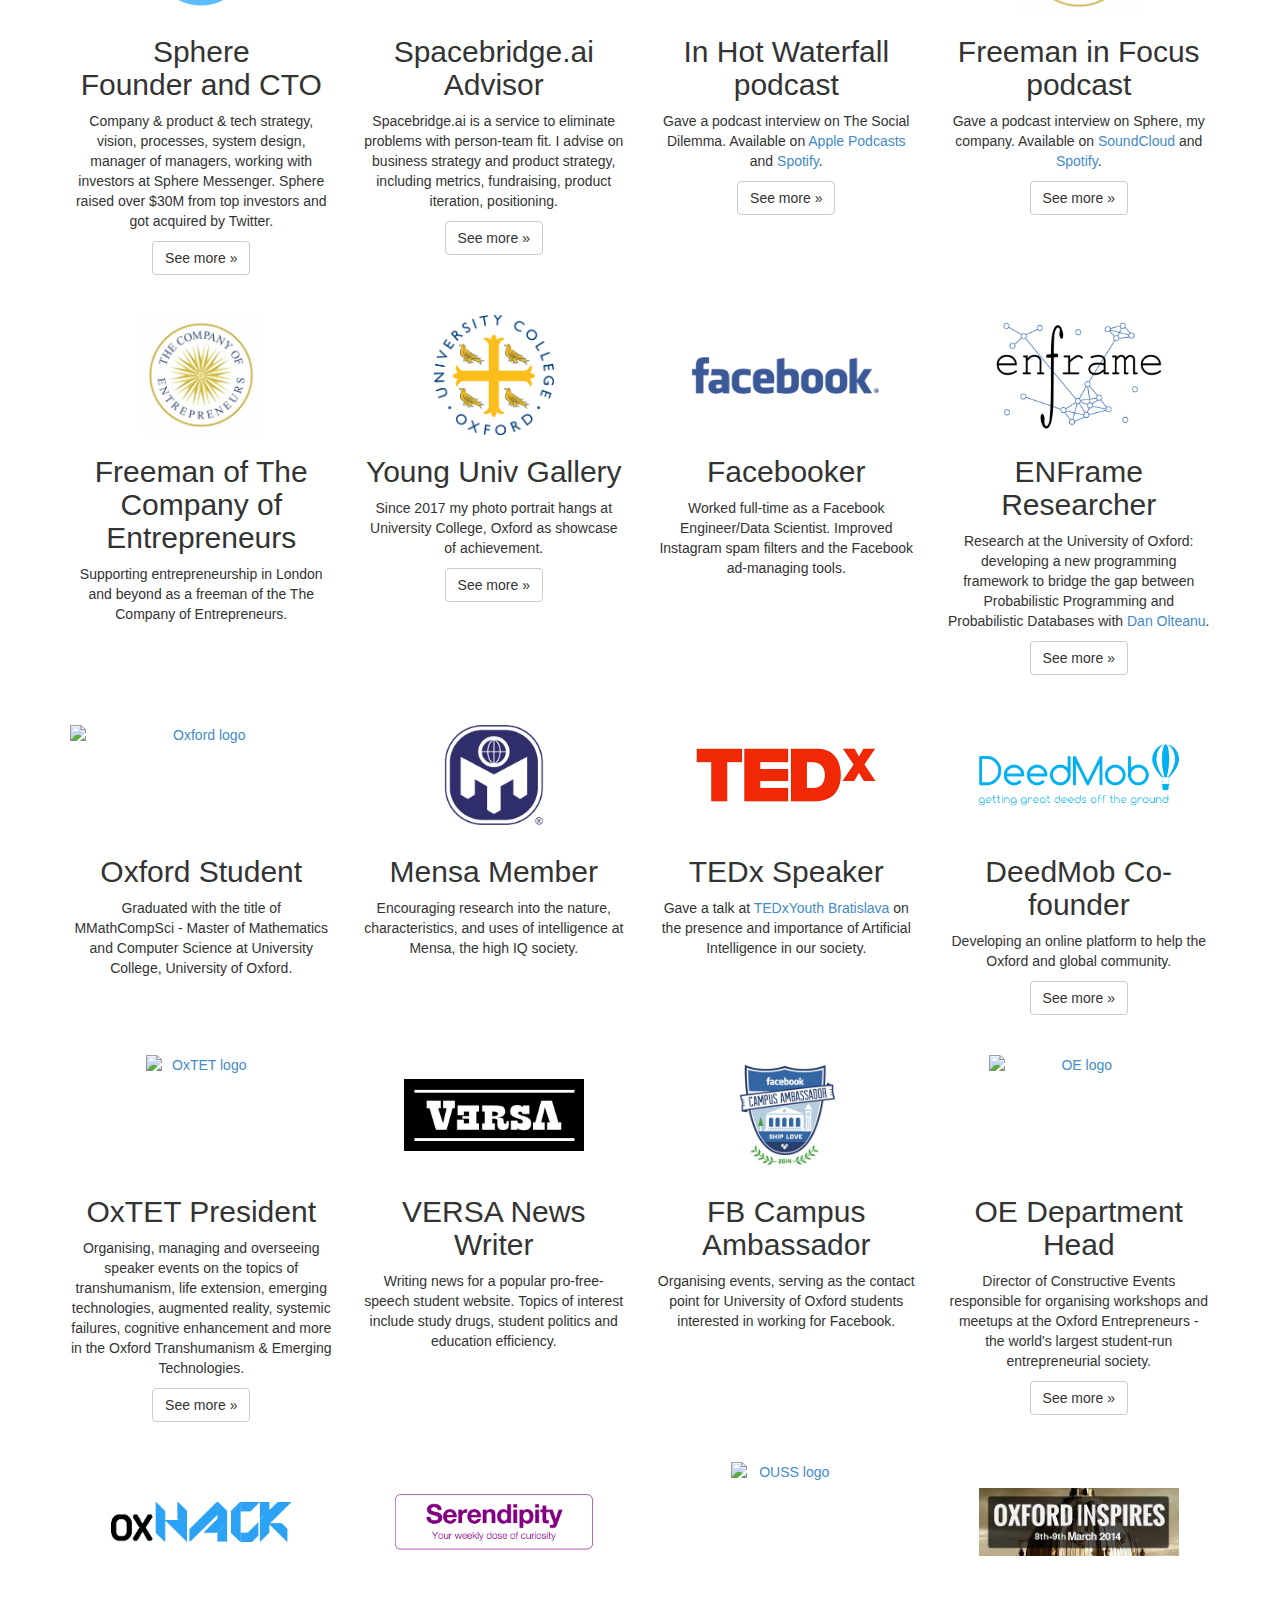
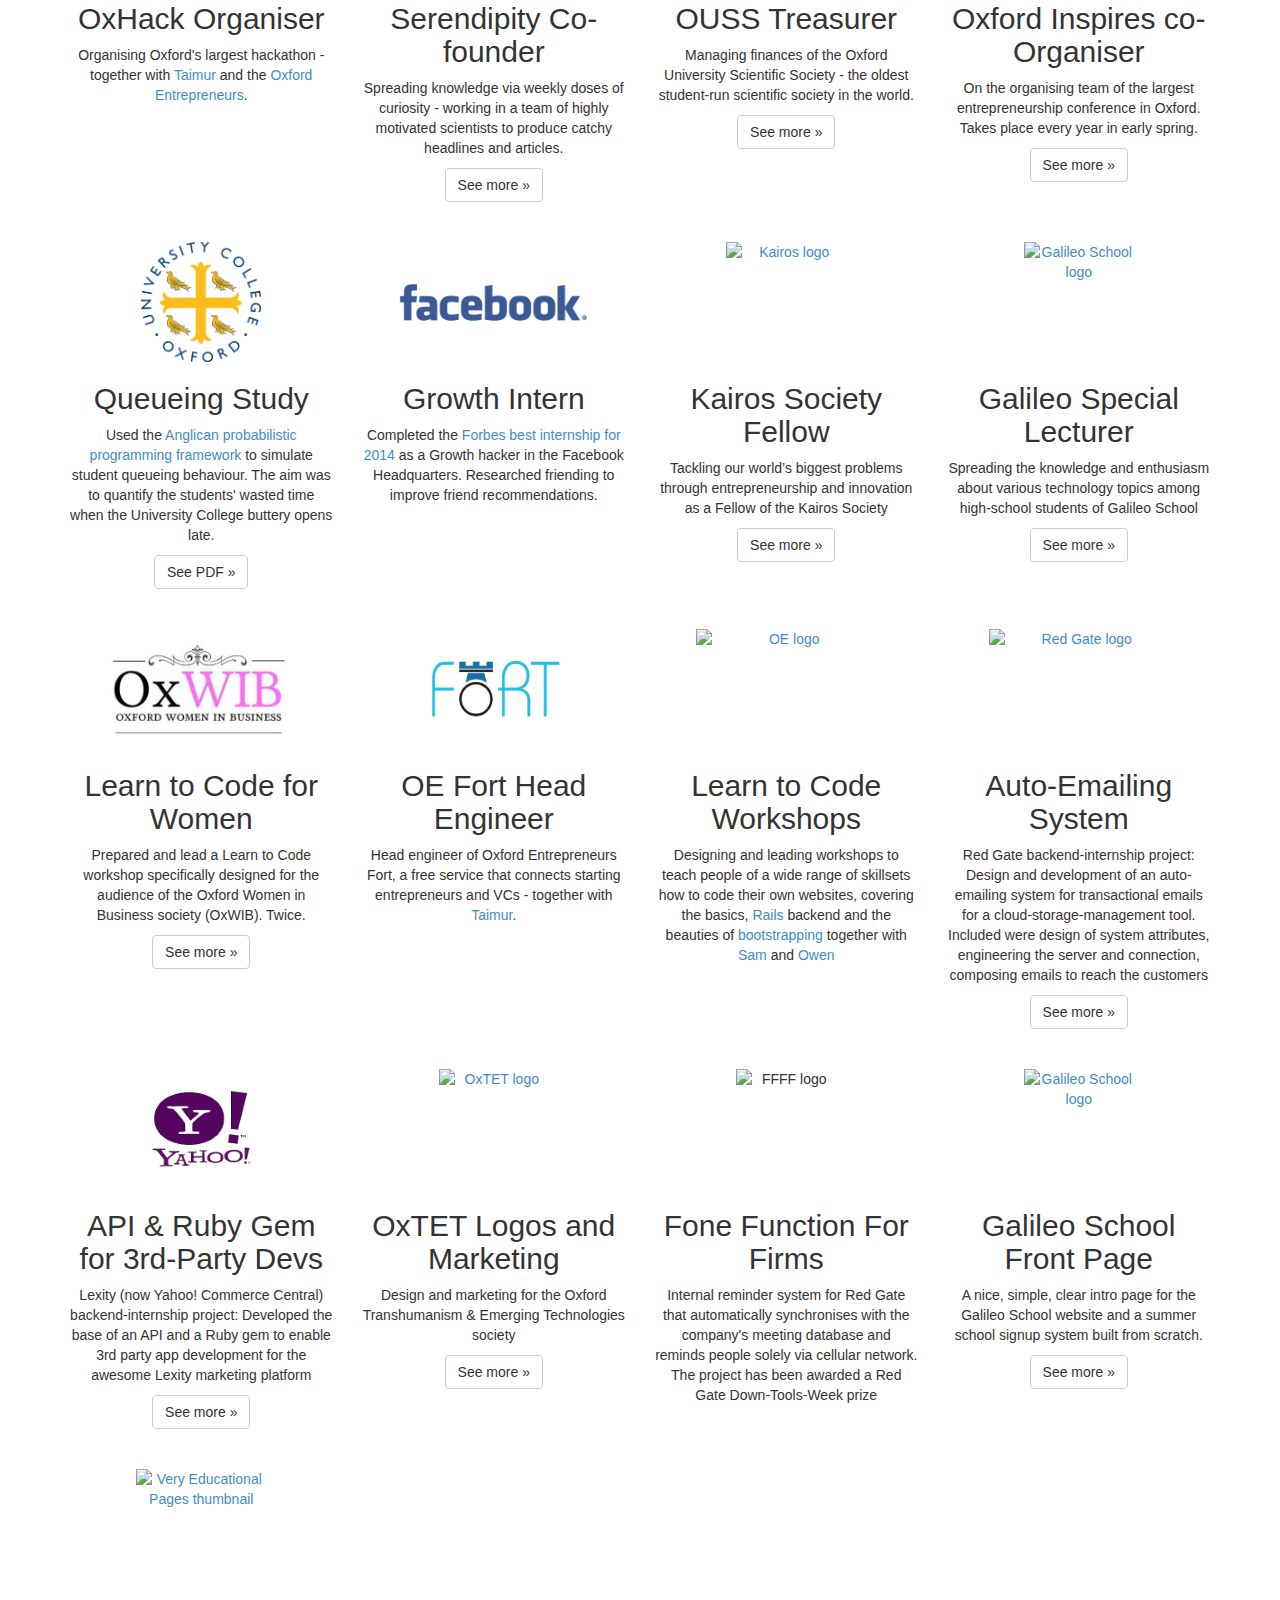
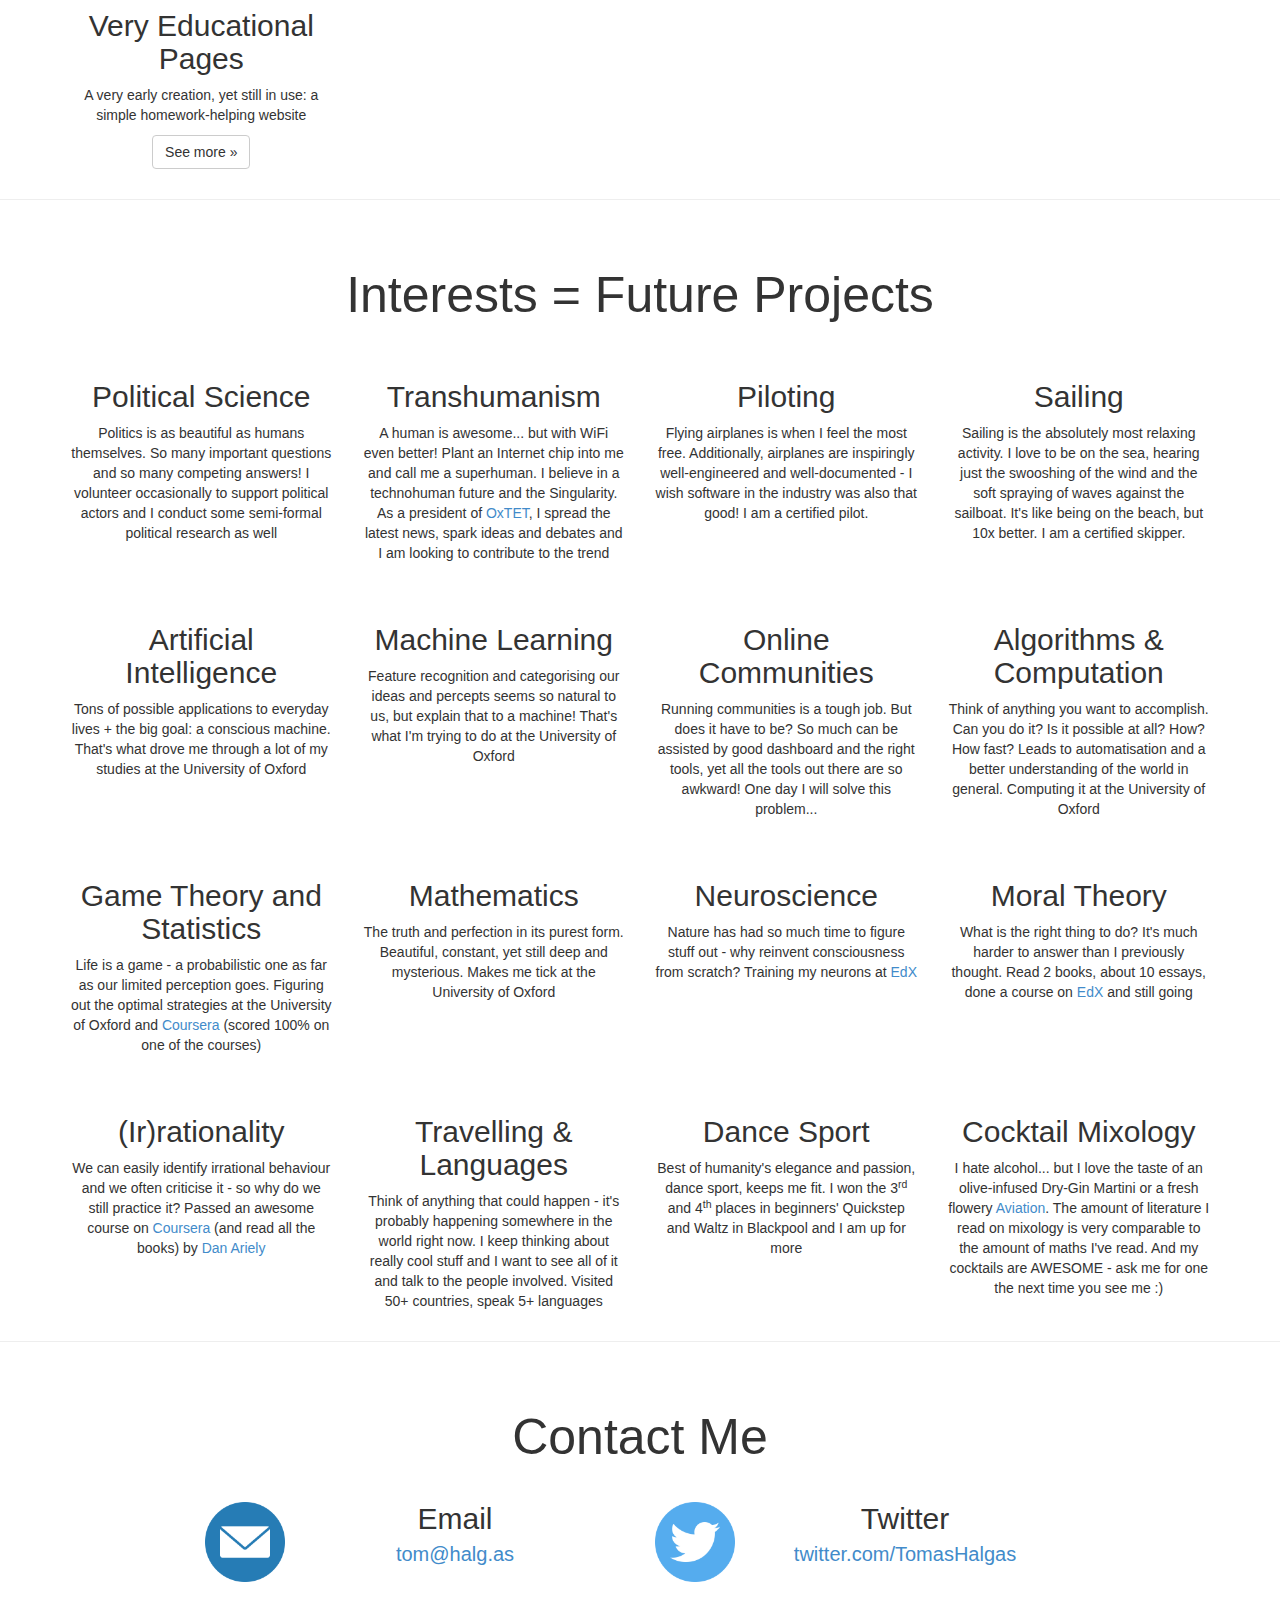
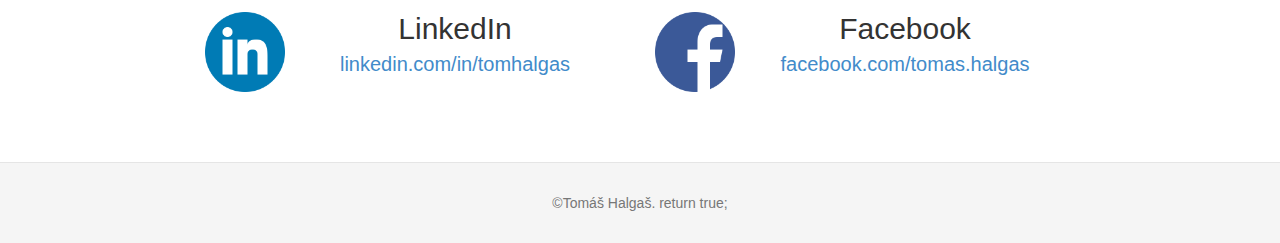
==== commit d5a0761a: "Removed Biind, updated texts for current commitments" ====
--- a/index.html
+++ b/index.html
@@ -86,7 +86,7 @@
       <div style="width:100%;height:30px"></div>
 
       <div class="row">
-        <div class="col-md-4 col-md-offset-4">
+        <div class="col-md-4">
           <div class="img-div-4">
             <a href="https://sutro.xyz/" target="_blank">
               <div style="width: 230px; height: 100px; background-color: rgb(97,8,194);">
@@ -94,34 +94,20 @@
               </div>
             </a>
           </div>
-          <h2>Cofounder and CEO</h2>
-          <p>Developing Sutro, an AI-powered platform for building apps in minutes.</p>
+          <h2>Founder and CEO</h2>
+          <p>Developing Sutro, a software language and AI-powered compiler for radically more efficient product development. We cut out the 90% of product development time that is spent translating between product specs, designs, and code.</p>
           <p><a class="btn btn-default" href="https://sutro.xyz/" role="button" target="_blank">See more »</a></p>
         </div>
-      </div>
-
-      <div style="width:100%;height:30px"></div>
-      <div class="row">
+
         <div class="col-md-4">
           <div class="img-div-4">
             <a href="https://www.reframetech.com/" target="_blank">
               <img alt="Reframe logo" style="width: 120px;" src="img/reframe.jpg"/>
             </a>
           </div>
-          <h2>Reframe Advisor</h2>
-          <p>Delivering the next generation of computing, founded by Jeff Szczepanski, the ex-COO of Stack Overflow. Advising on product strategy, including breaking down the complex user problems.</p>
+          <h2>ReFrame Advisor</h2>
+          <p>Delivering the next generation of computing, founded by Jeff Szczepanski, the ex-COO of Stack Overflow. Advising on tech and product strategy, including breaking down the complex user problems.</p>
           <p><a class="btn btn-default" href="https://www.reframetech.com/" role="button" target="_blank">See more »</a></p>
-        </div>
-
-        <div class="col-md-4">
-          <div class="img-div-4">
-            <a href="https://www.biindmusic.com/" target="_blank">
-              <img alt="Biind logo" style="width: 100px;" src="img/biind.png"/>
-            </a>
-          </div>
-          <h2>Biind Advisor</h2>
-          <p>A music platform for discovering up-and-coming artists. I advise on business strategy and product strategy, including metrics, fundraising, product iteration, positioning.</p>
-          <p><a class="btn btn-default" href="https://www.biindmusic.com/" role="button" target="_blank">See more »</a></p>
         </div>
 
         <div class="col-md-4">
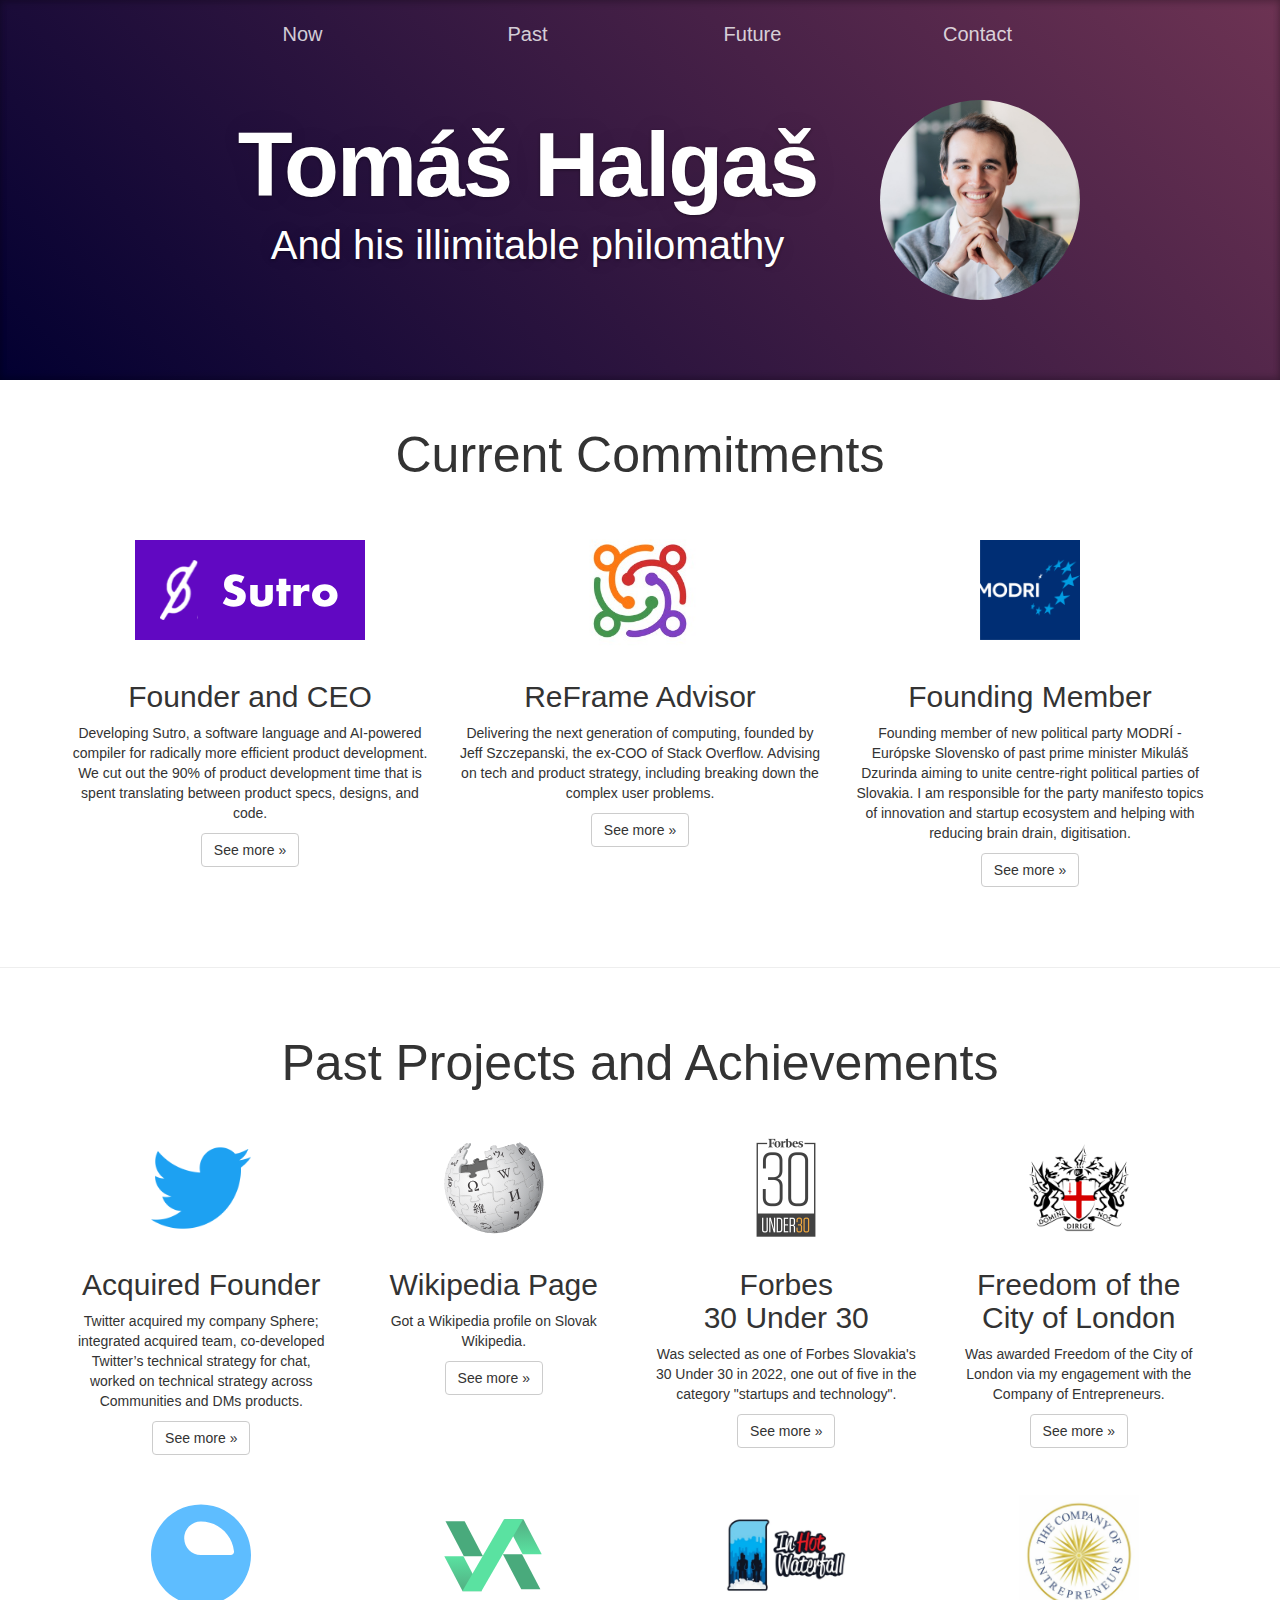
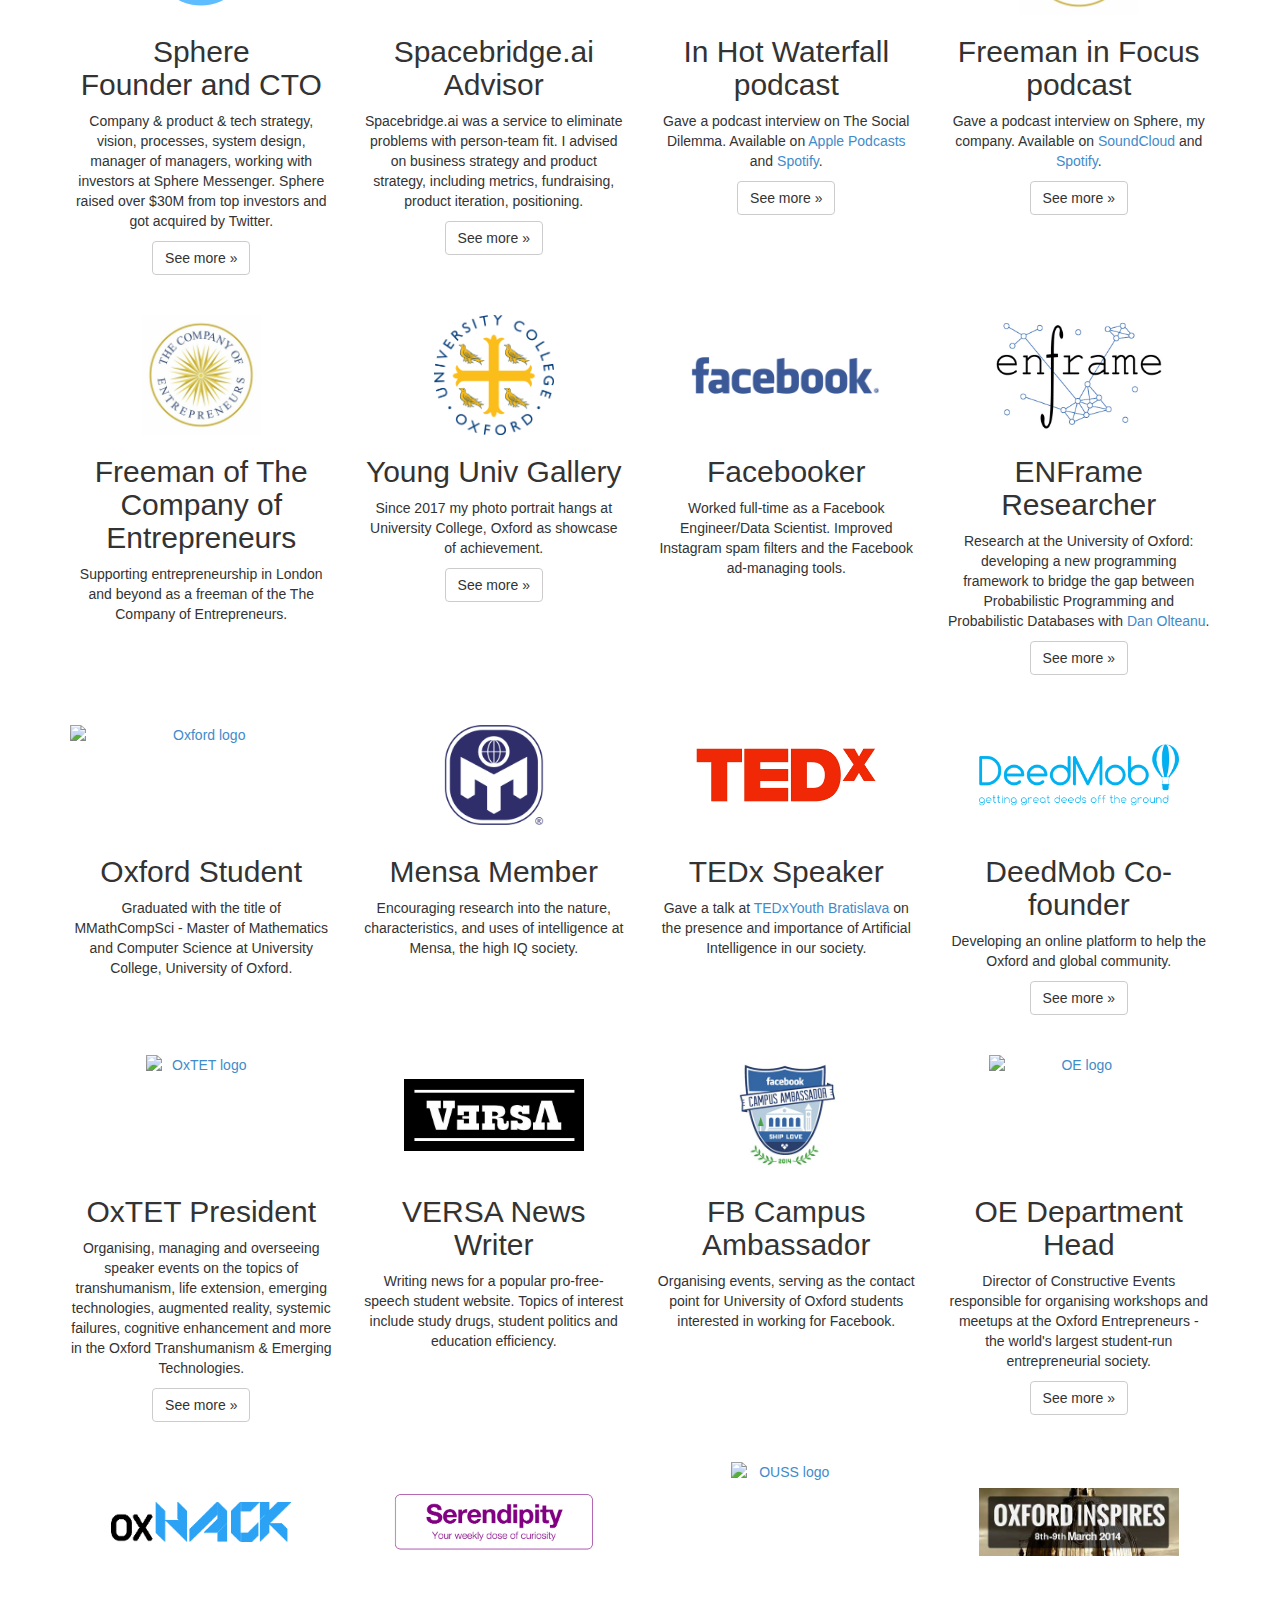
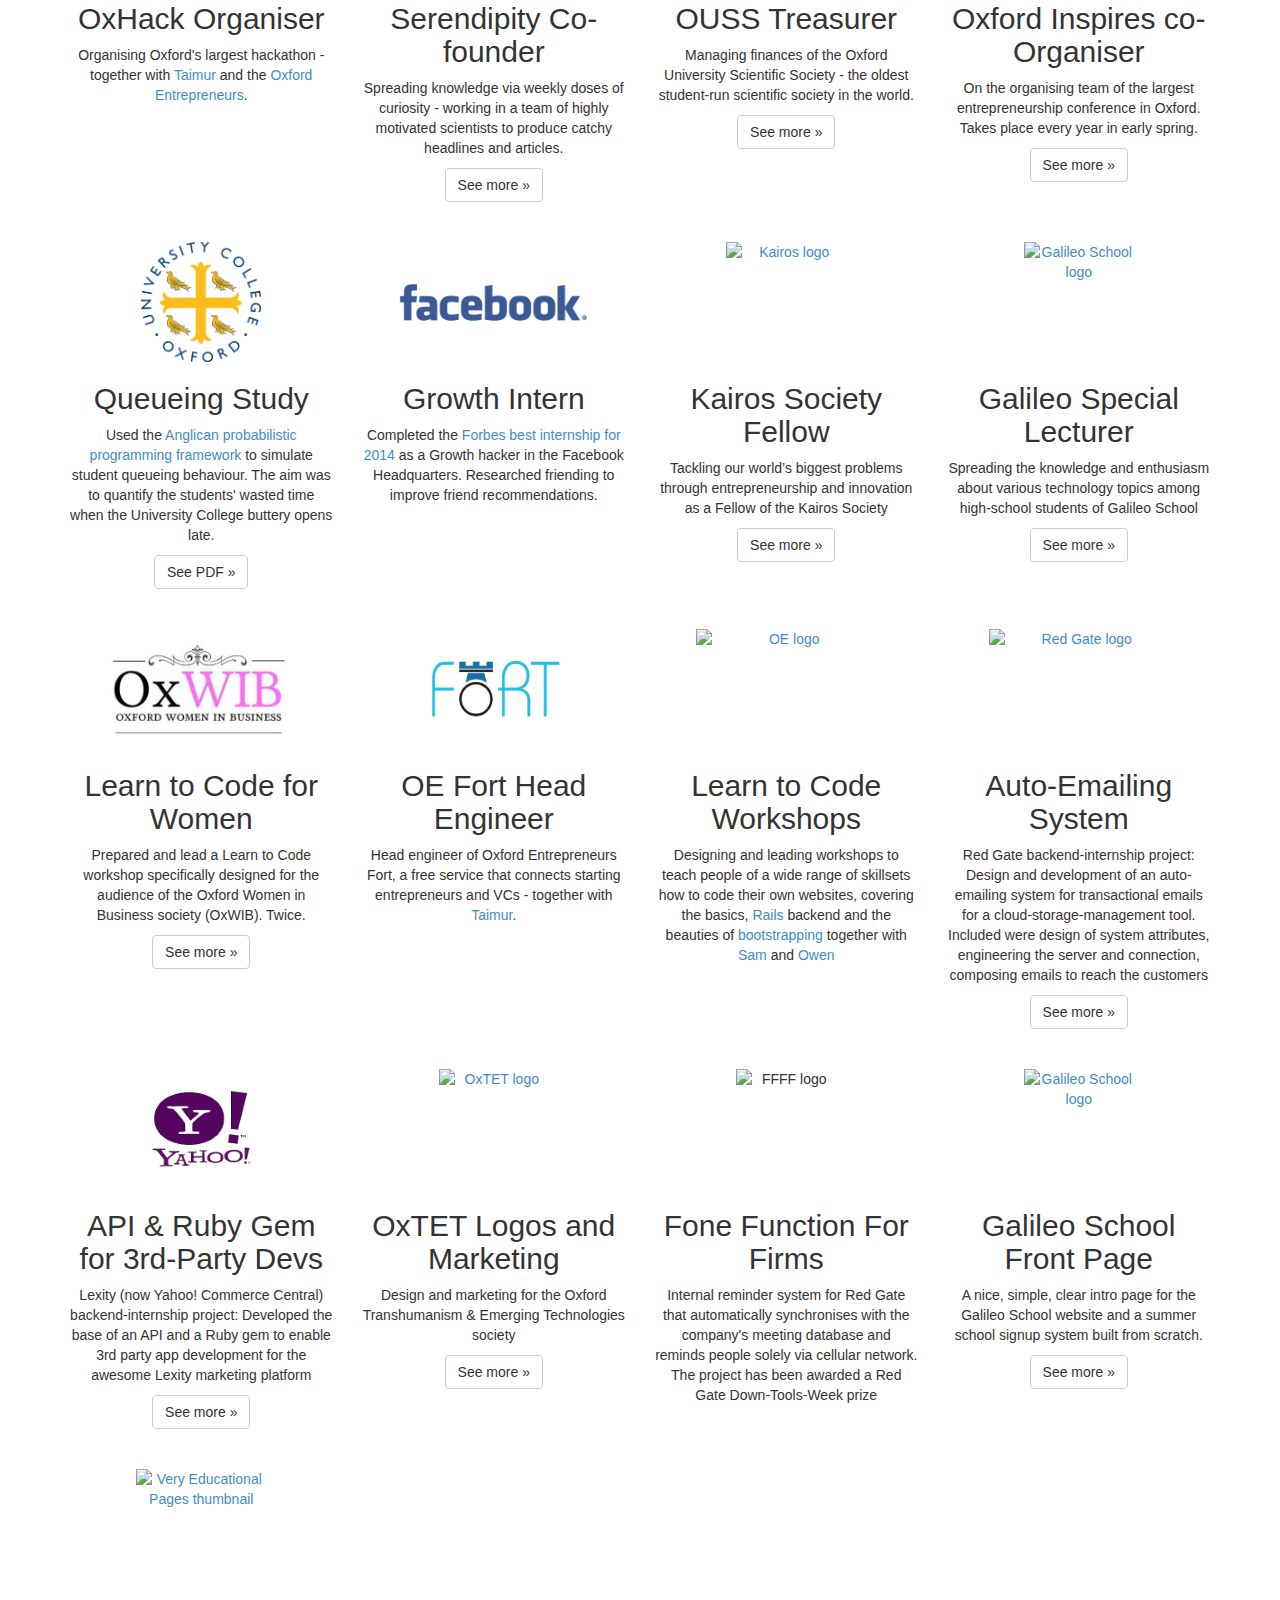
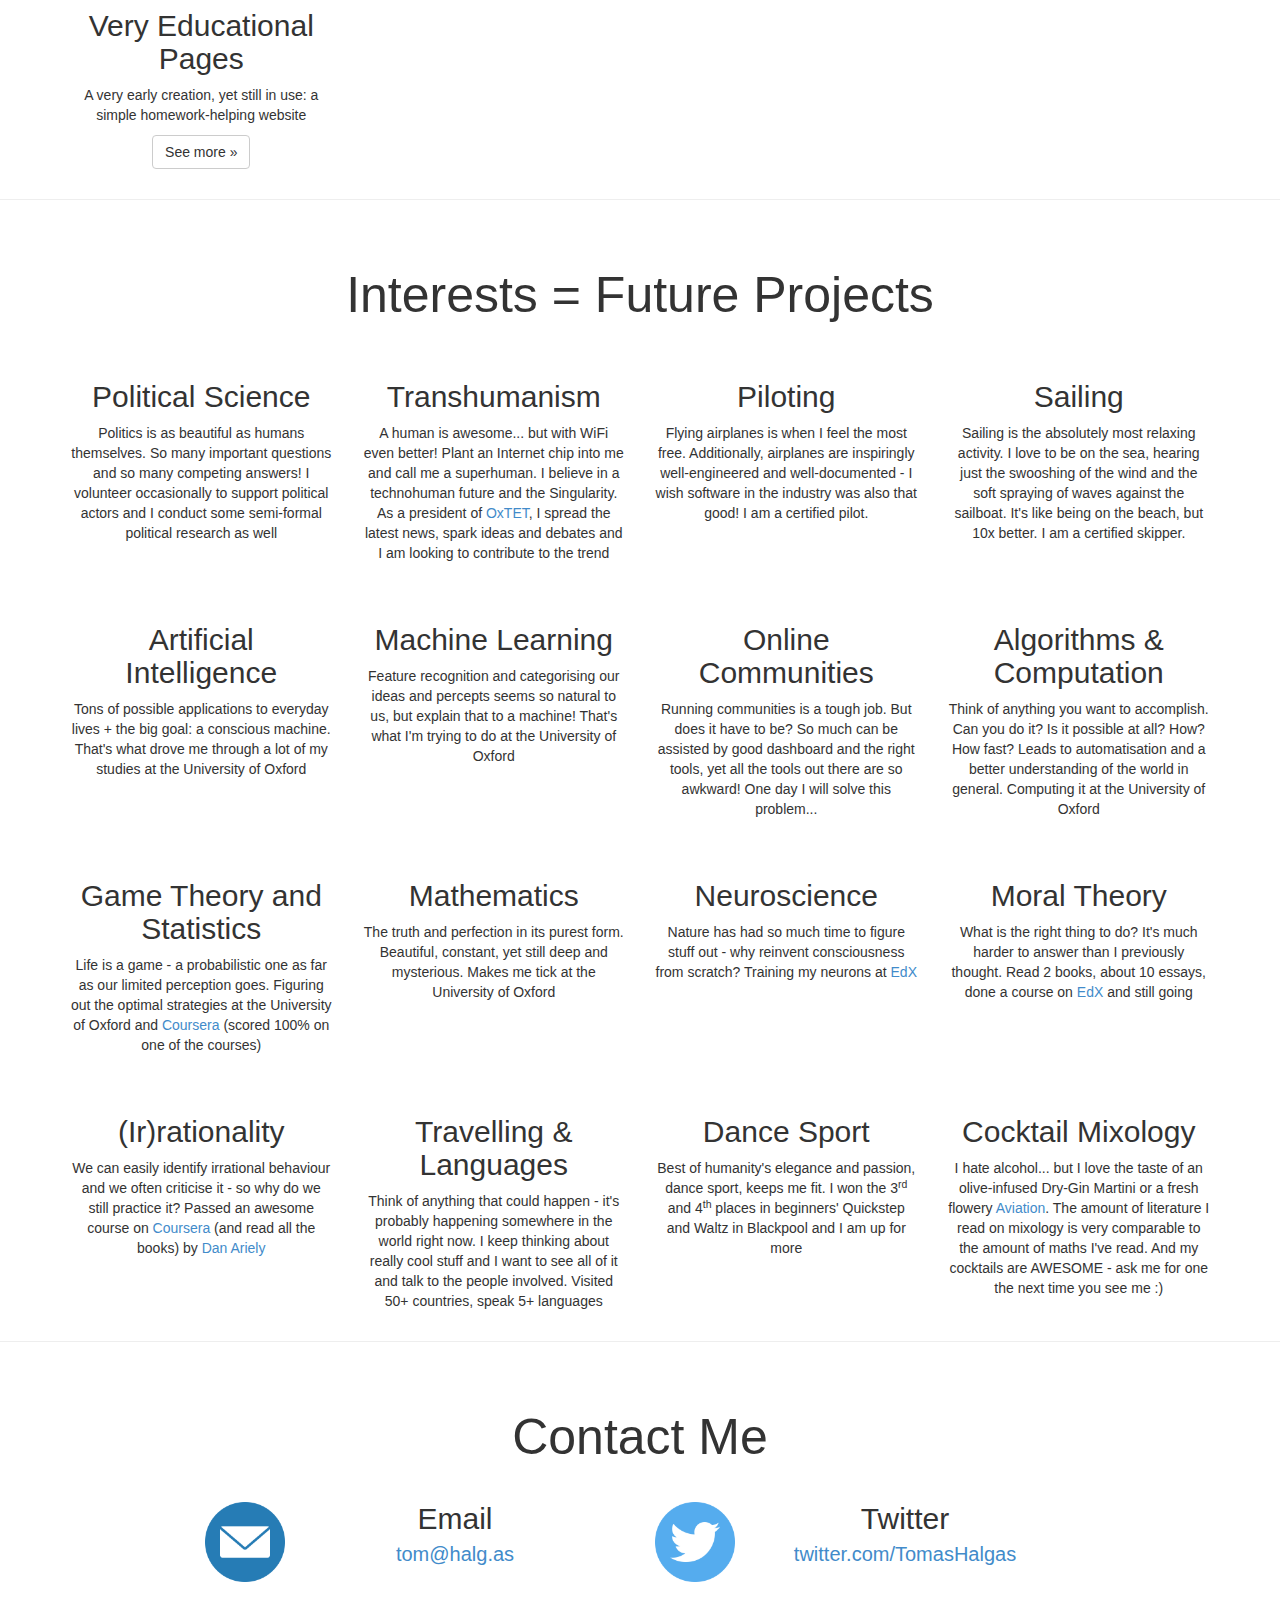
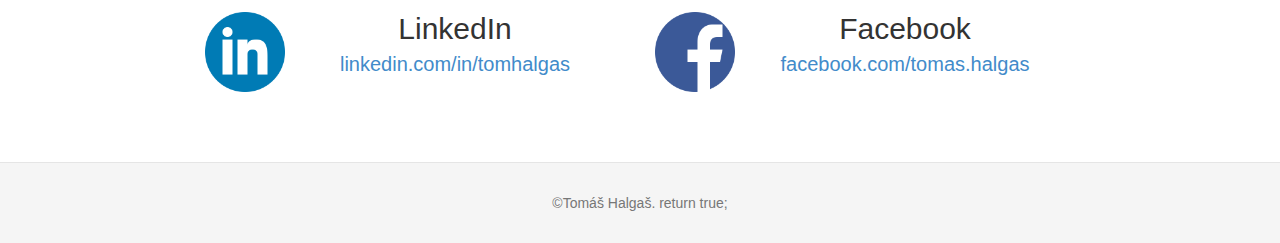
==== commit f37bdd95: "Updated Spacebridge text" ====
--- a/index.html
+++ b/index.html
@@ -199,7 +199,7 @@
             </a>
           </div>
           <h2>Spacebridge.ai Advisor</h2>
-          <p>Spacebridge.ai is a service to eliminate problems with person-team fit. I advise on business strategy and product strategy, including metrics, fundraising, product iteration, positioning.</p>
+          <p>Spacebridge.ai was a service to eliminate problems with person-team fit. I advised on business strategy and product strategy, including metrics, fundraising, product iteration, positioning.</p>
           <p><a class="btn btn-default" href="https://app.spacebridge.ai/" role="button" target="_blank">See more »</a></p>
         </div>
 
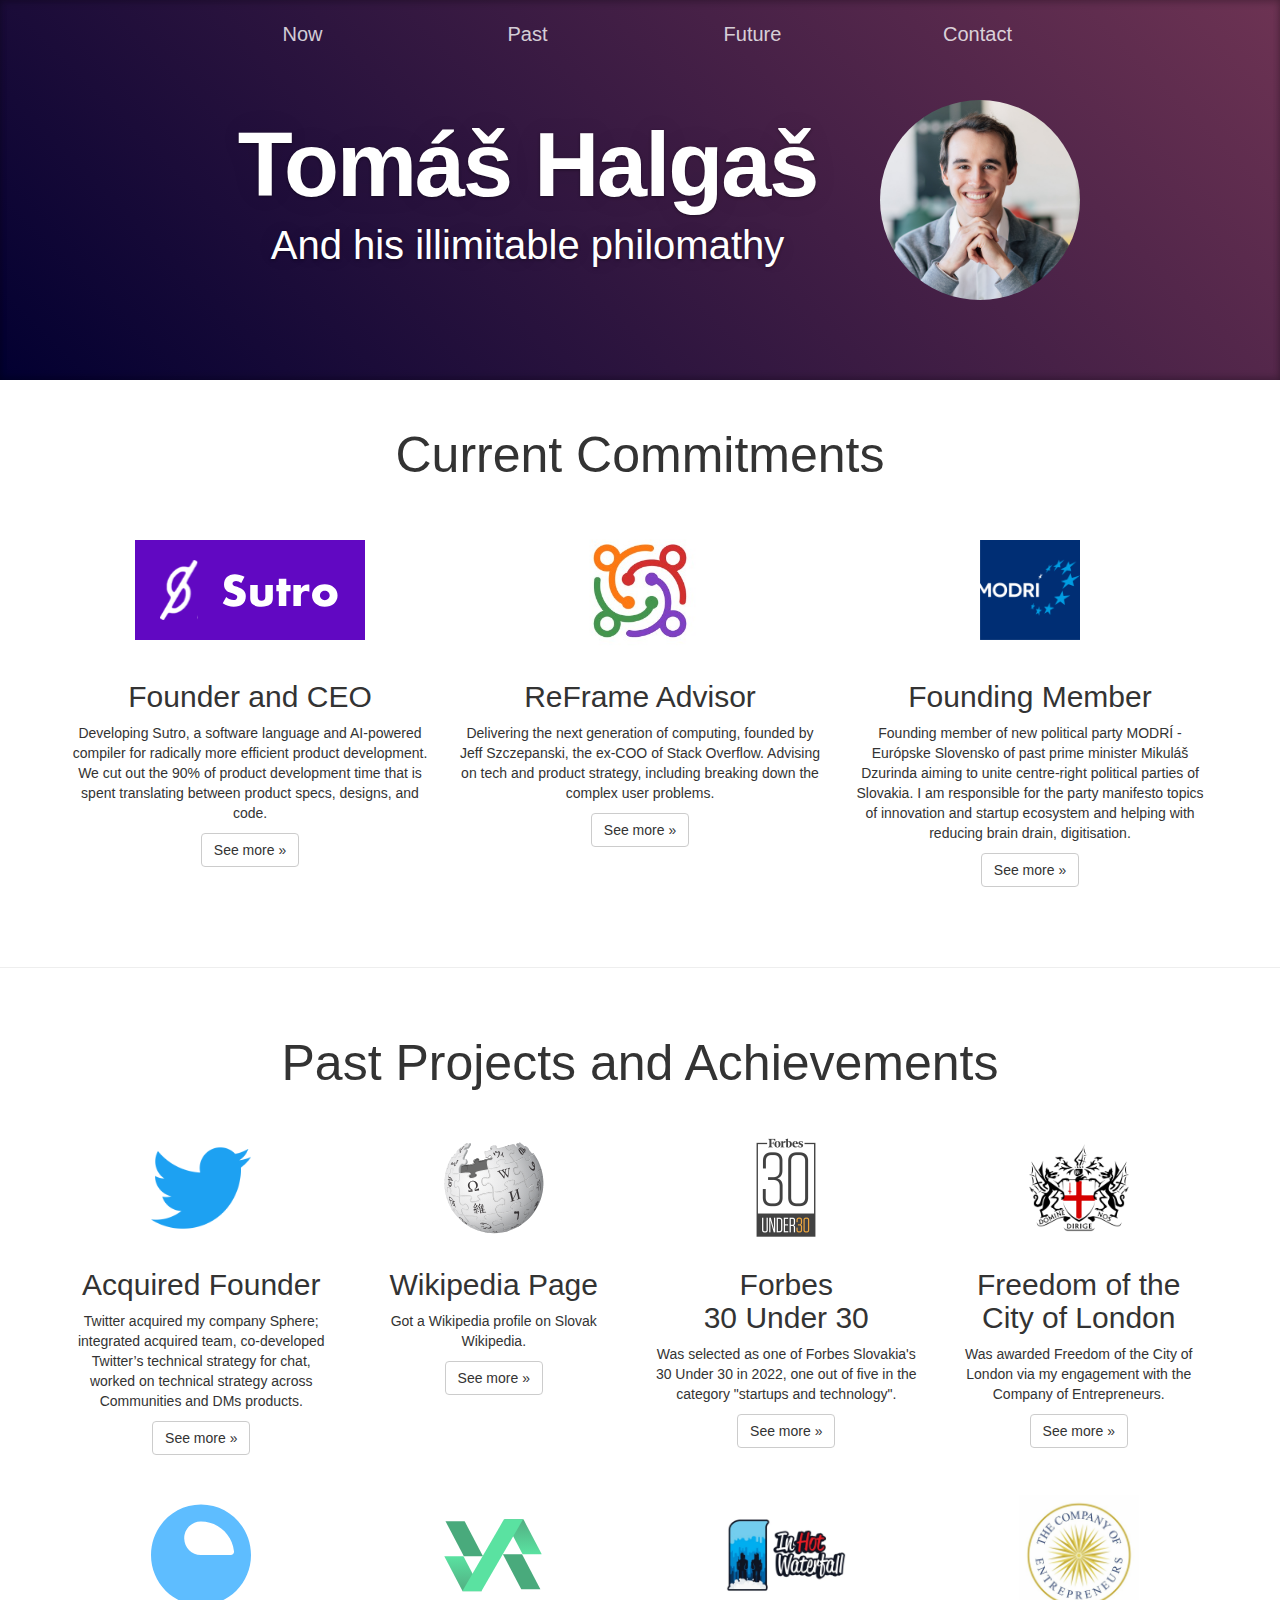
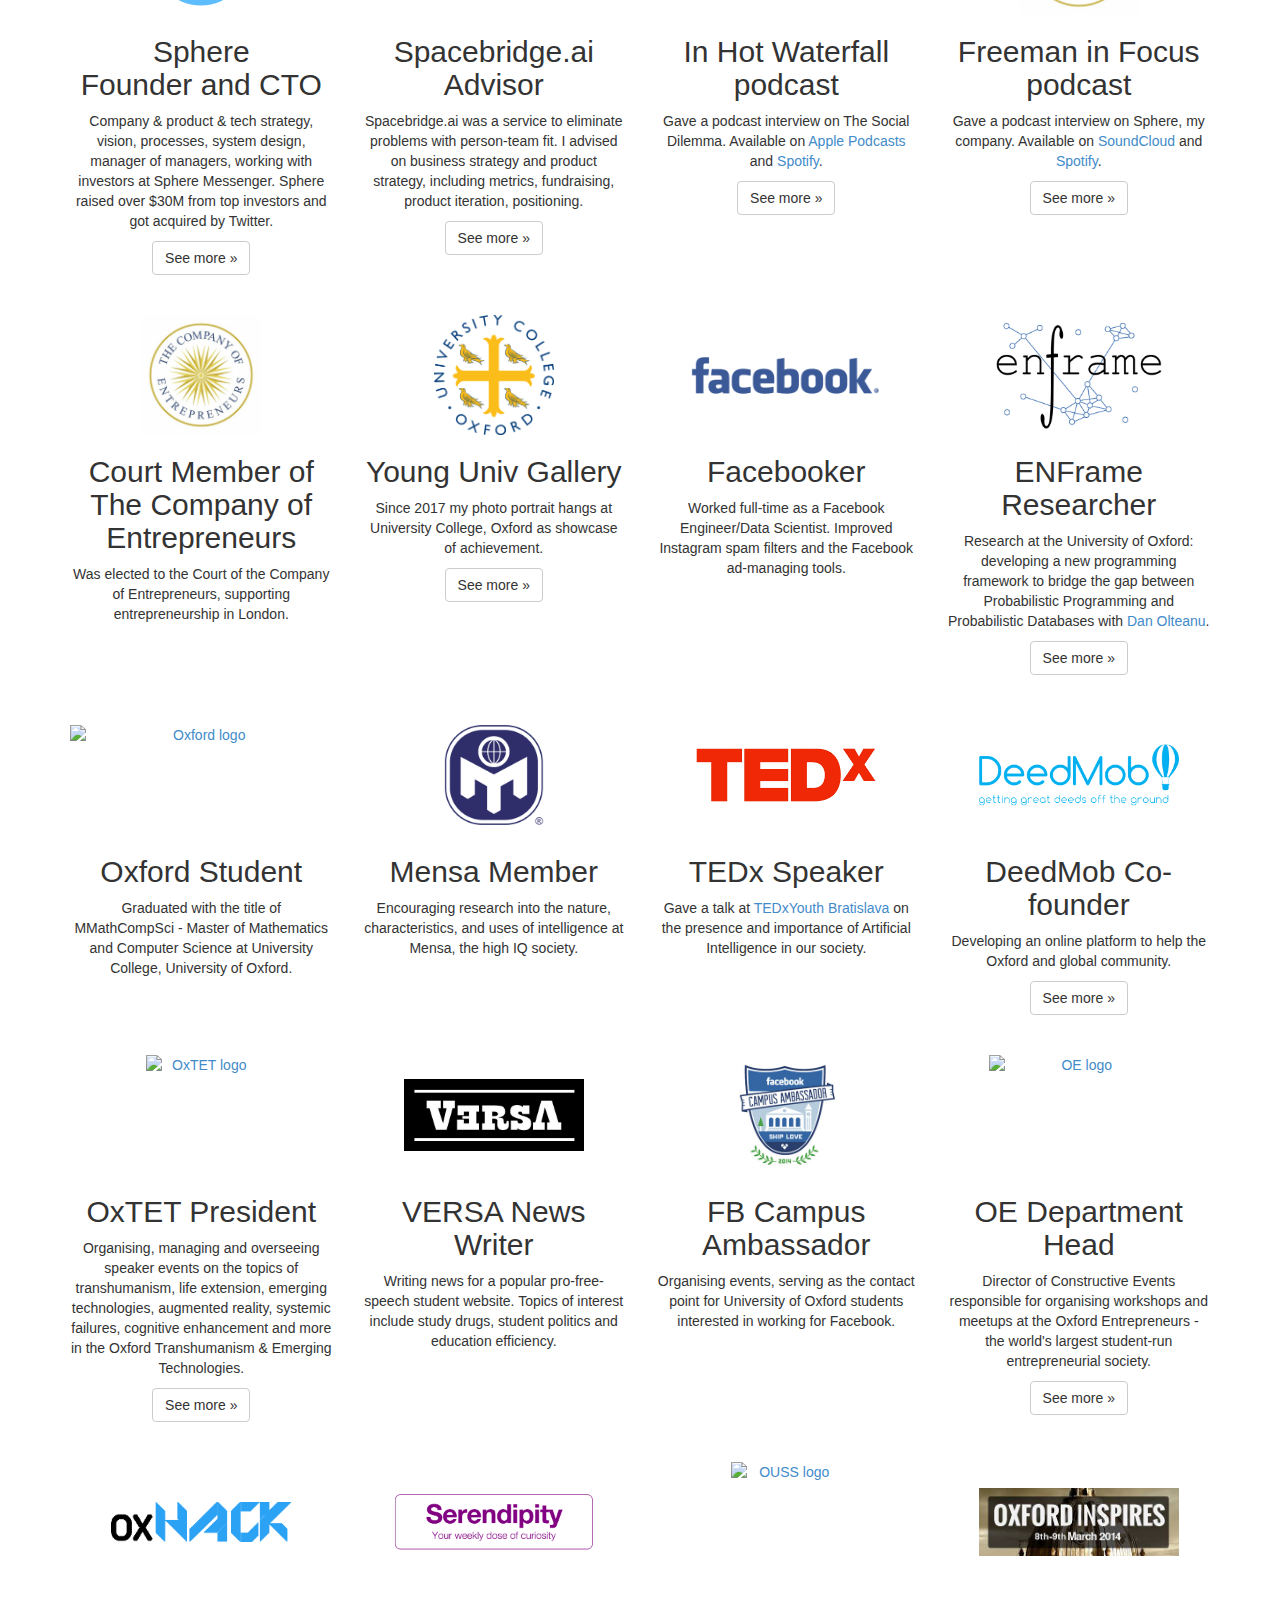
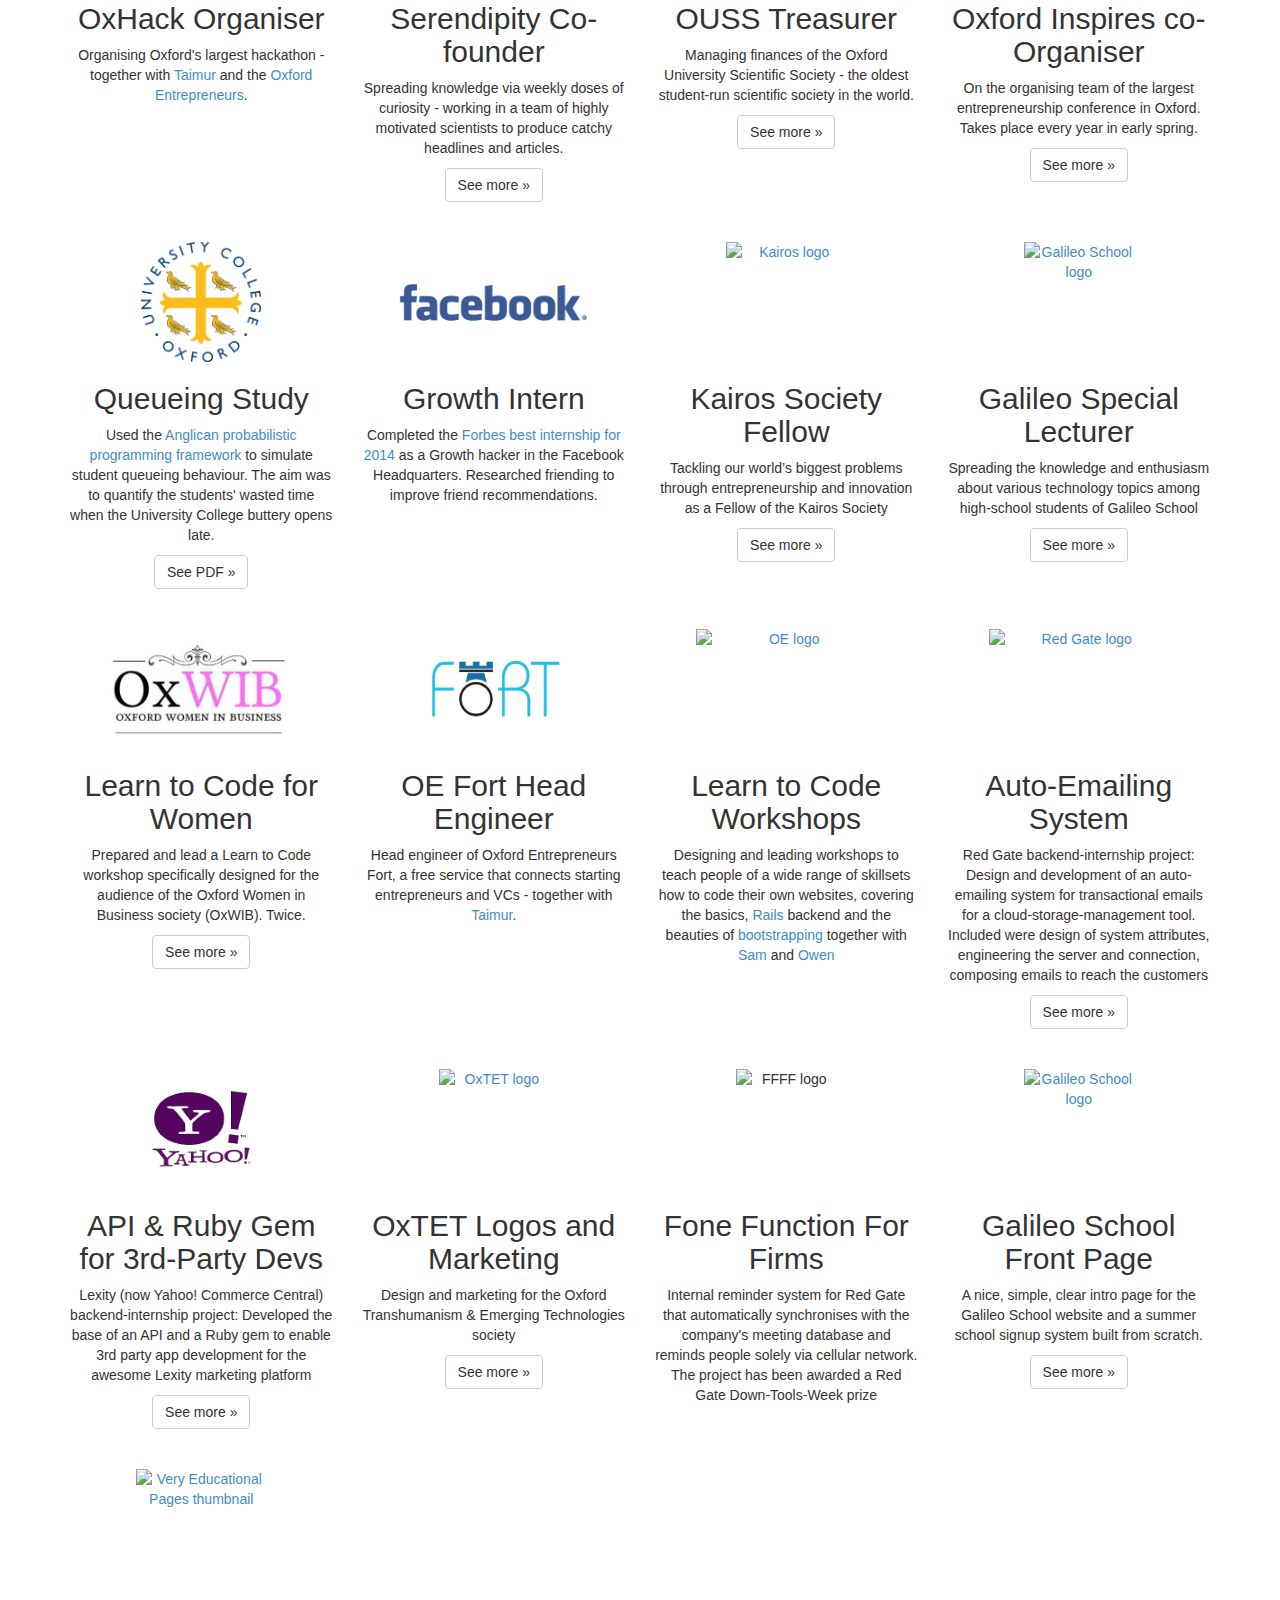
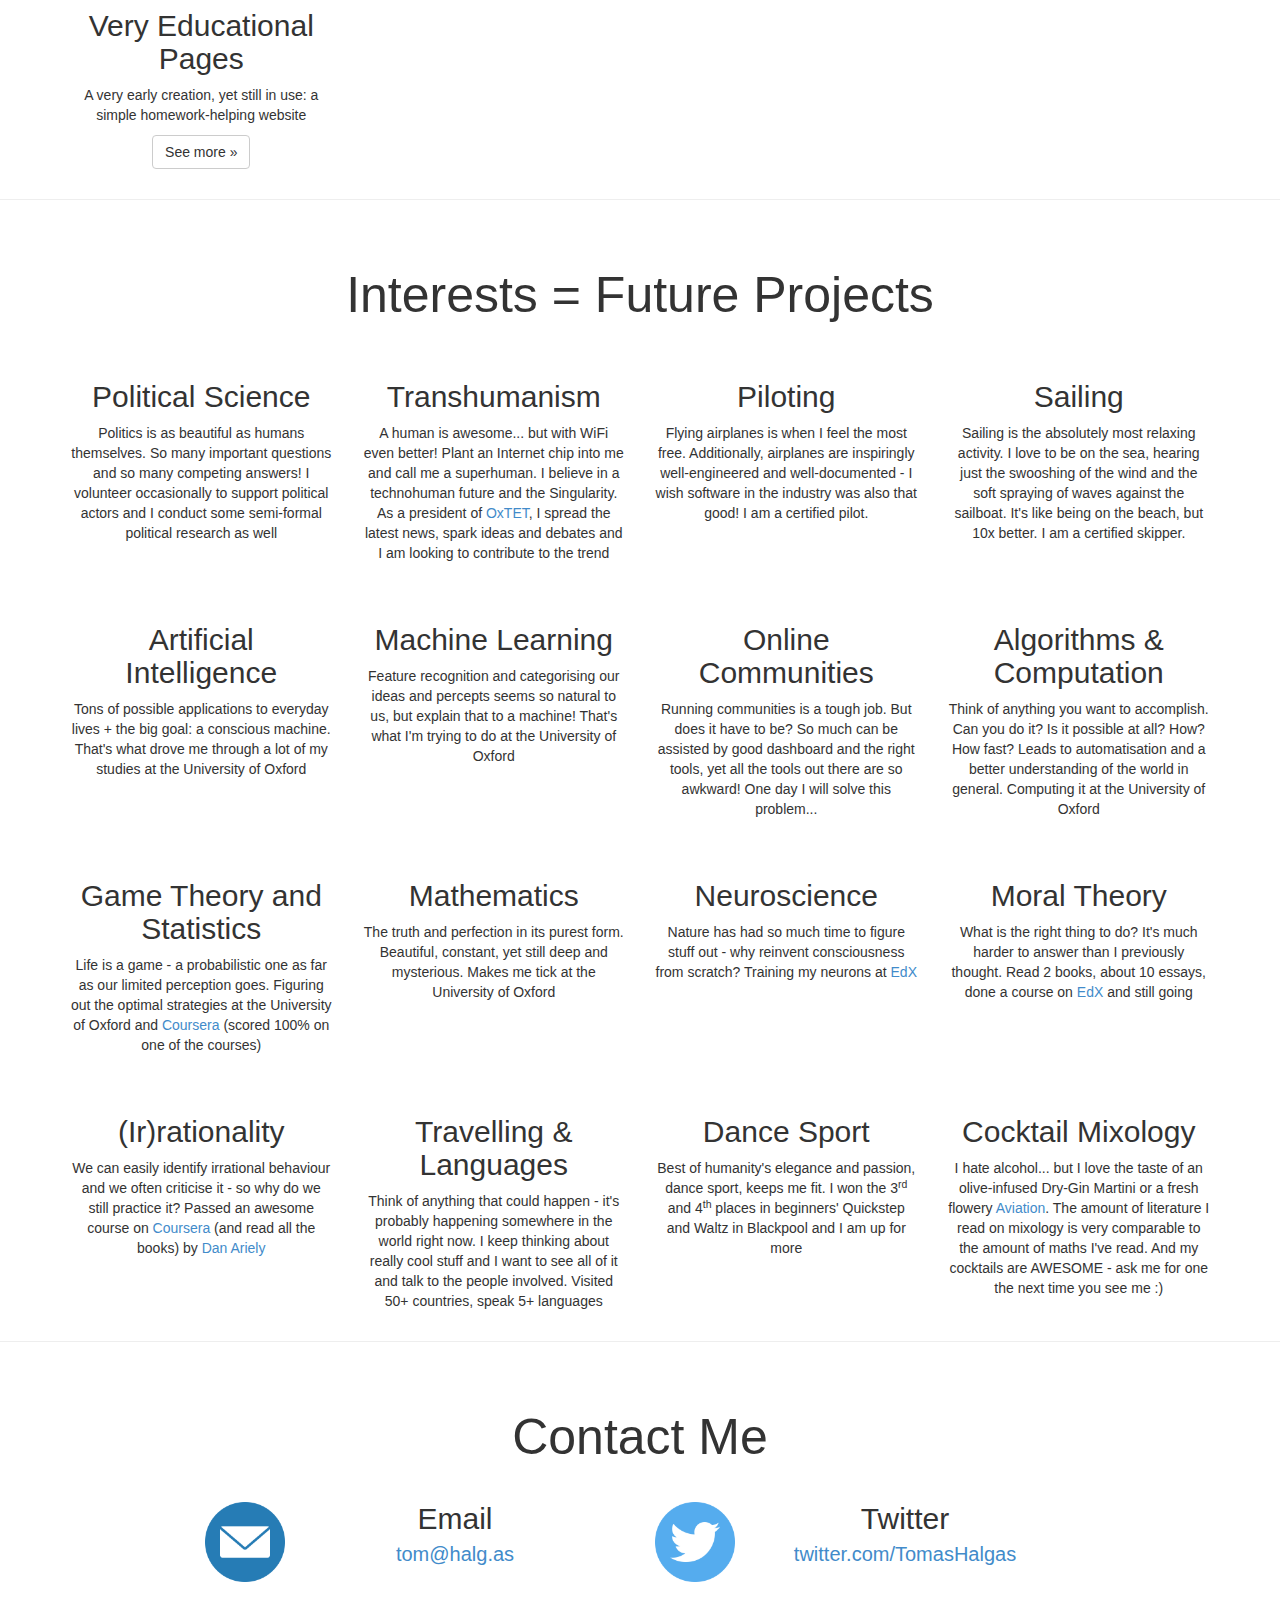
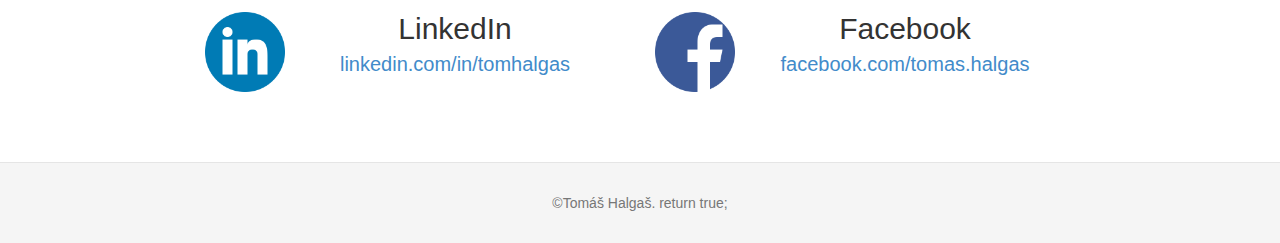
==== commit 3f76fbfe: "Updated Company of Entrepreneurs text" ====
--- a/index.html
+++ b/index.html
@@ -234,8 +234,8 @@
               <img alt="Company of Entrepreneurs logo" style="width: 120px;" src="img/companyofentrepreneurs.jpeg"/>
             </a>
           </div>
-          <h2>Freeman of The Company of Entrepreneurs</h2>
-          <p>Supporting entrepreneurship in London and beyond as a freeman of the The Company of Entrepreneurs.</p>
+          <h2>Court Member of The Company of Entrepreneurs</h2>
+          <p>Was elected to the Court of the Company of Entrepreneurs, supporting entrepreneurship in London.</p>
         </div>
 
         <div class="col-md-3">
